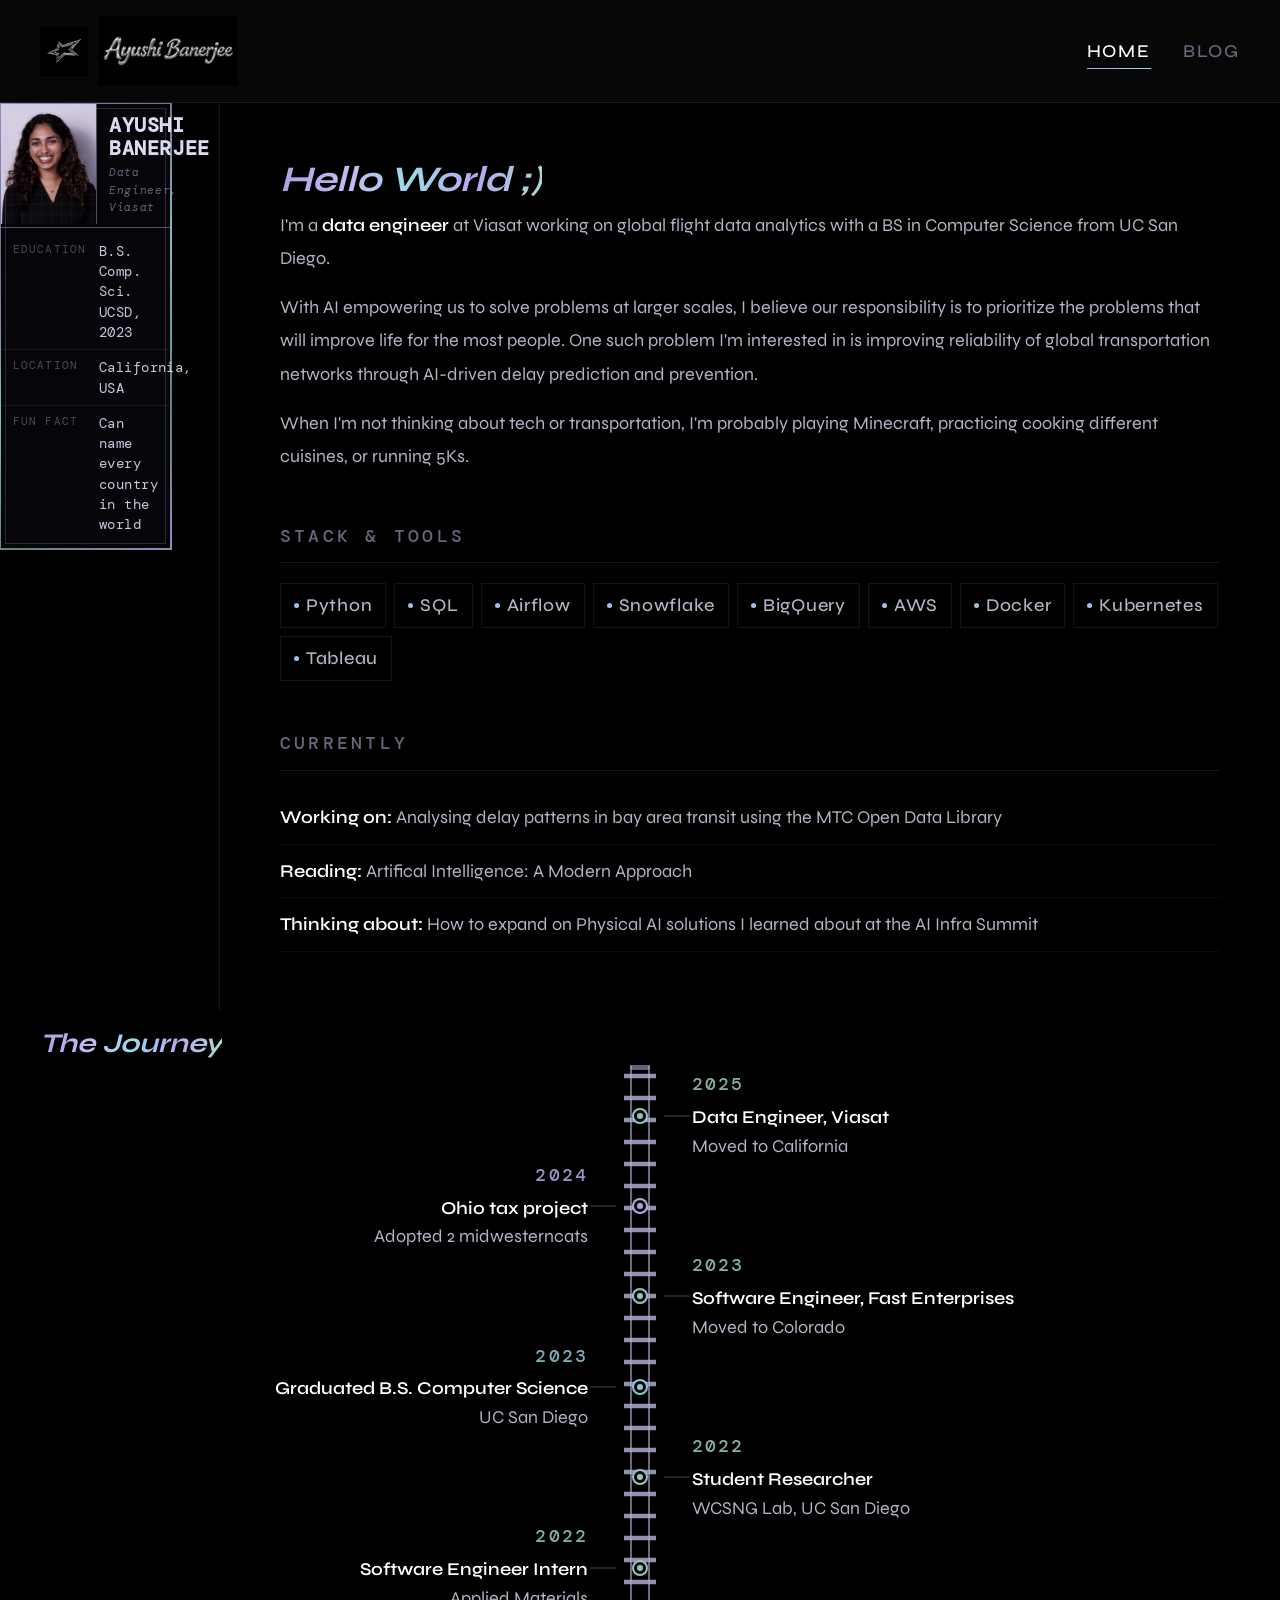
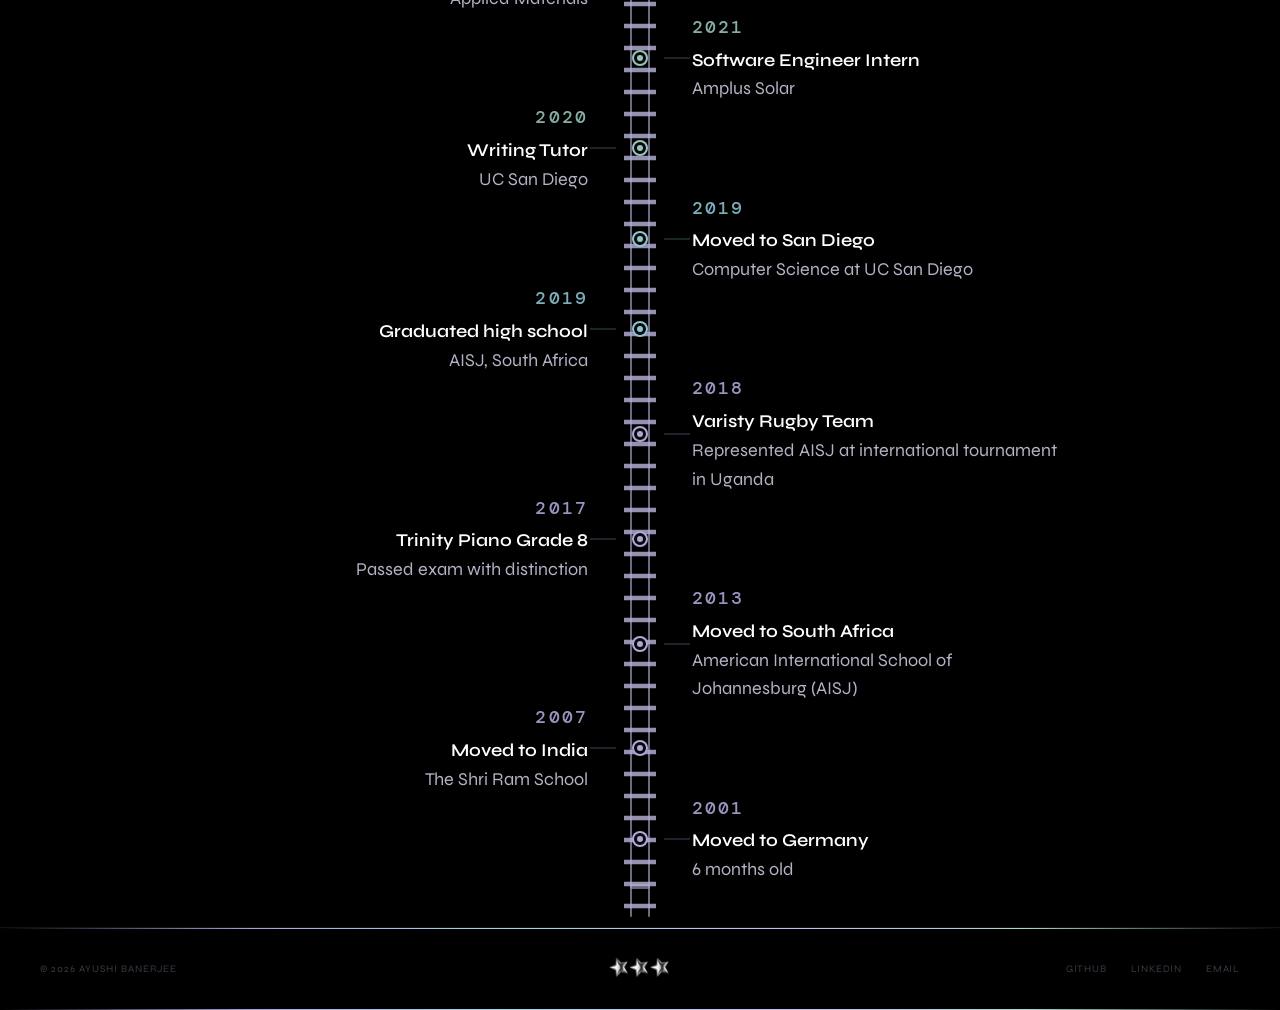
==== index.html @ b89e7479 "id card" ====
<!DOCTYPE html>
<html lang="en">
<head>
  <meta charset="UTF-8">
  <meta name="viewport" content="width=device-width, initial-scale=1.0">
  <title>About — Ayushi Banerjee</title>
  <meta name="description" content="Insights from my journey into real-world data engineering applications.">
  <link rel="stylesheet" href="assets/style.css">
  <style>
    body { display: flex; flex-direction: column; min-height: 100vh; }
    main { flex: 1; }

    .about-layout {
      display: grid;
      grid-template-columns: 220px 1fr;
      min-height: calc(100vh - 57px - 96px);
    }

    /* LEFT SIDEBAR */
    .about-sidebar {
      border-right: 0.5px solid var(--border);
      display: flex;
      flex-direction: column;
      gap: 32px;
      position: relative;
    }

    .avatar-ring {
      width: 150px;
      height: 150px;
      border-radius: 50%;
      background: var(--bg-2);
      border: 0.5px solid rgba(180,176,215,0.2);
      display: flex;
      align-items: center;
      justify-content: center;
      overflow: hidden;
      position: relative;
    }

    /* Replace this with your actual photo:
       <img src="assets/images/avatar.jpg" style="width:100%;height:100%;object-fit:cover;"> */
    .avatar-placeholder {
      font-family: var(--font-display);
      font-size: 32px;
      color: var(--text-muted);
      font-style: italic;
    }

    .sidebar-name {
      font-family: var(--font-display);
      font-size: 20px;
      color: var(--text-primary);
      padding: 10px 20px;
      line-height: 1.2;
    }

    .sidebar-role {
      font-size: 18px;
      color: var(--text-muted);
      padding: 10px 20px;
      margin-top: 4px;
      letter-spacing: 0.04em;
    }

    .sidebar-links {
      display: flex;
      flex-direction: column;
      gap: 0;
    }

    .sidebar-link {
      display: flex;
      justify-content: space-between;
      align-items: center;
      padding: 10px 20px;
      border-bottom: 0.5px solid var(--border-light);
      font-size: 18px;
      letter-spacing: 0.07em;
      color: var(--text-muted);
      text-transform: uppercase;
      font-weight: 500;
      transition: color 0.2s;
    }

    .sidebar-link:hover { color: var(--text-primary); }

    .sidebar-link .arr {
      background: linear-gradient(90deg, var(--iri-start), var(--iri-mid2));
      -webkit-background-clip: text;
      -webkit-text-fill-color: transparent;
      background-clip: text;
      font-size: 18px;
    }

    .sidebar-sigil {
      width: 100%;
      max-width: 120px;
      object-fit: contain;
      margin-top: auto;
      mix-blend-mode: screen;
    }

    /* RIGHT CONTENT */
    .about-content {
      padding: 48px 60px 60px;
      display: flex;
      flex-direction: column;
      gap: 48px;
    }

    .about-section {}

    .about-section-hd {
      font-family: var(--font-mono);
      font-size: 18px;
      font-weight: 500;
      letter-spacing: 0.18em;
      text-transform: uppercase;
      color: var(--text-muted);
      padding-bottom: 12px;
      border-bottom: 0.5px solid var(--border);
      margin-bottom: 20px;
    }

    .about-bio p {
      font-size: 18px;
      color: var(--text-secondary);
      line-height: 1.85;
    }

    .about-bio p + p { margin-top: 16px; }

    .about-bio strong {
      color: var(--text-primary);
      font-weight: 600;
    }

    /* STACK CHIPS */
    .chips {
      display: flex;
      flex-wrap: wrap;
      gap: 8px;
    }

    .chip {
      display: inline-flex;
      align-items: center;
      gap: 7px;
      background: var(--bg-2);
      border: 0.5px solid var(--border);
      padding: 7px 13px;
      font-size: 18px;
      font-weight: 500;
      color: var(--text-secondary);
      letter-spacing: 0.04em;
      transition: border-color 0.2s, color 0.2s;
    }

    .chip:hover {
      border-color: rgba(180,176,215,0.28);
      color: var(--text-primary);
    }

    .chip-dot {
      width: 5px;
      height: 5px;
      border-radius: 50%;
      background: linear-gradient(135deg, var(--iri-start), var(--iri-mid2));
      flex-shrink: 0;
    }

    /* NOW LIST */
    .now-list {
      display: flex;
      flex-direction: column;
    }

    .now-item {
      display: flex;
      gap: 20px;
      padding: 12px 0;
      border-bottom: 0.5px solid var(--border-light);
    }

    .now-num {
      font-family: var(--font-mono);
      font-size: 18px;
      color: var(--text-faint);
      min-width: 20px;
      padding-top: 2px;
    }

    .now-text {
      font-size: 18px;
      color: var(--text-secondary);
      line-height: 1.6;
    }

    .now-text strong { color: var(--text-primary); font-weight: 600; }

    .id-card-wrap {
    position: sticky;
    top: 80px;
    padding-right: 48px;
  }

  .id-card {
    background: #06060a;
    position: relative;
    border: 1.5px solid transparent;
    background-clip: padding-box;
    max-width: 280px;
  }

  .id-card::before {
    content: '';
    position: absolute;
    inset: -2px;
    background: linear-gradient(
      135deg,
      rgba(168,164,224,0.85),
      rgba(196,184,240,0.6),
      rgba(157,216,232,0.85),
      rgba(168,216,208,0.6),
      rgba(168,164,224,0.85)
    );
    z-index: -1;
  }

  .id-card::after {
    content: '';
    position: absolute;
    inset: 4px;
    border: 0.5px solid rgba(180,176,215,0.20);
    pointer-events: none;
    z-index: 1;
  }

  .id-card-top {
    display: grid;
    grid-template-columns: 96px 1fr;
    border-bottom: 1px solid rgba(180,176,215,0.45);
  }

  .id-photo {
    border-right: 1px solid rgba(180,176,215,0.45);
    height: 120px;
    overflow: hidden;
    position: relative;
    flex-shrink: 0;
  }

  .id-photo::after {
    content: '';
    position: absolute;
    inset: 0;
    background-image:
      linear-gradient(rgba(180,176,215,0.04) 1px, transparent 1px),
      linear-gradient(90deg, rgba(180,176,215,0.04) 1px, transparent 1px);
    background-size: 10px 10px;
    pointer-events: none;
  }

  .id-photo img {
    width: 100%;
    height: 100%;
    object-fit: cover;
    object-position: center top;
    display: block;
    filter: grayscale(15%) contrast(1.05);
  }

  .id-name-block {
    padding: 10px 12px;
    display: flex;
    flex-direction: column;
    justify-content: center;
    gap: 4px;
  }

  .id-name {
    font-family: var(--font-mono);
    font-size: 20px;
    font-weight: 700;
    color: rgba(228,226,248,0.97);
    line-height: 1.15;
    letter-spacing: 0.03em;
  }

  .id-name-romanised {
    font-family: var(--font-mono);
    font-size: 11px;
    font-style: italic;
    color: rgba(180,176,215,0.55);
    letter-spacing: 0.06em;
  }

  .id-number {
    font-family: var(--font-mono);
    font-size: 11px;
    color: rgba(168,164,224,0.45);
    letter-spacing: 0.14em;
    margin-top: 2px;
  }

  .id-fields {
    padding: 6px 0;
  }

  .id-field {
    display: grid;
    grid-template-columns: 86px 1fr;
    border-bottom: 0.5px solid rgba(180,176,215,0.10);
    padding: 7px 12px;
  }

  .id-field:last-child { border-bottom: none; }

  .id-field-label {
    font-family: var(--font-mono);
    font-size: 11px;
    letter-spacing: 0.10em;
    text-transform: uppercase;
    color: rgba(180,176,215,0.40);
    padding-top: 1px;
    line-height: 1.45;
  }

  .id-field-val {
    font-family: var(--font-mono);
    font-size: 14px;
    color: rgba(220,218,245,0.90);
    letter-spacing: 0.03em;
    line-height: 1.45;
  }

  .id-field-val.active {
    background: linear-gradient(90deg, #a8a4e0, #9dd8e8, #c4b8f0);
    -webkit-background-clip: text;
    -webkit-text-fill-color: transparent;
    background-clip: text;
    font-weight: 600;
  }
  </style>
</head>
<body>

  <main>
    <div class="about-layout">

      <!-- SIDEBAR -->
      <aside class="about-sidebar">
        <div class="id-card-wrap">
          <div class="id-card">

            <div class="id-card-top">
              <div class="id-photo">
                <img src="assets/images/avatar.png" alt="Ayushi Banerjee">
              </div>
              <div class="id-name-block">
                <div class="id-name">AYUSHI<br>BANERJEE</div>
                <div class="id-name-romanised">Data Engineer, Viasat</div>
              </div>
            </div>

            <div class="id-fields">
              <div class="id-field">
                <div class="id-field-label">Education</div>
                <div class="id-field-val">B.S. Comp. Sci.<br>UCSD, 2023</div>
              </div>
              <div class="id-field">
                <div class="id-field-label">Location</div>
                <div class="id-field-val">California, USA</div>
              </div>
              <div class="id-field">
                <div class="id-field-label">Fun Fact</div>
                <div class="id-field-val">Can name every country in the world</div>
              </div>
            </div>

          </div>
        </div>
      </aside>

      <!-- CONTENT -->
      <div class="about-content">

        <div class="about-section">
          <div class="about-bio">
            <h1><em class="iri">Hello World ;)</em></h1>
            <p>
              I'm a <strong>data engineer</strong> at Viasat working on global flight data analytics with a BS in Computer Science from UC San Diego.
            </p>
            <p>
              With AI empowering us to solve problems at larger scales, I believe our responsibility is to prioritize the problems that will improve life for the most people. One such problem I'm interested in is improving reliability of global transportation networks through AI-driven delay prediction and prevention.
            </p>
            <p>
              When I'm not thinking about tech or transportation, I'm probably playing Minecraft, practicing cooking different cuisines, or running 5Ks.
            </p>
          </div>
        </div>

        <div class="about-section">
          <div class="about-section-hd">Stack &amp; tools</div>
          <div class="chips">
            <div class="chip"><div class="chip-dot"></div>Python</div>
            <div class="chip"><div class="chip-dot"></div>SQL</div>
            <div class="chip"><div class="chip-dot"></div>Airflow</div>
            <div class="chip"><div class="chip-dot"></div>Snowflake</div>
            <div class="chip"><div class="chip-dot"></div>BigQuery</div>
            <div class="chip"><div class="chip-dot"></div>AWS</div>
            <div class="chip"><div class="chip-dot"></div>Docker</div>
            <div class="chip"><div class="chip-dot"></div>Kubernetes</div>
            <div class="chip"><div class="chip-dot"></div>Tableau</div>
          </div>
        </div>

        <div class="about-section">
          <div class="about-section-hd">Currently</div>
          <div class="now-list">
            <div class="now-item">
              <span class="now-text"><strong>Working on:</strong> Analysing delay patterns in bay area transit using the <a href="https://mtc.ca.gov/tools-resources/data-tools/open-data-library" target="_blank">
            MTC Open Data Library</a></span>
            </div>
            <div class="now-item">
              <span class="now-text"><strong>Reading:</strong> Artifical Intelligence: A Modern Approach</span>
            </div>
            <div class="now-item">
              <span class="now-text"><strong>Thinking about:</strong> How to expand on Physical AI solutions I learned about at the AI Infra Summit</span>
            </div>
          </div>
        </div>

      </div>
    </div>
    <!--
  ============================================================
  TIMELINE SECTION
  ============================================================
  ADDING A NEW STATION:
  Copy one .tl-row block, set the correct side class
  (.tl-left or .tl-right), update year / title / sub,
  and set the colour class on the row:
    .tl-personal  — lavender
    .tl-edu       — ice blue
    .tl-work      — mint green
  ============================================================
-->

<section class="tl-section">

  <style>
    /* ── wrapper ── */
    .tl-section {
      padding: 10px 40px;
      position: relative;
    }

    .tl-header {
      font-family: var(--font-mono, monospace);
      font-size: 9px;
      font-weight: 500;
      letter-spacing: 0.20em;
      text-transform: uppercase;
      color: var(--text-muted, rgba(180,176,215,0.4));
      text-align: center;
      margin-bottom: 12px;
    }

    .tl-section-title {
      font-family: var(--font-display, Georgia, serif);
      font-size: clamp(32px, 4vw, 52px);
      font-weight: 400;
      color: var(--text-primary, #e2def8);
      text-align: center;
      line-height: 1.1;
      margin-bottom: 40px;
    }

    .tl-section-title em {
      font-style: italic;
      background: linear-gradient(90deg,#a8a4e0,#c4b8f0,#9dd8e8,#a8d8d0);
      -webkit-background-clip: text;
      -webkit-text-fill-color: transparent;
      background-clip: text;
    }

    /* ── legend ── */
    .tl-legend {
      display: flex;
      gap: 24px;
      justify-content: center;
      margin-bottom: 48px;
      flex-wrap: wrap;
    }

    .tl-leg {
      display: flex;
      align-items: center;
      gap: 8px;
      font-family: var(--font-mono, monospace);
      font-size: 9px;
      letter-spacing: 0.12em;
      text-transform: uppercase;
      color: rgba(180,176,215,0.45);
    }

    .tl-leg-dot {
      width: 8px;
      height: 8px;
      border-radius: 50%;
      flex-shrink: 0;
    }

    /* ── track container ── */
    .tl-track {
      position: relative;
      display: flex;
      flex-direction: column;
      align-items: center;
      max-width: 860px;
      margin: 0 auto;
    }

    /* ── rails (two vertical lines) ── */
    .tl-rails {
      position: absolute;
      top: 0; bottom: 0;
      left: 50%;
      transform: translateX(-50%);
      width: 20px;
      pointer-events: none;
      z-index: 0;
    }

    .tl-rail {
      position: absolute;
      top: 0; bottom: 0;
      width: 2px;
      background: rgba(180,176,215,0.60);
      border-radius: 1px;
    }

    .tl-rail:first-child { left: 0; }
    .tl-rail:last-child  { right: 0; }

    /* ── crossties (SVG pattern overlay) ── */
    .tl-ties {
      position: absolute;
      top: 0; bottom: 0;
      left: 50%;
      transform: translateX(-50%);
      width: 32px;
      pointer-events: none;
      z-index: 0;
      overflow: visible;
    }

    /* ── end caps ── */
    .tl-cap {
      width: 20px;
      height: 5px;
      background: rgba(180,176,215,0.55);
      border-radius: 3px;
      position: relative;
      z-index: 1;
    }

    .tl-ellipsis {
      font-size: 14px;
      color: rgba(180,176,215,0.28);
      letter-spacing: 4px;
      padding: 6px 0 0;
      text-align: center;
      position: relative;
      z-index: 1;
    }

    /* ── rows ── */
    .tl-row {
      display: grid;
      grid-template-columns: 1fr 48px 1fr;
      width: 100%;
      min-height: 88px;
      align-items: center;
      position: relative;
      z-index: 1;
    }

    .tl-left-cell  { text-align: right; padding-right: 28px; }
    .tl-right-cell { text-align: left;  padding-left: 28px; }

    .tl-center-cell {
      display: flex;
      justify-content: center;
      align-items: center;
      position: relative;
    }

    /* ── station dot ── */
    .tl-dot {
      width: 16px;
      height: 16px;
      border-radius: 50%;
      background: #080809;
      border: 2.5px solid;
      display: flex;
      align-items: center;
      justify-content: center;
      flex-shrink: 0;
      position: relative;
      z-index: 2;
      transition: transform 0.2s;
    }

    .tl-row:hover .tl-dot { transform: scale(1.25); }

    .tl-dot-inner {
      width: 6px;
      height: 6px;
      border-radius: 50%;
    }

    /* ── horizontal connector from dot to card ── */
    .tl-conn {
      position: absolute;
      top: 50%;
      height: 1px;
      width: 26px;
      transform: translateY(-50%);
      opacity: 0.35;
    }

    .tl-conn-left  { right: 100%; }
    .tl-conn-right { left: 100%; }

    /* ── card text ── */
    .tl-year {
      font-family: var(--font-mono, monospace);
      font-size: 18px;
      font-weight: 500;
      letter-spacing: 0.12em;
      margin-bottom: 4px;
    }

    .tl-title {
      font-family: var(--font-display, Georgia, serif);
      font-size: 20px;
      font-weight: 400;
      color: rgba(228,226,248,0.94);
      line-height: 1.35;
      margin-bottom: 3px;
    }

    .tl-sub {
      font-size: 20px;
      color: rgba(190,186,220,0.52);
      line-height: 1.45;
    }

    /* ── colour themes ── */
    .tl-personal .tl-dot        { border-color: rgba(196,184,240,0.9); }
    .tl-personal .tl-dot-inner  { background:   rgba(196,184,240,0.9); }
    .tl-personal .tl-year       { color:        rgba(196,184,240,0.8); }
    .tl-personal .tl-conn       { background:   rgba(196,184,240,1);   }

    .tl-edu .tl-dot        { border-color: rgba(157,216,232,0.9); }
    .tl-edu .tl-dot-inner  { background:   rgba(157,216,232,0.9); }
    .tl-edu .tl-year       { color:        rgba(157,216,232,0.8); }
    .tl-edu .tl-conn       { background:   rgba(157,216,232,1);   }

    .tl-work .tl-dot        { border-color: rgba(168,216,208,0.9); }
    .tl-work .tl-dot-inner  { background:   rgba(168,216,208,0.9); }
    .tl-work .tl-year       { color:        rgba(168,216,208,0.8); }
    .tl-work .tl-conn       { background:   rgba(168,216,208,1);   }

    /* ── responsive: collapse to single column on small screens ── */
    @media (max-width: 600px) {
      .tl-row {
        grid-template-columns: 40px 1fr;
        min-height: 72px;
      }

      .tl-left-cell  { display: none; }
      .tl-right-cell { grid-column: 2; padding-left: 20px; text-align: left; }

      /* always show content on right when collapsed */
      .tl-row .tl-center-cell { grid-column: 1; }

      /* move left-side cards to right column */
      .tl-row .tl-left-cell-content {
        display: block;
        grid-column: 2;
        padding-left: 20px;
        text-align: left;
      }

      .tl-rails { left: 20px; transform: none; }
      .tl-ties  { left: 20px; transform: none; }
      .tl-cap   { margin-left: 10px; }
    }
  </style>

  <div class="about-section"><h1><em class="iri">The Journey</em></h1></div>

  <div class="tl-track">

    <!-- SVG crossties -->
    <svg class="tl-ties" height="100%" width="32" style="position:absolute;top:0;left:50%;transform:translateX(-50%);overflow:visible;pointer-events:none;z-index:0;">
      <defs>
        <pattern id="tl-tie-pattern" x="0" y="0" width="32" height="22" patternUnits="userSpaceOnUse">
          <line x1="0" y1="11" x2="32" y2="11"
                stroke="rgba(180,176,215,0.82)"
                stroke-width="4.5"
                stroke-linecap="round"/>
        </pattern>
      </defs>
      <rect width="32" height="100%" fill="url(#tl-tie-pattern)"/>
    </svg>

    <!-- rails -->
    <div class="tl-rails">
      <div class="tl-rail"></div>
      <div class="tl-rail"></div>
    </div>

    <!-- top cap -->
    <div style="position:relative;z-index:1;margin-bottom:0;">
      <div class="tl-cap"></div>
    </div>

    <!-- ══════════════════════════════════
         STATIONS — most recent at top
         To add: copy a row, update class,
         year, title, sub.
    ══════════════════════════════════ -->

    <!-- 2025 · Viasat · RIGHT · work -->
    <div class="tl-row tl-work">
      <div class="tl-left-cell"></div>
      <div class="tl-center-cell">
        <div class="tl-dot"><div class="tl-dot-inner"></div></div>
        <div class="tl-conn tl-conn-right"></div>
      </div>
      <div class="tl-right-cell">
        <div class="tl-year">2025</div>
        <div class="now-text"><strong>Data Engineer, Viasat</strong></div>
        <div class="now-text">Moved to California</div>
      </div>
    </div>

    <!-- 2024 · Ohio + cats · LEFT · personal -->
    <div class="tl-row tl-personal">
      <div class="tl-left-cell">
        <div class="tl-year">2024</div>
        <div class="now-text"><strong>Ohio tax project</strong></div>
        <div class="now-text">Adopted 2 midwesterncats</div>
      </div>
      <div class="tl-center-cell">
        <div class="tl-conn tl-conn-left"></div>
        <div class="tl-dot"><div class="tl-dot-inner"></div></div>
      </div>
      <div class="tl-right-cell"></div>
    </div>

    <!-- 2023 · Fast Enterprises · RIGHT · work -->
    <div class="tl-row tl-work">
      <div class="tl-left-cell"></div>
      <div class="tl-center-cell">
        <div class="tl-dot"><div class="tl-dot-inner"></div></div>
        <div class="tl-conn tl-conn-right"></div>
      </div>
      <div class="tl-right-cell">
        <div class="tl-year">2023</div>
        <div class="now-text"><strong>Software Engineer, Fast Enterprises</strong></div>
        <div class="now-text">Moved to Colorado</div>
      </div>
    </div>

    <!-- 2023 · Graduated UCSD · LEFT · edu -->
    <div class="tl-row tl-edu">
      <div class="tl-left-cell">
        <div class="tl-year">2023</div>
        <div class="now-text"><strong>Graduated B.S. Computer Science</strong></div>
        <div class="now-text">UC San Diego</div>
      </div>
      <div class="tl-center-cell">
        <div class="tl-conn tl-conn-left"></div>
        <div class="tl-dot"><div class="tl-dot-inner"></div></div>
      </div>
      <div class="tl-right-cell"></div>
    </div>

    <!-- 2022 · WCSNG · RIGHT · work -->
    <div class="tl-row tl-work">
      <div class="tl-left-cell"></div>
      <div class="tl-center-cell">
        <div class="tl-dot"><div class="tl-dot-inner"></div></div>
        <div class="tl-conn tl-conn-right"></div>
      </div>
      <div class="tl-right-cell">
        <div class="tl-year">2022</div>
        <div class="now-text"><strong>Student Researcher</strong></div>
        <div class="now-text">WCSNG Lab, UC San Diego</div>
      </div>
    </div>

    <!-- 2022 · Applied Materials · LEFT · work -->
    <div class="tl-row tl-work">
      <div class="tl-left-cell">
        <div class="tl-year">2022</div>
        <div class="now-text"><strong>Software Engineer Intern</strong></div>
        <div class="now-text">Applied Materials</div>
      </div>
      <div class="tl-center-cell">
        <div class="tl-conn tl-conn-left"></div>
        <div class="tl-dot"><div class="tl-dot-inner"></div></div>
      </div>
      <div class="tl-right-cell"></div>
    </div>

    <!-- 2021 · Amplus Solar · RIGHT · work -->
    <div class="tl-row tl-work">
      <div class="tl-left-cell"></div>
      <div class="tl-center-cell">
        <div class="tl-dot"><div class="tl-dot-inner"></div></div>
        <div class="tl-conn tl-conn-right"></div>
      </div>
      <div class="tl-right-cell">
        <div class="tl-year">2021</div>
        <div class="now-text"><strong>Software Engineer Intern</strong></div>
        <div class="now-text">Amplus Solar</div>
      </div>
    </div>

    <!-- 2020 · Writing Tutor · LEFT · work -->
    <div class="tl-row tl-work">
      <div class="tl-left-cell">
        <div class="tl-year">2020</div>
        <div class="now-text"><strong>Writing Tutor</strong></div>
        <div class="now-text">UC San Diego</div>
      </div>
      <div class="tl-center-cell">
        <div class="tl-conn tl-conn-left"></div>
        <div class="tl-dot"><div class="tl-dot-inner"></div></div>
      </div>
      <div class="tl-right-cell"></div>
    </div>

    <!-- 2020 · Changed major · RIGHT · edu -->
    <div class="tl-row tl-edu">
      <div class="tl-left-cell"></div>
      <div class="tl-center-cell">
        <div class="tl-dot"><div class="tl-dot-inner"></div></div>
        <div class="tl-conn tl-conn-right"></div>
      </div>
      <div class="tl-right-cell">
        <div class="tl-year">2019</div>
        <div class="now-text"><strong>Moved to San Diego</strong></div>
        <div class="now-text">Computer Science at UC San Diego</div>
      </div>
    </div>

    <!-- 2019 · Started UCSD · LEFT · edu -->
    <div class="tl-row tl-edu">
      <div class="tl-left-cell">
        <div class="tl-year">2019</div>
        <div class="now-text"><strong>Graduated high school</strong></div>
        <div class="now-text">AISJ, South Africa</div>
      </div>
      <div class="tl-center-cell">
        <div class="tl-conn tl-conn-left"></div>
        <div class="tl-dot"><div class="tl-dot-inner"></div></div>
      </div>
      <div class="tl-right-cell"></div>
    </div>

    <!-- 2019 · Graduated HS · RIGHT · personal -->
    <div class="tl-row tl-personal">
      <div class="tl-left-cell"></div>
      <div class="tl-center-cell">
        <div class="tl-dot"><div class="tl-dot-inner"></div></div>
        <div class="tl-conn tl-conn-right"></div>
      </div>
      <div class="tl-right-cell">
        <div class="tl-year">2018</div>
        <div class="now-text"><strong>Varisty Rugby Team</strong></div>
        <div class="now-text">Represented AISJ at international tournament in Uganda</div>
      </div>
    </div>

    <!-- 2018 · Rugby Uganda · LEFT · personal -->
    <div class="tl-row tl-personal">
      <div class="tl-left-cell">
        <div class="tl-year">2017</div>
        <div class="now-text"><strong>Trinity Piano Grade 8</strong></div>
        <div class="now-text">Passed exam with distinction</div>
      </div>
      <div class="tl-center-cell">
        <div class="tl-conn tl-conn-left"></div>
        <div class="tl-dot"><div class="tl-dot-inner"></div></div>
      </div>
      <div class="tl-right-cell"></div>
    </div>

    <!-- 2017 · Piano Grade 8 · RIGHT · personal -->
    <div class="tl-row tl-personal">
      <div class="tl-left-cell"></div>
      <div class="tl-center-cell">
        <div class="tl-dot"><div class="tl-dot-inner"></div></div>
        <div class="tl-conn tl-conn-right"></div>
      </div>
      <div class="tl-right-cell">
        <div class="tl-year">2013</div>
        <div class="now-text"><strong>Moved to South Africa</strong></div>
        <div class="now-text">American International School of Johannesburg (AISJ)</div>
      </div>
    </div>

    <!-- 2013 · South Africa · LEFT · personal -->
    <div class="tl-row tl-personal">
      <div class="tl-left-cell">
        <div class="tl-year">2007</div>
        <div class="now-text"><strong>Moved to India</strong></div>
        <div class="now-text">The Shri Ram School</div>
      </div>
      <div class="tl-center-cell">
        <div class="tl-conn tl-conn-left"></div>
        <div class="tl-dot"><div class="tl-dot-inner"></div></div>
      </div>
      <div class="tl-right-cell"></div>
    </div>

    <!-- 2007 · India · RIGHT · personal -->
    <div class="tl-row tl-personal">
      <div class="tl-left-cell"></div>
      <div class="tl-center-cell">
        <div class="tl-dot"><div class="tl-dot-inner"></div></div>
        <div class="tl-conn tl-conn-right"></div>
      </div>
      <div class="tl-right-cell">
        <div class="tl-year">2001</div>
        <div class="now-text"><strong>Moved to Germany</strong></div>
        <div class="now-text">6 months old</div>
      </div>
    </div>

    <!-- bottom cap -->
    <div style="position:relative;z-index:1;margin-top:0;">
      <div class="tl-cap"></div>
    </div>
    <div class="tl-ellipsis">· · ·</div>

  </div><!-- .tl-track -->
</section>
  </main>
<script src="assets/components.js"></script>
</body>
</html>
---- assets/style.css ----
/* ============================================
   HANDS-ON DATA ENGINEERING — Ayushi Banerjee
   Global Stylesheet
   ============================================ */

@import url('https://fonts.googleapis.com/css2?family=DM+Serif+Display:ital@0;1&family=DM+Mono:wght@300;400;500&family=Syne:wght@400;500;600;700&display=swap');

/* --- CSS Variables --- */
:root {
  --bg:           #000000;
  --bg-2:         #000000;
  --bg-3:         #111116;
  --border:       rgba(190, 185, 220, 0.10);
  --border-light: rgba(190, 185, 220, 0.06);

  /* READABILITY FIX: lifted from 0.55 → 0.82 and 1.0 stays full white */
  --text-primary:   #ffffff;
  --text-secondary: rgba(220, 217, 240, 0.82);
  --text-muted:     rgba(190, 185, 225, 0.55);
  --text-faint:     rgba(180, 176, 215, 0.32);

  --iri-start: #a8a4e0;
  --iri-mid1:  #c4b8f0;
  --iri-mid2:  #9dd8e8;
  --iri-mid3:  #b8a8f0;
  --iri-end:   #a8d8d0;

  --font-display: 'DM Serif Display', Georgia, serif;
  --font-body:    'Syne', sans-serif;
  --font-mono:    'DM Mono', monospace;
}

/* --- Reset & Base --- */
*, *::before, *::after { box-sizing: border-box; margin: 0; padding: 0; }

html { scroll-behavior: smooth; }

body {
  background: var(--bg);
  color: var(--text-primary);
  font-family: var(--font-body);
  font-size: 18px;
  line-height: 1.6;
  -webkit-font-smoothing: antialiased;
  min-height: 100vh;
}

a { color: inherit; text-decoration: none; }
img { display: block; max-width: 100%; }

/* --- Iridescent Utilities --- */
.iri {
  background: linear-gradient(90deg, var(--iri-start), var(--iri-mid1), var(--iri-mid2), var(--iri-mid3), var(--iri-end));
  -webkit-background-clip: text;
  -webkit-text-fill-color: transparent;
  background-clip: text;
}

.iri-bar {
  height: 1px;
  background: linear-gradient(90deg,
    transparent 0%,
    var(--iri-start) 20%,
    var(--iri-mid2) 40%,
    var(--iri-mid1) 60%,
    var(--iri-end) 80%,
    transparent 100%
  );
}

/* --- Navigation --- */
.nav {
  display: flex;
  align-items: center;
  justify-content: space-between;
  padding: 16px 40px;
  border-bottom: 0.5px solid var(--border);
  position: sticky;
  top: 0;
  z-index: 100;
  background: rgba(8, 8, 9, 0.92);
  backdrop-filter: blur(12px);
  -webkit-backdrop-filter: blur(12px);
}

.nav-logo {
  display: flex;
  align-items: center;
  gap: 10px;
  font-family: var(--font-body);
  font-size: 18px;
  font-weight: 600;
  letter-spacing: 0.12em;
  color: var(--text-primary);
  text-transform: uppercase;
}

.nav-logo-icon {
  width: 48px;
  height: 50px;
  object-fit: fill;
  border-radius: 2px;
}

.nav-header {
  height: 70px;
  width: auto;
}

.nav-links {
  display: flex;
  align-items: center;
  gap: 32px;
}

.nav-links a {
  font-size: 18px;
  font-weight: 500;
  letter-spacing: 0.10em;
  text-transform: uppercase;
  color: var(--text-muted);
  transition: color 0.2s;
  position: relative;
}

.nav-links a:hover,
.nav-links a.active {
  color: var(--text-primary);
}

.nav-links a.active::after {
  content: '';
  position: absolute;
  bottom: -4px;
  left: 0; right: 0;
  height: 1px;
  background: linear-gradient(90deg, var(--iri-start), var(--iri-mid2));
}

/* --- Footer --- */
footer {
  margin-top: auto;
}

.footer-chrome {
  border-top: 0.5px solid var(--border);
  overflow: hidden;
}

/* Iridescent 1px rule — reused at top and bottom of footer band */
.footer-iri-bar {
  height: 1px;
  background: linear-gradient(90deg,
    transparent  0%,
    var(--iri-start) 20%,
    var(--iri-mid2)  40%,
    var(--iri-mid1)  60%,
    var(--iri-end)   80%,
    transparent 100%
  );
}

/*
  Three-column footer band:
  [© copyright]   [chrome image, centred absolutely]   [links]
*/
.footer-inner {
  position: relative;
  display: flex;
  align-items: center;
  justify-content: space-between;
  padding: 0 40px;
  height: 80px;
  overflow: hidden;
}

/* Chrome image — absolutely centred, behind text */
.footer-img {
  position: absolute;
  left: 50%;
  top: 50%;
  transform: translate(-50%, -50%);
  height: 100%;
  width: auto;
  max-width: 50%;
  object-fit: cover;
  object-position: center 35%;
  pointer-events: none;
  user-select: none;
}

.footer-copy {
  font-size: 10px;
  letter-spacing: 0.10em;
  color: var(--text-faint);
  text-transform: uppercase;
  position: relative;
  z-index: 1;
}

.footer-links {
  display: flex;
  gap: 24px;
  position: relative;
  z-index: 1;
}

.footer-links a {
  font-size: 10px;
  letter-spacing: 0.08em;
  color: var(--text-faint);
  text-transform: uppercase;
  transition: color 0.2s;
}

.footer-links a:hover { color: var(--text-muted); }

/* --- Tag Pill --- */
.tag {
  display: inline-block;
  font-size: 18px;
  font-weight: 500;
  letter-spacing: 0.12em;
  text-transform: uppercase;
  color: var(--text-muted);
  border: 0.5px solid rgba(180, 176, 215, 0.18);
  padding: 3px 9px;
  transition: border-color 0.2s, color 0.2s;
}

.tag:hover {
  color: var(--text-secondary);
  border-color: rgba(180, 176, 215, 0.35);
}

/* --- Section Label --- */
.section-label {
  font-size: 18px;
  font-weight: 600;
  letter-spacing: 0.18em;
  text-transform: uppercase;
  color: var(--text-muted);
}

/* --- Animations --- */
@keyframes fadeUp {
  from { opacity: 0; transform: translateY(18px); }
  to   { opacity: 1; transform: translateY(0); }
}

@keyframes shimmer {
  0%   { background-position: -200% center; }
  100% { background-position:  200% center; }
}

.fade-up {
  animation: fadeUp 0.7s ease both;
}
.fade-up-1 { animation-delay: 0.05s; }
.fade-up-2 { animation-delay: 0.15s; }
.fade-up-3 { animation-delay: 0.25s; }
.fade-up-4 { animation-delay: 0.35s; }
.fade-up-5 { animation-delay: 0.45s; }

/* --- Scrollbar --- */
::-webkit-scrollbar { width: 4px; }
::-webkit-scrollbar-track { background: var(--bg); }
::-webkit-scrollbar-thumb { background: rgba(180,176,215,0.2); border-radius: 2px; }
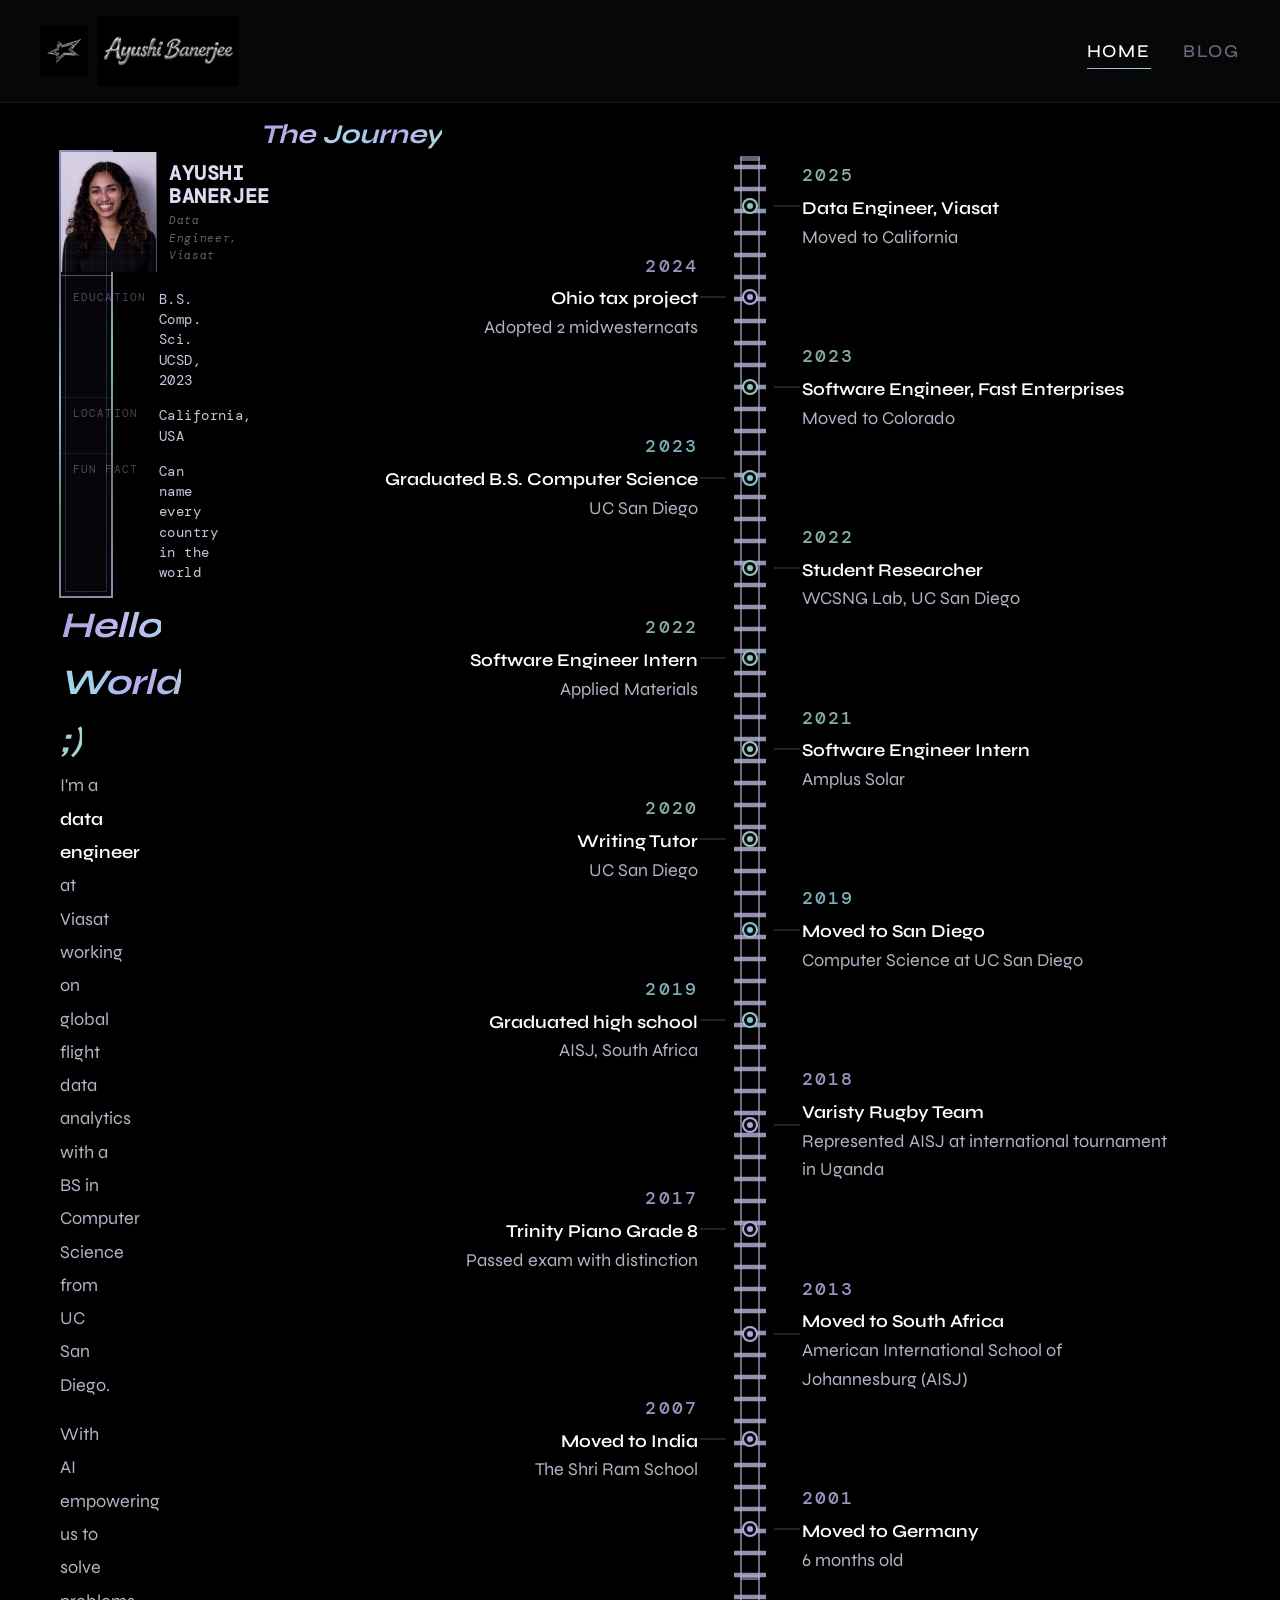
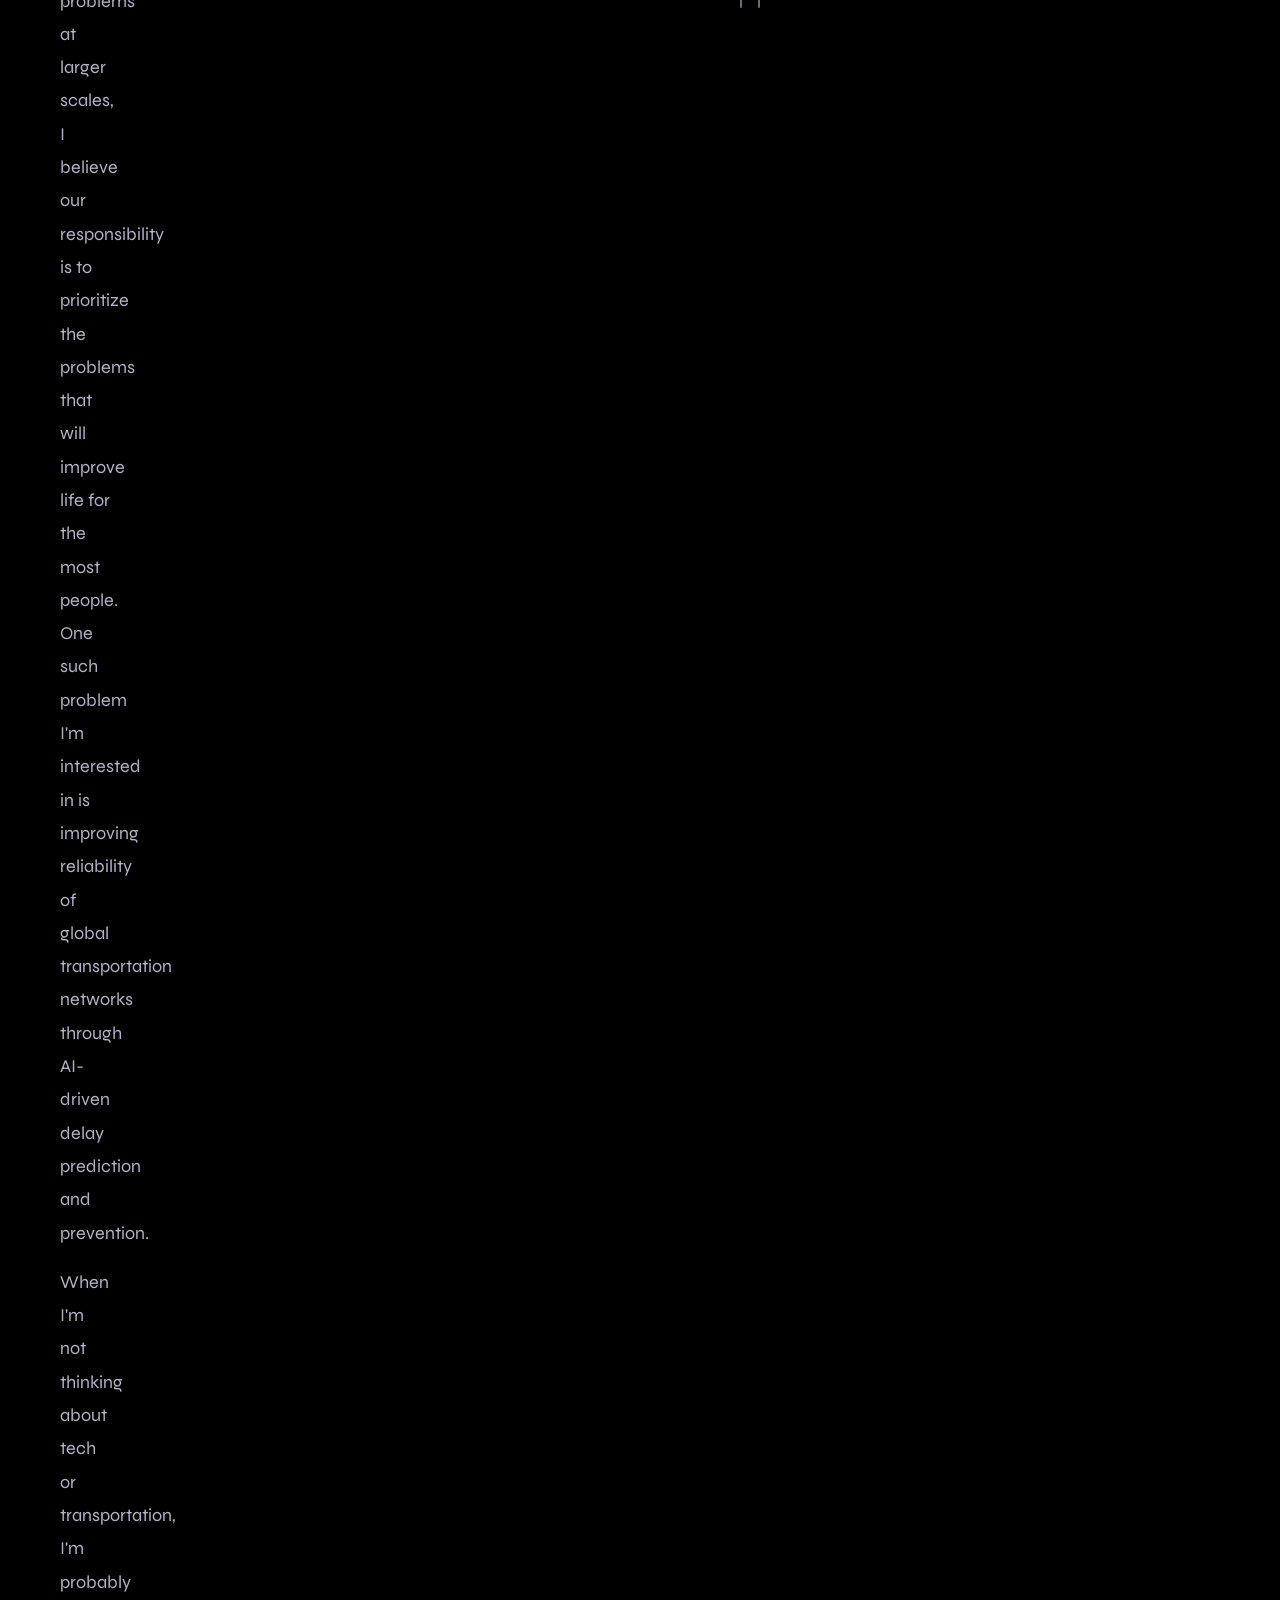
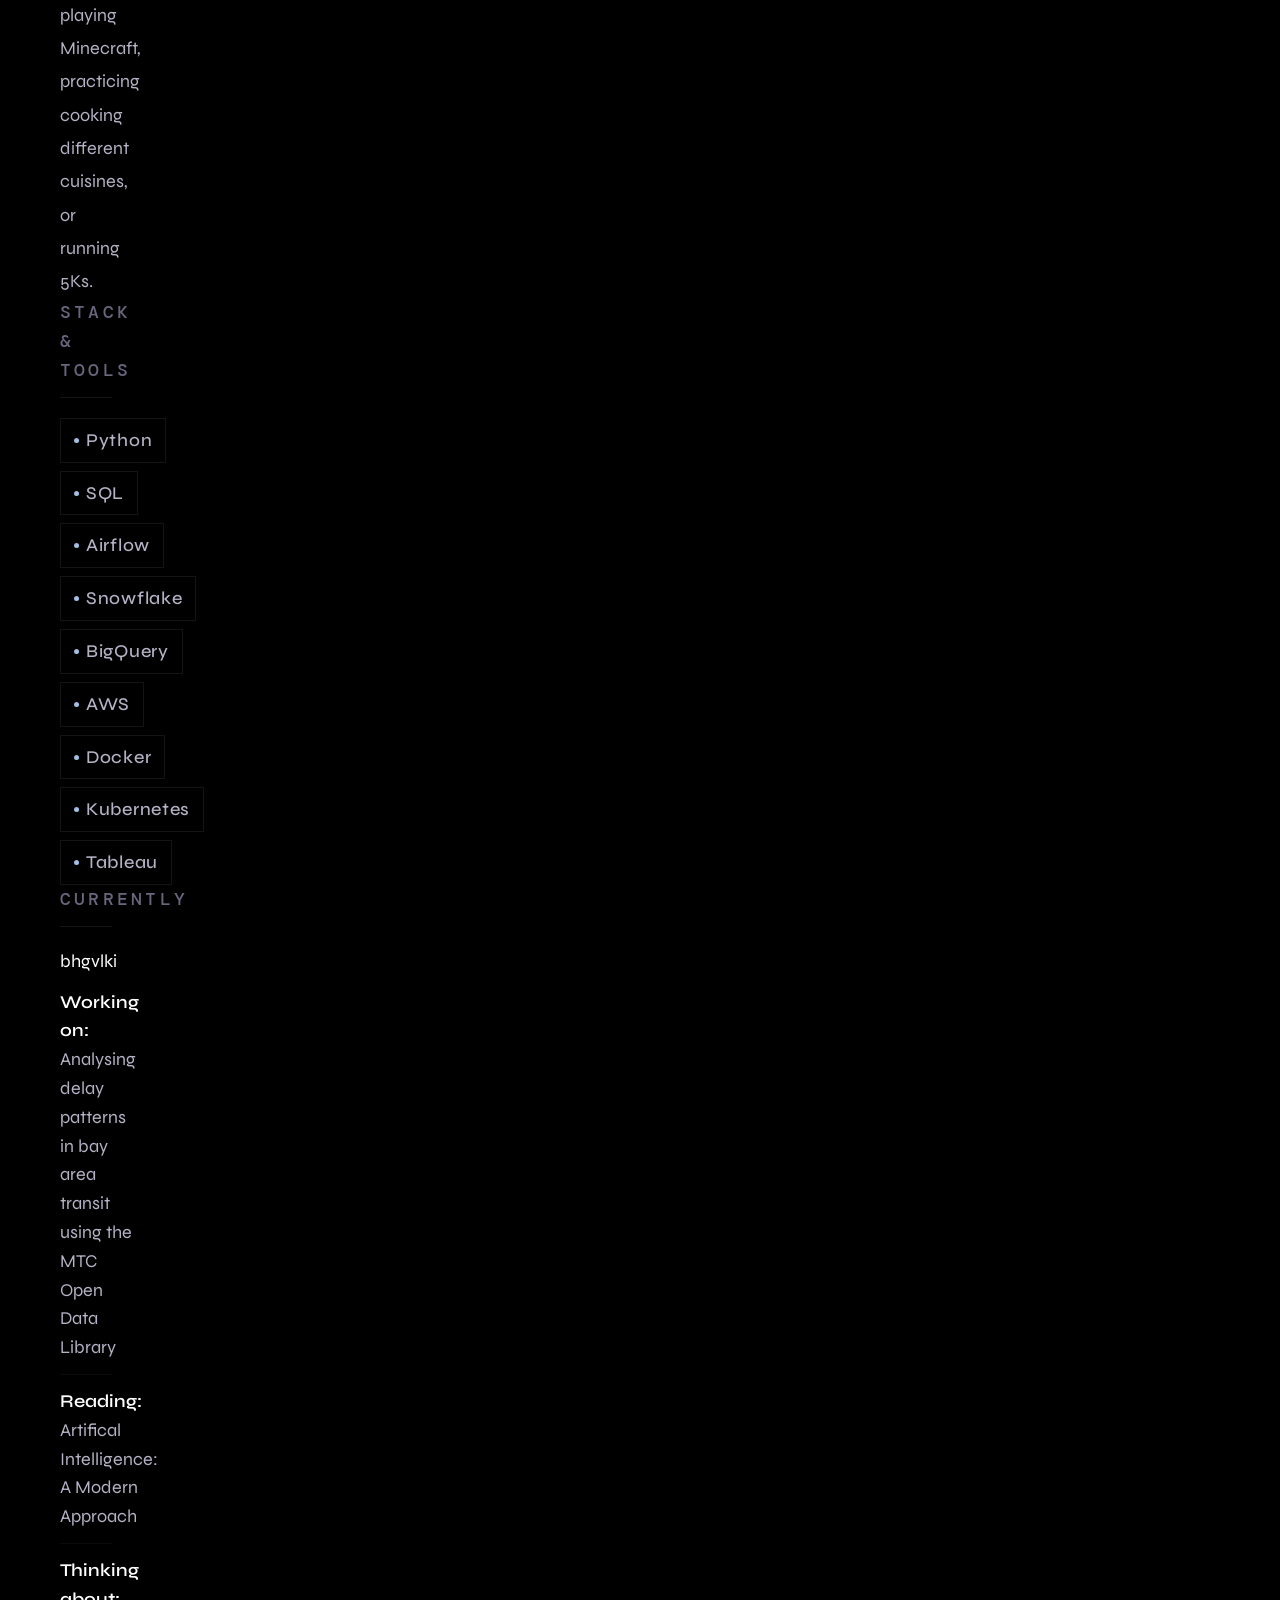
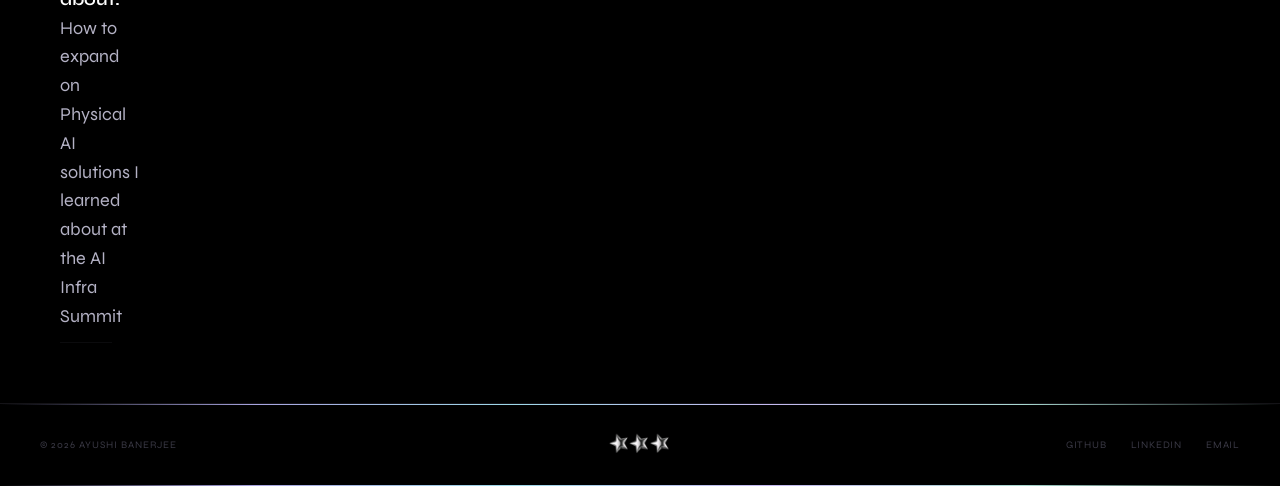
==== commit 47196873: "id card" ====
--- a/index.html
+++ b/index.html
@@ -349,8 +349,8 @@
   <main>
     <div class="about-layout">
 
-      <!-- SIDEBAR -->
-      <aside class="about-sidebar">
+      <!-- CONTENT -->
+      <div class="about-content">
         <div class="id-card-wrap">
           <div class="id-card">
 
@@ -380,11 +380,6 @@
             </div>
 
           </div>
-        </div>
-      </aside>
-
-      <!-- CONTENT -->
-      <div class="about-content">
 
         <div class="about-section">
           <div class="about-bio">
@@ -418,7 +413,7 @@
 
         <div class="about-section">
           <div class="about-section-hd">Currently</div>
-          <div class="now-list">
+          <div class="now-list">bhgvlki
             <div class="now-item">
               <span class="now-text"><strong>Working on:</strong> Analysing delay patterns in bay area transit using the <a href="https://mtc.ca.gov/tools-resources/data-tools/open-data-library" target="_blank">
             MTC Open Data Library</a></span>
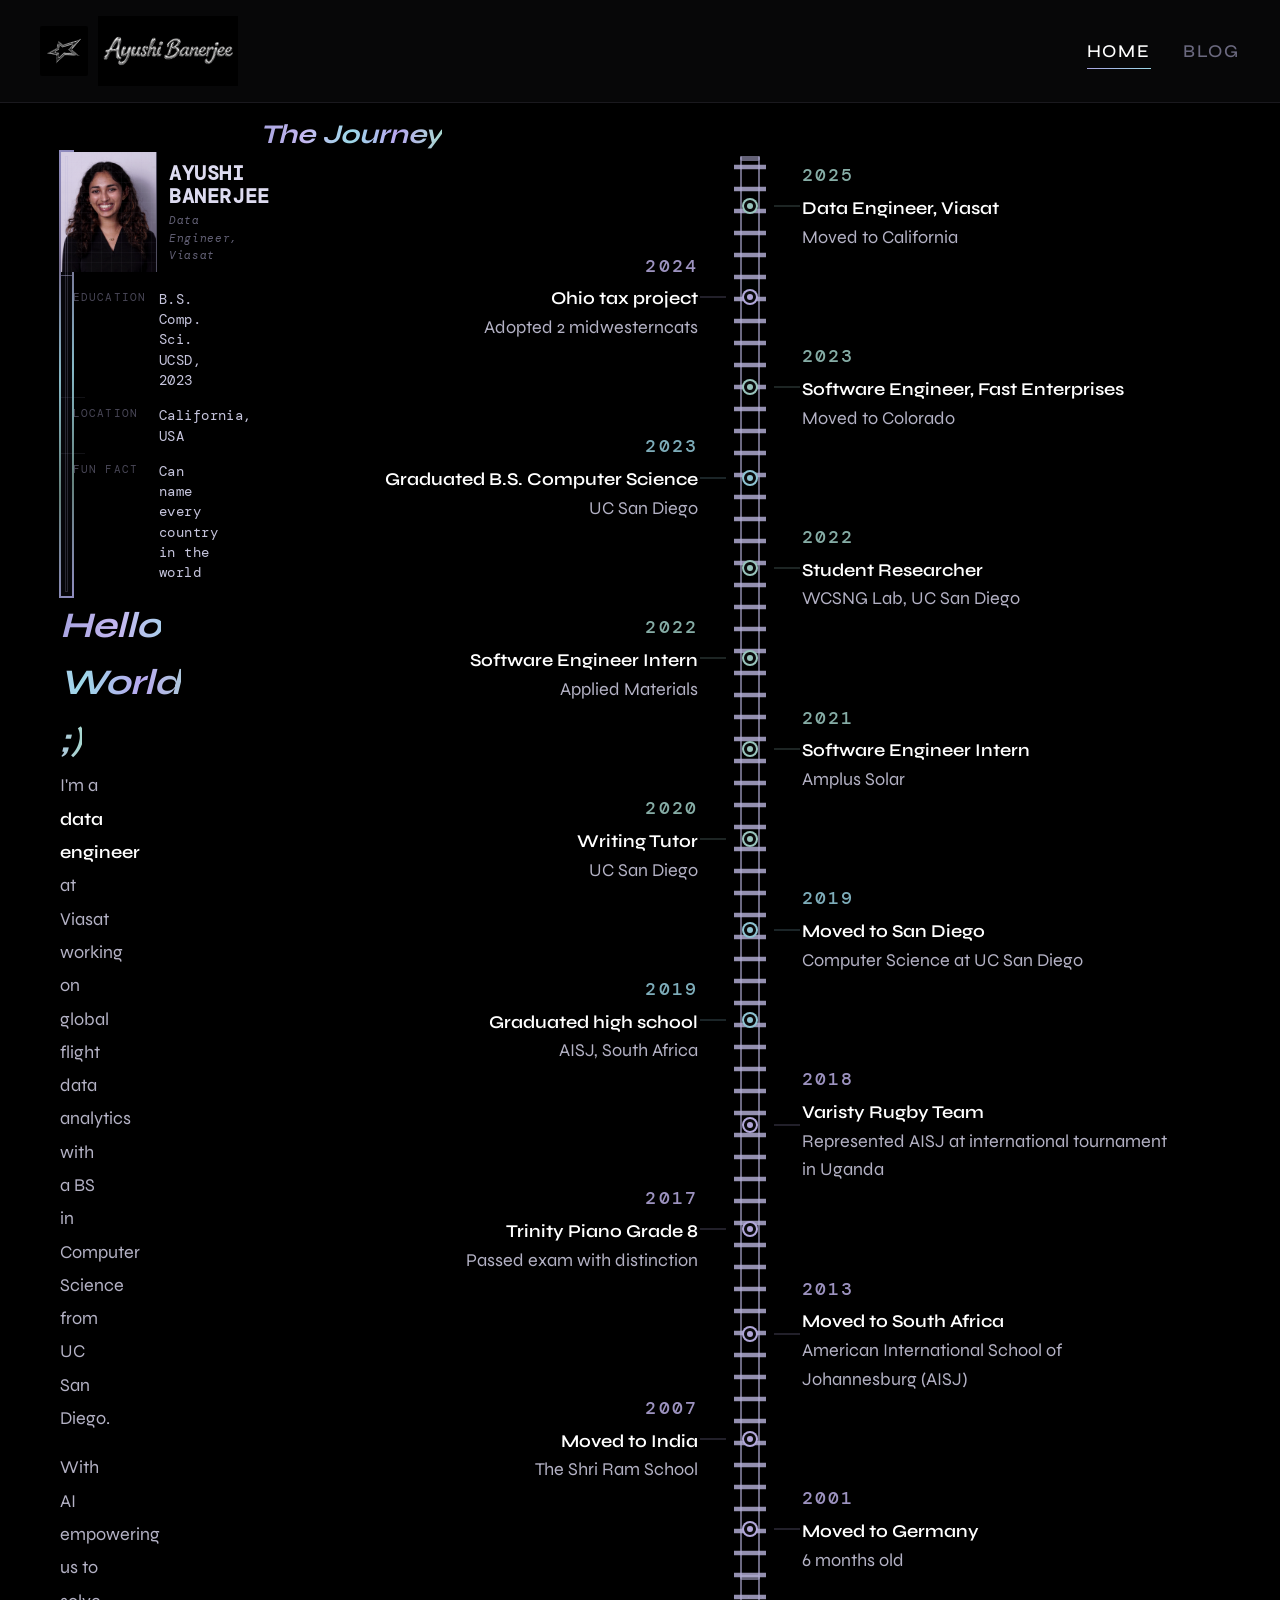
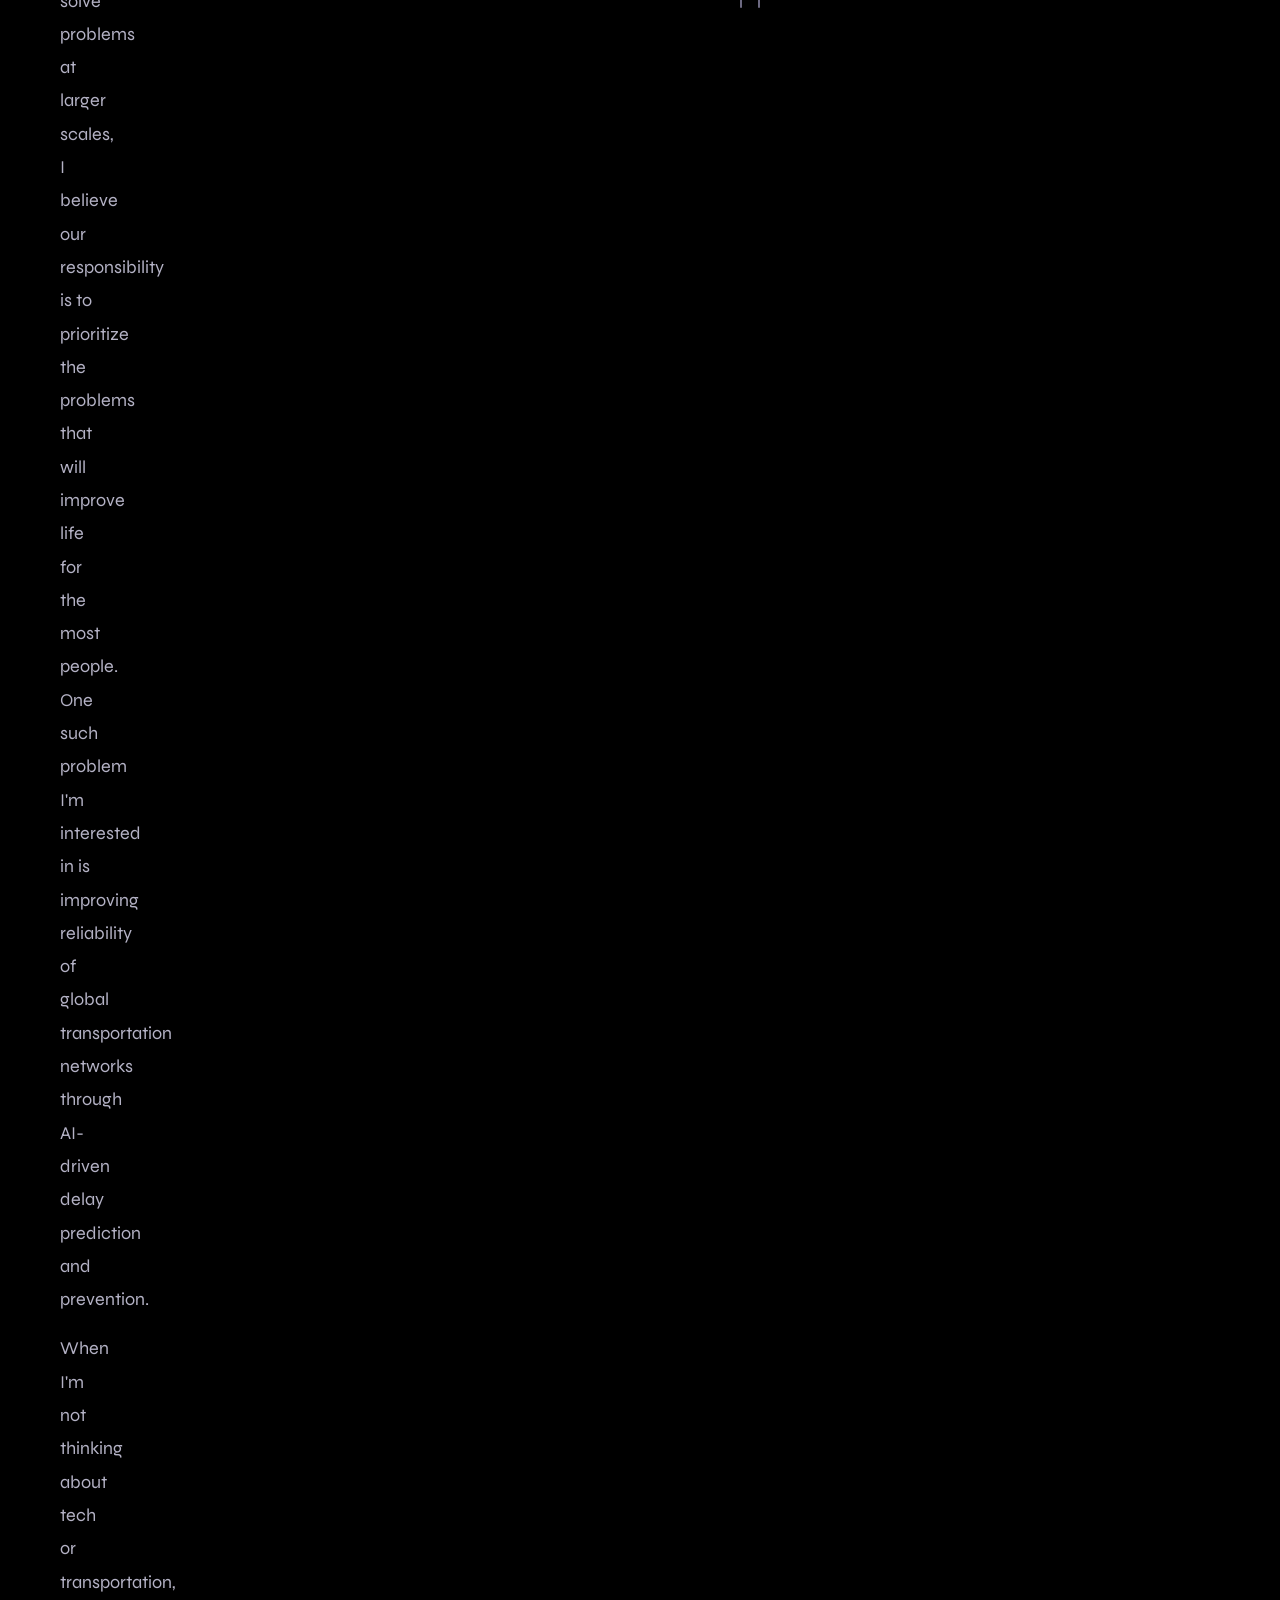
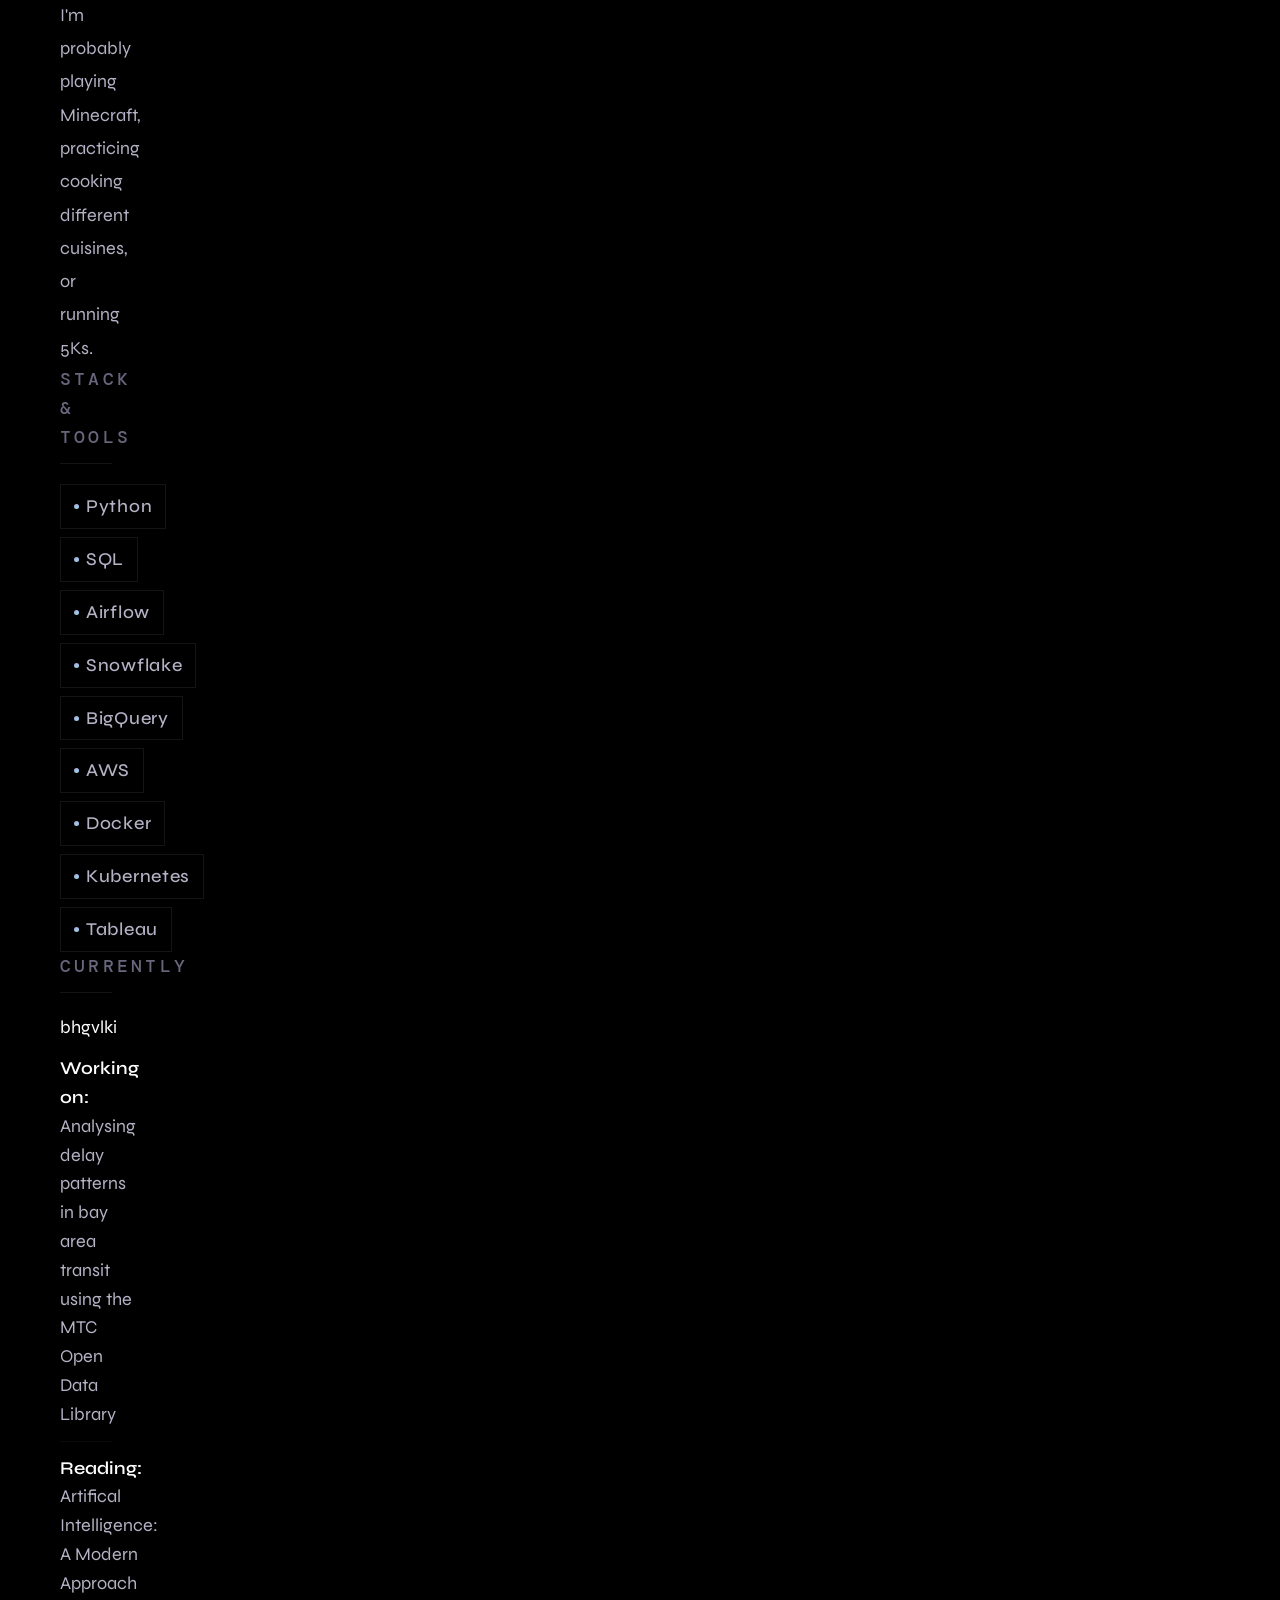
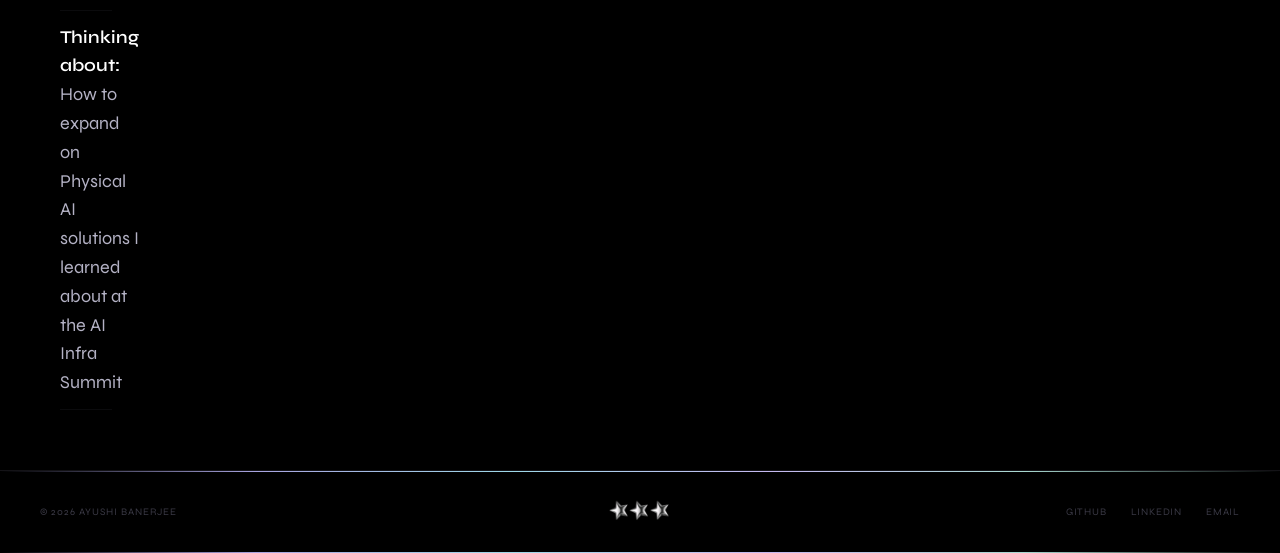
==== commit 8b8d4b3a: "layout updates" ====
--- a/index.html
+++ b/index.html
@@ -124,6 +124,8 @@
     }
 
     .about-bio p {
+      display: inline-block;
+      width: 75%;
       font-size: 18px;
       color: var(--text-secondary);
       line-height: 1.85;
@@ -211,6 +213,8 @@
     border: 1.5px solid transparent;
     background-clip: padding-box;
     max-width: 280px;
+    display: inline-block;
+    width: 25%;
   }
 
   .id-card::before {
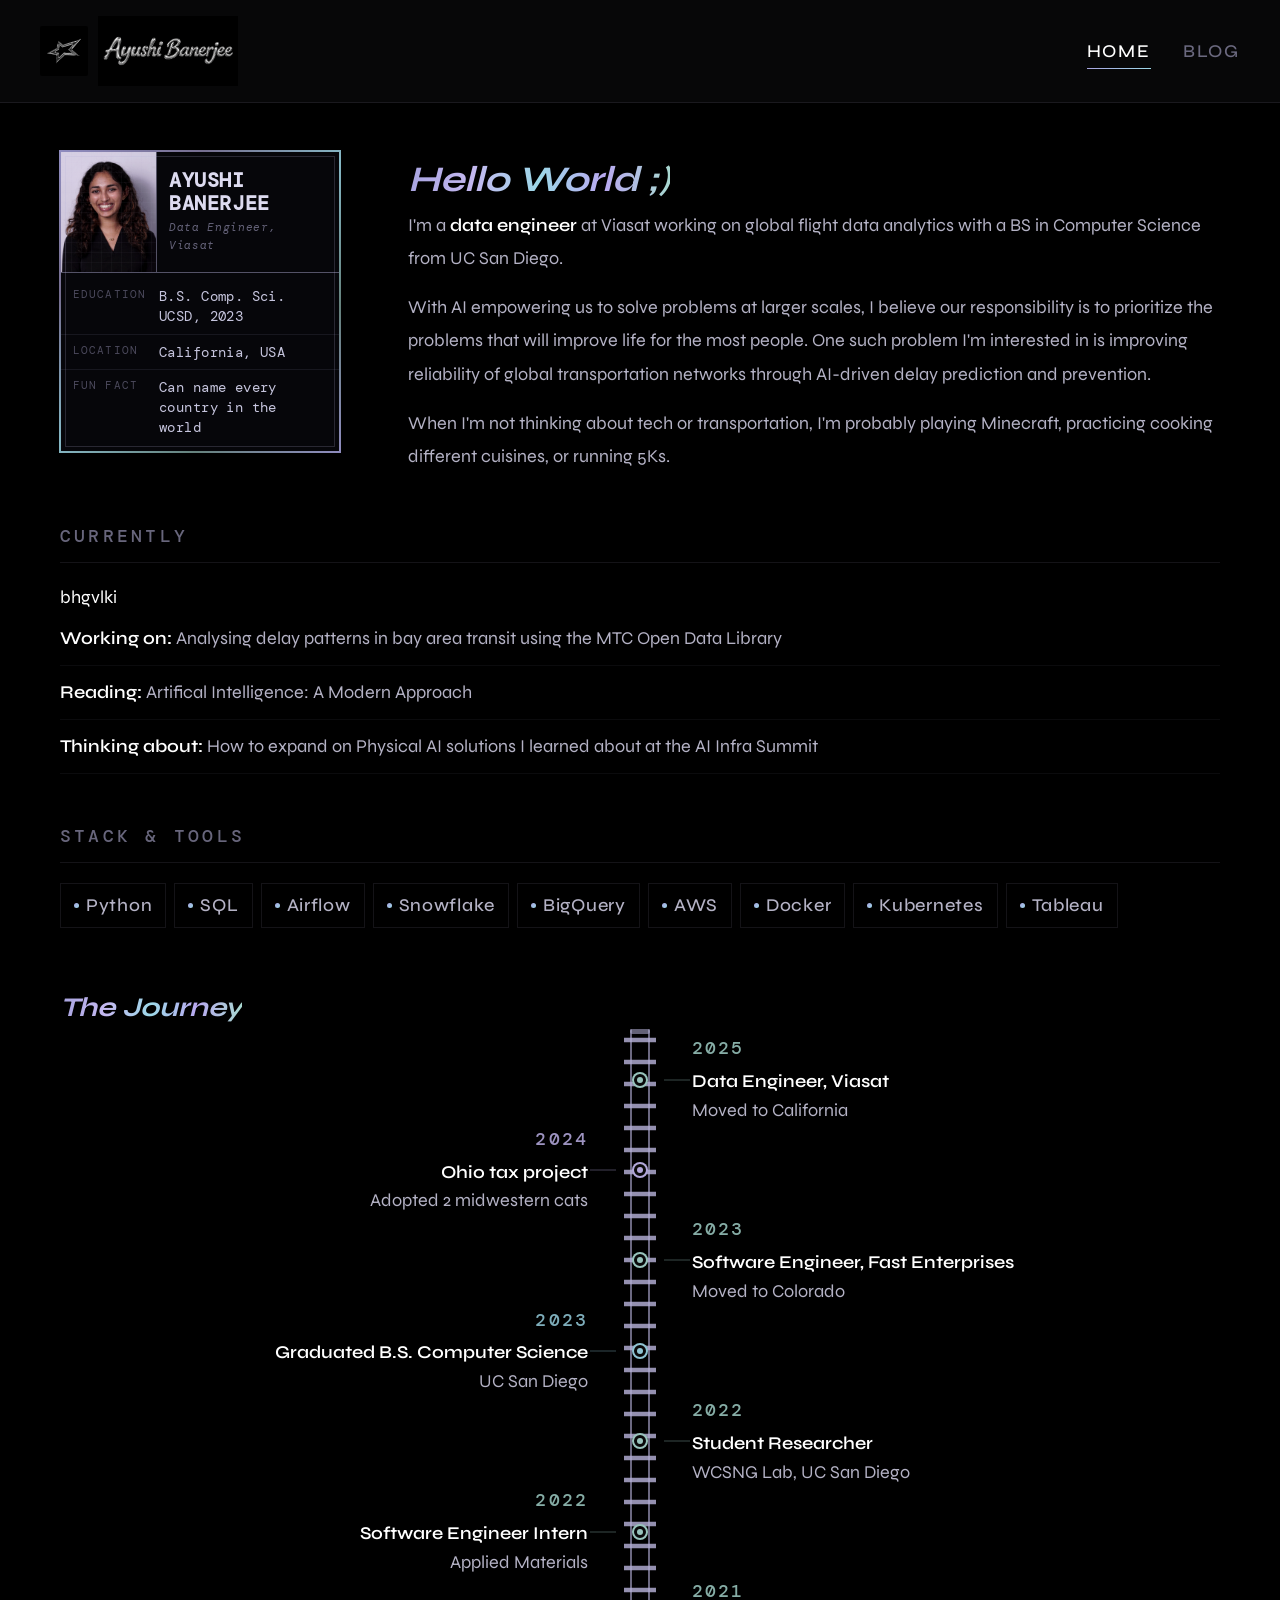
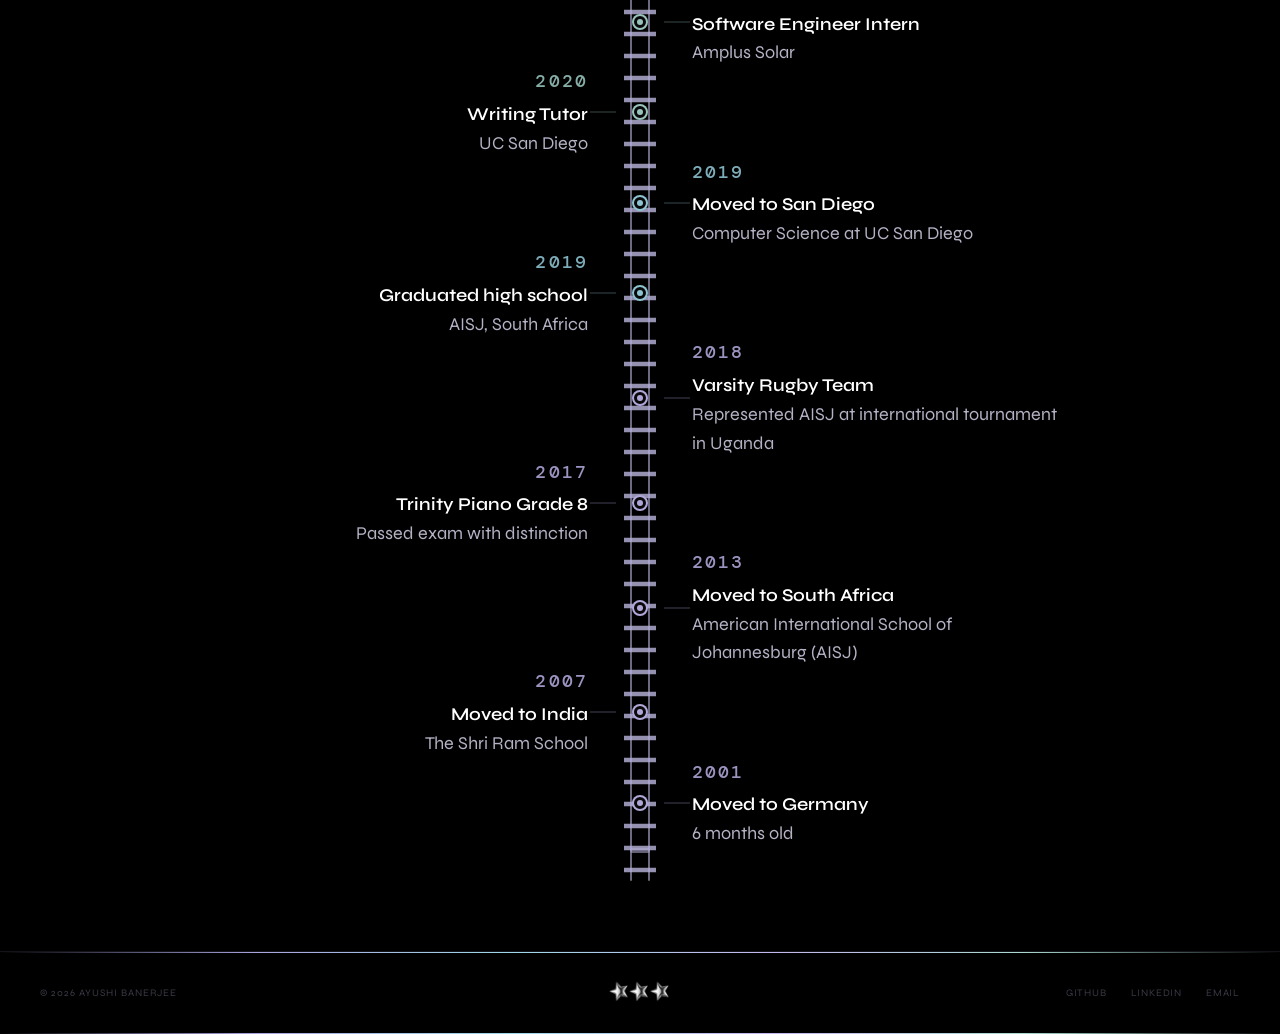
==== commit a0d9a751: "restructuring" ====
--- a/index.html
+++ b/index.html
@@ -10,100 +10,18 @@
     body { display: flex; flex-direction: column; min-height: 100vh; }
     main { flex: 1; }
 
-    .about-layout {
+    /* ── TOP ROW: id card + bio side by side ── */
+    .about-top {
       display: grid;
-      grid-template-columns: 220px 1fr;
-      min-height: calc(100vh - 57px - 96px);
-    }
-
-    /* LEFT SIDEBAR */
-    .about-sidebar {
-      border-right: 0.5px solid var(--border);
-      display: flex;
-      flex-direction: column;
-      gap: 32px;
-      position: relative;
-    }
-
-    .avatar-ring {
-      width: 150px;
-      height: 150px;
-      border-radius: 50%;
-      background: var(--bg-2);
-      border: 0.5px solid rgba(180,176,215,0.2);
-      display: flex;
-      align-items: center;
-      justify-content: center;
-      overflow: hidden;
-      position: relative;
-    }
-
-    /* Replace this with your actual photo:
-       <img src="assets/images/avatar.jpg" style="width:100%;height:100%;object-fit:cover;"> */
-    .avatar-placeholder {
-      font-family: var(--font-display);
-      font-size: 32px;
-      color: var(--text-muted);
-      font-style: italic;
-    }
-
-    .sidebar-name {
-      font-family: var(--font-display);
-      font-size: 20px;
-      color: var(--text-primary);
-      padding: 10px 20px;
-      line-height: 1.2;
-    }
-
-    .sidebar-role {
-      font-size: 18px;
-      color: var(--text-muted);
-      padding: 10px 20px;
-      margin-top: 4px;
-      letter-spacing: 0.04em;
-    }
-
-    .sidebar-links {
-      display: flex;
-      flex-direction: column;
-      gap: 0;
-    }
-
-    .sidebar-link {
-      display: flex;
-      justify-content: space-between;
-      align-items: center;
-      padding: 10px 20px;
-      border-bottom: 0.5px solid var(--border-light);
-      font-size: 18px;
-      letter-spacing: 0.07em;
-      color: var(--text-muted);
-      text-transform: uppercase;
-      font-weight: 500;
-      transition: color 0.2s;
-    }
-
-    .sidebar-link:hover { color: var(--text-primary); }
-
-    .sidebar-link .arr {
-      background: linear-gradient(90deg, var(--iri-start), var(--iri-mid2));
-      -webkit-background-clip: text;
-      -webkit-text-fill-color: transparent;
-      background-clip: text;
-      font-size: 18px;
-    }
-
-    .sidebar-sigil {
-      width: 100%;
-      max-width: 120px;
-      object-fit: contain;
-      margin-top: auto;
-      mix-blend-mode: screen;
-    }
-
-    /* RIGHT CONTENT */
-    .about-content {
-      padding: 48px 60px 60px;
+      grid-template-columns: 300px 1fr;
+      gap: 48px;
+      padding: 48px 60px;
+      align-items: start;
+    }
+
+    /* ── BOTTOM SECTIONS: full width, stacked ── */
+    .about-bottom {
+      padding: 0 60px 60px;
       display: flex;
       flex-direction: column;
       gap: 48px;
@@ -125,7 +43,7 @@
 
     .about-bio p {
       display: inline-block;
-      width: 75%;
+      width: 100%;
       font-size: 18px;
       color: var(--text-secondary);
       line-height: 1.85;
@@ -201,258 +119,154 @@
 
     .now-text strong { color: var(--text-primary); font-weight: 600; }
 
+    /* ID CARD */
     .id-card-wrap {
-    position: sticky;
-    top: 80px;
-    padding-right: 48px;
-  }
-
-  .id-card {
-    background: #06060a;
-    position: relative;
-    border: 1.5px solid transparent;
-    background-clip: padding-box;
-    max-width: 280px;
-    display: inline-block;
-    width: 25%;
-  }
-
-  .id-card::before {
-    content: '';
-    position: absolute;
-    inset: -2px;
-    background: linear-gradient(
-      135deg,
-      rgba(168,164,224,0.85),
-      rgba(196,184,240,0.6),
-      rgba(157,216,232,0.85),
-      rgba(168,216,208,0.6),
-      rgba(168,164,224,0.85)
-    );
-    z-index: -1;
-  }
-
-  .id-card::after {
-    content: '';
-    position: absolute;
-    inset: 4px;
-    border: 0.5px solid rgba(180,176,215,0.20);
-    pointer-events: none;
-    z-index: 1;
-  }
-
-  .id-card-top {
-    display: grid;
-    grid-template-columns: 96px 1fr;
-    border-bottom: 1px solid rgba(180,176,215,0.45);
-  }
-
-  .id-photo {
-    border-right: 1px solid rgba(180,176,215,0.45);
-    height: 120px;
-    overflow: hidden;
-    position: relative;
-    flex-shrink: 0;
-  }
-
-  .id-photo::after {
-    content: '';
-    position: absolute;
-    inset: 0;
-    background-image:
-      linear-gradient(rgba(180,176,215,0.04) 1px, transparent 1px),
-      linear-gradient(90deg, rgba(180,176,215,0.04) 1px, transparent 1px);
-    background-size: 10px 10px;
-    pointer-events: none;
-  }
-
-  .id-photo img {
-    width: 100%;
-    height: 100%;
-    object-fit: cover;
-    object-position: center top;
-    display: block;
-    filter: grayscale(15%) contrast(1.05);
-  }
-
-  .id-name-block {
-    padding: 10px 12px;
-    display: flex;
-    flex-direction: column;
-    justify-content: center;
-    gap: 4px;
-  }
-
-  .id-name {
-    font-family: var(--font-mono);
-    font-size: 20px;
-    font-weight: 700;
-    color: rgba(228,226,248,0.97);
-    line-height: 1.15;
-    letter-spacing: 0.03em;
-  }
-
-  .id-name-romanised {
-    font-family: var(--font-mono);
-    font-size: 11px;
-    font-style: italic;
-    color: rgba(180,176,215,0.55);
-    letter-spacing: 0.06em;
-  }
-
-  .id-number {
-    font-family: var(--font-mono);
-    font-size: 11px;
-    color: rgba(168,164,224,0.45);
-    letter-spacing: 0.14em;
-    margin-top: 2px;
-  }
-
-  .id-fields {
-    padding: 6px 0;
-  }
-
-  .id-field {
-    display: grid;
-    grid-template-columns: 86px 1fr;
-    border-bottom: 0.5px solid rgba(180,176,215,0.10);
-    padding: 7px 12px;
-  }
-
-  .id-field:last-child { border-bottom: none; }
-
-  .id-field-label {
-    font-family: var(--font-mono);
-    font-size: 11px;
-    letter-spacing: 0.10em;
-    text-transform: uppercase;
-    color: rgba(180,176,215,0.40);
-    padding-top: 1px;
-    line-height: 1.45;
-  }
-
-  .id-field-val {
-    font-family: var(--font-mono);
-    font-size: 14px;
-    color: rgba(220,218,245,0.90);
-    letter-spacing: 0.03em;
-    line-height: 1.45;
-  }
-
-  .id-field-val.active {
-    background: linear-gradient(90deg, #a8a4e0, #9dd8e8, #c4b8f0);
-    -webkit-background-clip: text;
-    -webkit-text-fill-color: transparent;
-    background-clip: text;
-    font-weight: 600;
-  }
-  </style>
-</head>
-<body>
-
-  <main>
-    <div class="about-layout">
-
-      <!-- CONTENT -->
-      <div class="about-content">
-        <div class="id-card-wrap">
-          <div class="id-card">
-
-            <div class="id-card-top">
-              <div class="id-photo">
-                <img src="assets/images/avatar.png" alt="Ayushi Banerjee">
-              </div>
-              <div class="id-name-block">
-                <div class="id-name">AYUSHI<br>BANERJEE</div>
-                <div class="id-name-romanised">Data Engineer, Viasat</div>
-              </div>
-            </div>
-
-            <div class="id-fields">
-              <div class="id-field">
-                <div class="id-field-label">Education</div>
-                <div class="id-field-val">B.S. Comp. Sci.<br>UCSD, 2023</div>
-              </div>
-              <div class="id-field">
-                <div class="id-field-label">Location</div>
-                <div class="id-field-val">California, USA</div>
-              </div>
-              <div class="id-field">
-                <div class="id-field-label">Fun Fact</div>
-                <div class="id-field-val">Can name every country in the world</div>
-              </div>
-            </div>
-
-          </div>
-
-        <div class="about-section">
-          <div class="about-bio">
-            <h1><em class="iri">Hello World ;)</em></h1>
-            <p>
-              I'm a <strong>data engineer</strong> at Viasat working on global flight data analytics with a BS in Computer Science from UC San Diego.
-            </p>
-            <p>
-              With AI empowering us to solve problems at larger scales, I believe our responsibility is to prioritize the problems that will improve life for the most people. One such problem I'm interested in is improving reliability of global transportation networks through AI-driven delay prediction and prevention.
-            </p>
-            <p>
-              When I'm not thinking about tech or transportation, I'm probably playing Minecraft, practicing cooking different cuisines, or running 5Ks.
-            </p>
-          </div>
-        </div>
-
-        <div class="about-section">
-          <div class="about-section-hd">Stack &amp; tools</div>
-          <div class="chips">
-            <div class="chip"><div class="chip-dot"></div>Python</div>
-            <div class="chip"><div class="chip-dot"></div>SQL</div>
-            <div class="chip"><div class="chip-dot"></div>Airflow</div>
-            <div class="chip"><div class="chip-dot"></div>Snowflake</div>
-            <div class="chip"><div class="chip-dot"></div>BigQuery</div>
-            <div class="chip"><div class="chip-dot"></div>AWS</div>
-            <div class="chip"><div class="chip-dot"></div>Docker</div>
-            <div class="chip"><div class="chip-dot"></div>Kubernetes</div>
-            <div class="chip"><div class="chip-dot"></div>Tableau</div>
-          </div>
-        </div>
-
-        <div class="about-section">
-          <div class="about-section-hd">Currently</div>
-          <div class="now-list">bhgvlki
-            <div class="now-item">
-              <span class="now-text"><strong>Working on:</strong> Analysing delay patterns in bay area transit using the <a href="https://mtc.ca.gov/tools-resources/data-tools/open-data-library" target="_blank">
-            MTC Open Data Library</a></span>
-            </div>
-            <div class="now-item">
-              <span class="now-text"><strong>Reading:</strong> Artifical Intelligence: A Modern Approach</span>
-            </div>
-            <div class="now-item">
-              <span class="now-text"><strong>Thinking about:</strong> How to expand on Physical AI solutions I learned about at the AI Infra Summit</span>
-            </div>
-          </div>
-        </div>
-
-      </div>
-    </div>
-    <!--
-  ============================================================
-  TIMELINE SECTION
-  ============================================================
-  ADDING A NEW STATION:
-  Copy one .tl-row block, set the correct side class
-  (.tl-left or .tl-right), update year / title / sub,
-  and set the colour class on the row:
-    .tl-personal  — lavender
-    .tl-edu       — ice blue
-    .tl-work      — mint green
-  ============================================================
--->
-
-<section class="tl-section">
-
-  <style>
-    /* ── wrapper ── */
+      position: sticky;
+      top: 80px;
+    }
+
+    .id-card {
+      background: #06060a;
+      position: relative;
+      border: 1.5px solid transparent;
+      background-clip: padding-box;
+      width: 100%;
+      max-width: 280px;
+    }
+
+    .id-card::before {
+      content: '';
+      position: absolute;
+      inset: -2px;
+      background: linear-gradient(
+        135deg,
+        rgba(168,164,224,0.85),
+        rgba(196,184,240,0.6),
+        rgba(157,216,232,0.85),
+        rgba(168,216,208,0.6),
+        rgba(168,164,224,0.85)
+      );
+      z-index: -1;
+    }
+
+    .id-card::after {
+      content: '';
+      position: absolute;
+      inset: 4px;
+      border: 0.5px solid rgba(180,176,215,0.20);
+      pointer-events: none;
+      z-index: 1;
+    }
+
+    .id-card-top {
+      display: grid;
+      grid-template-columns: 96px 1fr;
+      border-bottom: 1px solid rgba(180,176,215,0.45);
+    }
+
+    .id-photo {
+      border-right: 1px solid rgba(180,176,215,0.45);
+      height: 120px;
+      overflow: hidden;
+      position: relative;
+      flex-shrink: 0;
+    }
+
+    .id-photo::after {
+      content: '';
+      position: absolute;
+      inset: 0;
+      background-image:
+        linear-gradient(rgba(180,176,215,0.04) 1px, transparent 1px),
+        linear-gradient(90deg, rgba(180,176,215,0.04) 1px, transparent 1px);
+      background-size: 10px 10px;
+      pointer-events: none;
+    }
+
+    .id-photo img {
+      width: 100%;
+      height: 100%;
+      object-fit: cover;
+      object-position: center top;
+      display: block;
+      filter: grayscale(15%) contrast(1.05);
+    }
+
+    .id-name-block {
+      padding: 10px 12px;
+      display: flex;
+      flex-direction: column;
+      justify-content: center;
+      gap: 4px;
+    }
+
+    .id-name {
+      font-family: var(--font-mono);
+      font-size: 20px;
+      font-weight: 700;
+      color: rgba(228,226,248,0.97);
+      line-height: 1.15;
+      letter-spacing: 0.03em;
+    }
+
+    .id-name-romanised {
+      font-family: var(--font-mono);
+      font-size: 11px;
+      font-style: italic;
+      color: rgba(180,176,215,0.55);
+      letter-spacing: 0.06em;
+    }
+
+    .id-number {
+      font-family: var(--font-mono);
+      font-size: 11px;
+      color: rgba(168,164,224,0.45);
+      letter-spacing: 0.14em;
+      margin-top: 2px;
+    }
+
+    .id-fields {
+      padding: 6px 0;
+    }
+
+    .id-field {
+      display: grid;
+      grid-template-columns: 86px 1fr;
+      border-bottom: 0.5px solid rgba(180,176,215,0.10);
+      padding: 7px 12px;
+    }
+
+    .id-field:last-child { border-bottom: none; }
+
+    .id-field-label {
+      font-family: var(--font-mono);
+      font-size: 11px;
+      letter-spacing: 0.10em;
+      text-transform: uppercase;
+      color: rgba(180,176,215,0.40);
+      padding-top: 1px;
+      line-height: 1.45;
+    }
+
+    .id-field-val {
+      font-family: var(--font-mono);
+      font-size: 14px;
+      color: rgba(220,218,245,0.90);
+      letter-spacing: 0.03em;
+      line-height: 1.45;
+    }
+
+    .id-field-val.active {
+      background: linear-gradient(90deg, #a8a4e0, #9dd8e8, #c4b8f0);
+      -webkit-background-clip: text;
+      -webkit-text-fill-color: transparent;
+      background-clip: text;
+      font-weight: 600;
+    }
+
+    /* TIMELINE */
     .tl-section {
-      padding: 10px 40px;
+      padding: 10px 0;
       position: relative;
     }
 
@@ -485,7 +299,6 @@
       background-clip: text;
     }
 
-    /* ── legend ── */
     .tl-legend {
       display: flex;
       gap: 24px;
@@ -512,7 +325,6 @@
       flex-shrink: 0;
     }
 
-    /* ── track container ── */
     .tl-track {
       position: relative;
       display: flex;
@@ -522,7 +334,6 @@
       margin: 0 auto;
     }
 
-    /* ── rails (two vertical lines) ── */
     .tl-rails {
       position: absolute;
       top: 0; bottom: 0;
@@ -544,7 +355,6 @@
     .tl-rail:first-child { left: 0; }
     .tl-rail:last-child  { right: 0; }
 
-    /* ── crossties (SVG pattern overlay) ── */
     .tl-ties {
       position: absolute;
       top: 0; bottom: 0;
@@ -556,7 +366,6 @@
       overflow: visible;
     }
 
-    /* ── end caps ── */
     .tl-cap {
       width: 20px;
       height: 5px;
@@ -576,7 +385,6 @@
       z-index: 1;
     }
 
-    /* ── rows ── */
     .tl-row {
       display: grid;
       grid-template-columns: 1fr 48px 1fr;
@@ -597,7 +405,6 @@
       position: relative;
     }
 
-    /* ── station dot ── */
     .tl-dot {
       width: 16px;
       height: 16px;
@@ -621,7 +428,6 @@
       border-radius: 50%;
     }
 
-    /* ── horizontal connector from dot to card ── */
     .tl-conn {
       position: absolute;
       top: 50%;
@@ -634,7 +440,6 @@
     .tl-conn-left  { right: 100%; }
     .tl-conn-right { left: 100%; }
 
-    /* ── card text ── */
     .tl-year {
       font-family: var(--font-mono, monospace);
       font-size: 18px;
@@ -658,7 +463,6 @@
       line-height: 1.45;
     }
 
-    /* ── colour themes ── */
     .tl-personal .tl-dot        { border-color: rgba(196,184,240,0.9); }
     .tl-personal .tl-dot-inner  { background:   rgba(196,184,240,0.9); }
     .tl-personal .tl-year       { color:        rgba(196,184,240,0.8); }
@@ -674,286 +478,341 @@
     .tl-work .tl-year       { color:        rgba(168,216,208,0.8); }
     .tl-work .tl-conn       { background:   rgba(168,216,208,1);   }
 
-    /* ── responsive: collapse to single column on small screens ── */
     @media (max-width: 600px) {
+      .about-top {
+        grid-template-columns: 1fr;
+        padding: 32px 20px;
+      }
+      .about-bottom { padding: 0 20px 48px; }
+      .id-card-wrap { position: static; }
       .tl-row {
         grid-template-columns: 40px 1fr;
         min-height: 72px;
       }
-
       .tl-left-cell  { display: none; }
       .tl-right-cell { grid-column: 2; padding-left: 20px; text-align: left; }
-
-      /* always show content on right when collapsed */
       .tl-row .tl-center-cell { grid-column: 1; }
-
-      /* move left-side cards to right column */
-      .tl-row .tl-left-cell-content {
-        display: block;
-        grid-column: 2;
-        padding-left: 20px;
-        text-align: left;
-      }
-
       .tl-rails { left: 20px; transform: none; }
       .tl-ties  { left: 20px; transform: none; }
       .tl-cap   { margin-left: 10px; }
     }
   </style>
-
-  <div class="about-section"><h1><em class="iri">The Journey</em></h1></div>
-
-  <div class="tl-track">
-
-    <!-- SVG crossties -->
-    <svg class="tl-ties" height="100%" width="32" style="position:absolute;top:0;left:50%;transform:translateX(-50%);overflow:visible;pointer-events:none;z-index:0;">
-      <defs>
-        <pattern id="tl-tie-pattern" x="0" y="0" width="32" height="22" patternUnits="userSpaceOnUse">
-          <line x1="0" y1="11" x2="32" y2="11"
-                stroke="rgba(180,176,215,0.82)"
-                stroke-width="4.5"
-                stroke-linecap="round"/>
-        </pattern>
-      </defs>
-      <rect width="32" height="100%" fill="url(#tl-tie-pattern)"/>
-    </svg>
-
-    <!-- rails -->
-    <div class="tl-rails">
-      <div class="tl-rail"></div>
-      <div class="tl-rail"></div>
+</head>
+<body>
+
+  <main>
+
+    <!-- ── ROW 1: [id card] [bio] ── -->
+    <div class="about-top">
+
+      <div class="id-card-wrap">
+        <div class="id-card">
+          <div class="id-card-top">
+            <div class="id-photo">
+              <img src="assets/images/avatar.png" alt="Ayushi Banerjee">
+            </div>
+            <div class="id-name-block">
+              <div class="id-name">AYUSHI<br>BANERJEE</div>
+              <div class="id-name-romanised">Data Engineer, Viasat</div>
+            </div>
+          </div>
+          <div class="id-fields">
+            <div class="id-field">
+              <div class="id-field-label">Education</div>
+              <div class="id-field-val">B.S. Comp. Sci.<br>UCSD, 2023</div>
+            </div>
+            <div class="id-field">
+              <div class="id-field-label">Location</div>
+              <div class="id-field-val">California, USA</div>
+            </div>
+            <div class="id-field">
+              <div class="id-field-label">Fun Fact</div>
+              <div class="id-field-val">Can name every country in the world</div>
+            </div>
+          </div>
+        </div>
+      </div>
+
+      <div class="about-bio">
+        <div class="about-section">
+          <h1><em class="iri">Hello World ;)</em></h1>
+          <p>
+            I'm a <strong>data engineer</strong> at Viasat working on global flight data analytics with a BS in Computer Science from UC San Diego.
+          </p>
+          <p>
+            With AI empowering us to solve problems at larger scales, I believe our responsibility is to prioritize the problems that will improve life for the most people. One such problem I'm interested in is improving reliability of global transportation networks through AI-driven delay prediction and prevention.
+          </p>
+          <p>
+            When I'm not thinking about tech or transportation, I'm probably playing Minecraft, practicing cooking different cuisines, or running 5Ks.
+          </p>
+        </div>
+      </div>
+
     </div>
 
-    <!-- top cap -->
-    <div style="position:relative;z-index:1;margin-bottom:0;">
-      <div class="tl-cap"></div>
+    <!-- ── ROWS 2–4: currently, stack, journey — full width ── -->
+    <div class="about-bottom">
+
+      <div class="about-section">
+        <div class="about-section-hd">Currently</div>
+        <div class="now-list">bhgvlki
+          <div class="now-item">
+            <span class="now-text"><strong>Working on:</strong> Analysing delay patterns in bay area transit using the <a href="https://mtc.ca.gov/tools-resources/data-tools/open-data-library" target="_blank">MTC Open Data Library</a></span>
+          </div>
+          <div class="now-item">
+            <span class="now-text"><strong>Reading:</strong> Artifical Intelligence: A Modern Approach</span>
+          </div>
+          <div class="now-item">
+            <span class="now-text"><strong>Thinking about:</strong> How to expand on Physical AI solutions I learned about at the AI Infra Summit</span>
+          </div>
+        </div>
+      </div>
+
+      <div class="about-section">
+        <div class="about-section-hd">Stack &amp; tools</div>
+        <div class="chips">
+          <div class="chip"><div class="chip-dot"></div>Python</div>
+          <div class="chip"><div class="chip-dot"></div>SQL</div>
+          <div class="chip"><div class="chip-dot"></div>Airflow</div>
+          <div class="chip"><div class="chip-dot"></div>Snowflake</div>
+          <div class="chip"><div class="chip-dot"></div>BigQuery</div>
+          <div class="chip"><div class="chip-dot"></div>AWS</div>
+          <div class="chip"><div class="chip-dot"></div>Docker</div>
+          <div class="chip"><div class="chip-dot"></div>Kubernetes</div>
+          <div class="chip"><div class="chip-dot"></div>Tableau</div>
+        </div>
+      </div>
+
+      <!-- TIMELINE -->
+      <section class="tl-section">
+        <div class="about-section"><h1><em class="iri">The Journey</em></h1></div>
+
+        <div class="tl-track">
+          <svg class="tl-ties" height="100%" width="32" style="position:absolute;top:0;left:50%;transform:translateX(-50%);overflow:visible;pointer-events:none;z-index:0;">
+            <defs>
+              <pattern id="tl-tie-pattern" x="0" y="0" width="32" height="22" patternUnits="userSpaceOnUse">
+                <line x1="0" y1="11" x2="32" y2="11" stroke="rgba(180,176,215,0.82)" stroke-width="4.5" stroke-linecap="round"/>
+              </pattern>
+            </defs>
+            <rect width="32" height="100%" fill="url(#tl-tie-pattern)"/>
+          </svg>
+
+          <div class="tl-rails">
+            <div class="tl-rail"></div>
+            <div class="tl-rail"></div>
+          </div>
+
+          <div style="position:relative;z-index:1;margin-bottom:0;">
+            <div class="tl-cap"></div>
+          </div>
+
+          <div class="tl-row tl-work">
+            <div class="tl-left-cell"></div>
+            <div class="tl-center-cell">
+              <div class="tl-dot"><div class="tl-dot-inner"></div></div>
+              <div class="tl-conn tl-conn-right"></div>
+            </div>
+            <div class="tl-right-cell">
+              <div class="tl-year">2025</div>
+              <div class="now-text"><strong>Data Engineer, Viasat</strong></div>
+              <div class="now-text">Moved to California</div>
+            </div>
+          </div>
+
+          <div class="tl-row tl-personal">
+            <div class="tl-left-cell">
+              <div class="tl-year">2024</div>
+              <div class="now-text"><strong>Ohio tax project</strong></div>
+              <div class="now-text">Adopted 2 midwestern cats</div>
+            </div>
+            <div class="tl-center-cell">
+              <div class="tl-conn tl-conn-left"></div>
+              <div class="tl-dot"><div class="tl-dot-inner"></div></div>
+            </div>
+            <div class="tl-right-cell"></div>
+          </div>
+
+          <div class="tl-row tl-work">
+            <div class="tl-left-cell"></div>
+            <div class="tl-center-cell">
+              <div class="tl-dot"><div class="tl-dot-inner"></div></div>
+              <div class="tl-conn tl-conn-right"></div>
+            </div>
+            <div class="tl-right-cell">
+              <div class="tl-year">2023</div>
+              <div class="now-text"><strong>Software Engineer, Fast Enterprises</strong></div>
+              <div class="now-text">Moved to Colorado</div>
+            </div>
+          </div>
+
+          <div class="tl-row tl-edu">
+            <div class="tl-left-cell">
+              <div class="tl-year">2023</div>
+              <div class="now-text"><strong>Graduated B.S. Computer Science</strong></div>
+              <div class="now-text">UC San Diego</div>
+            </div>
+            <div class="tl-center-cell">
+              <div class="tl-conn tl-conn-left"></div>
+              <div class="tl-dot"><div class="tl-dot-inner"></div></div>
+            </div>
+            <div class="tl-right-cell"></div>
+          </div>
+
+          <div class="tl-row tl-work">
+            <div class="tl-left-cell"></div>
+            <div class="tl-center-cell">
+              <div class="tl-dot"><div class="tl-dot-inner"></div></div>
+              <div class="tl-conn tl-conn-right"></div>
+            </div>
+            <div class="tl-right-cell">
+              <div class="tl-year">2022</div>
+              <div class="now-text"><strong>Student Researcher</strong></div>
+              <div class="now-text">WCSNG Lab, UC San Diego</div>
+            </div>
+          </div>
+
+          <div class="tl-row tl-work">
+            <div class="tl-left-cell">
+              <div class="tl-year">2022</div>
+              <div class="now-text"><strong>Software Engineer Intern</strong></div>
+              <div class="now-text">Applied Materials</div>
+            </div>
+            <div class="tl-center-cell">
+              <div class="tl-conn tl-conn-left"></div>
+              <div class="tl-dot"><div class="tl-dot-inner"></div></div>
+            </div>
+            <div class="tl-right-cell"></div>
+          </div>
+
+          <div class="tl-row tl-work">
+            <div class="tl-left-cell"></div>
+            <div class="tl-center-cell">
+              <div class="tl-dot"><div class="tl-dot-inner"></div></div>
+              <div class="tl-conn tl-conn-right"></div>
+            </div>
+            <div class="tl-right-cell">
+              <div class="tl-year">2021</div>
+              <div class="now-text"><strong>Software Engineer Intern</strong></div>
+              <div class="now-text">Amplus Solar</div>
+            </div>
+          </div>
+
+          <div class="tl-row tl-work">
+            <div class="tl-left-cell">
+              <div class="tl-year">2020</div>
+              <div class="now-text"><strong>Writing Tutor</strong></div>
+              <div class="now-text">UC San Diego</div>
+            </div>
+            <div class="tl-center-cell">
+              <div class="tl-conn tl-conn-left"></div>
+              <div class="tl-dot"><div class="tl-dot-inner"></div></div>
+            </div>
+            <div class="tl-right-cell"></div>
+          </div>
+
+          <div class="tl-row tl-edu">
+            <div class="tl-left-cell"></div>
+            <div class="tl-center-cell">
+              <div class="tl-dot"><div class="tl-dot-inner"></div></div>
+              <div class="tl-conn tl-conn-right"></div>
+            </div>
+            <div class="tl-right-cell">
+              <div class="tl-year">2019</div>
+              <div class="now-text"><strong>Moved to San Diego</strong></div>
+              <div class="now-text">Computer Science at UC San Diego</div>
+            </div>
+          </div>
+
+          <div class="tl-row tl-edu">
+            <div class="tl-left-cell">
+              <div class="tl-year">2019</div>
+              <div class="now-text"><strong>Graduated high school</strong></div>
+              <div class="now-text">AISJ, South Africa</div>
+            </div>
+            <div class="tl-center-cell">
+              <div class="tl-conn tl-conn-left"></div>
+              <div class="tl-dot"><div class="tl-dot-inner"></div></div>
+            </div>
+            <div class="tl-right-cell"></div>
+          </div>
+
+          <div class="tl-row tl-personal">
+            <div class="tl-left-cell"></div>
+            <div class="tl-center-cell">
+              <div class="tl-dot"><div class="tl-dot-inner"></div></div>
+              <div class="tl-conn tl-conn-right"></div>
+            </div>
+            <div class="tl-right-cell">
+              <div class="tl-year">2018</div>
+              <div class="now-text"><strong>Varsity Rugby Team</strong></div>
+              <div class="now-text">Represented AISJ at international tournament in Uganda</div>
+            </div>
+          </div>
+
+          <div class="tl-row tl-personal">
+            <div class="tl-left-cell">
+              <div class="tl-year">2017</div>
+              <div class="now-text"><strong>Trinity Piano Grade 8</strong></div>
+              <div class="now-text">Passed exam with distinction</div>
+            </div>
+            <div class="tl-center-cell">
+              <div class="tl-conn tl-conn-left"></div>
+              <div class="tl-dot"><div class="tl-dot-inner"></div></div>
+            </div>
+            <div class="tl-right-cell"></div>
+          </div>
+
+          <div class="tl-row tl-personal">
+            <div class="tl-left-cell"></div>
+            <div class="tl-center-cell">
+              <div class="tl-dot"><div class="tl-dot-inner"></div></div>
+              <div class="tl-conn tl-conn-right"></div>
+            </div>
+            <div class="tl-right-cell">
+              <div class="tl-year">2013</div>
+              <div class="now-text"><strong>Moved to South Africa</strong></div>
+              <div class="now-text">American International School of Johannesburg (AISJ)</div>
+            </div>
+          </div>
+
+          <div class="tl-row tl-personal">
+            <div class="tl-left-cell">
+              <div class="tl-year">2007</div>
+              <div class="now-text"><strong>Moved to India</strong></div>
+              <div class="now-text">The Shri Ram School</div>
+            </div>
+            <div class="tl-center-cell">
+              <div class="tl-conn tl-conn-left"></div>
+              <div class="tl-dot"><div class="tl-dot-inner"></div></div>
+            </div>
+            <div class="tl-right-cell"></div>
+          </div>
+
+          <div class="tl-row tl-personal">
+            <div class="tl-left-cell"></div>
+            <div class="tl-center-cell">
+              <div class="tl-dot"><div class="tl-dot-inner"></div></div>
+              <div class="tl-conn tl-conn-right"></div>
+            </div>
+            <div class="tl-right-cell">
+              <div class="tl-year">2001</div>
+              <div class="now-text"><strong>Moved to Germany</strong></div>
+              <div class="now-text">6 months old</div>
+            </div>
+          </div>
+
+          <div style="position:relative;z-index:1;margin-top:0;">
+            <div class="tl-cap"></div>
+          </div>
+          <div class="tl-ellipsis">· · ·</div>
+
+        </div>
+      </section>
+
     </div>
 
-    <!-- ══════════════════════════════════
-         STATIONS — most recent at top
-         To add: copy a row, update class,
-         year, title, sub.
-    ══════════════════════════════════ -->
-
-    <!-- 2025 · Viasat · RIGHT · work -->
-    <div class="tl-row tl-work">
-      <div class="tl-left-cell"></div>
-      <div class="tl-center-cell">
-        <div class="tl-dot"><div class="tl-dot-inner"></div></div>
-        <div class="tl-conn tl-conn-right"></div>
-      </div>
-      <div class="tl-right-cell">
-        <div class="tl-year">2025</div>
-        <div class="now-text"><strong>Data Engineer, Viasat</strong></div>
-        <div class="now-text">Moved to California</div>
-      </div>
-    </div>
-
-    <!-- 2024 · Ohio + cats · LEFT · personal -->
-    <div class="tl-row tl-personal">
-      <div class="tl-left-cell">
-        <div class="tl-year">2024</div>
-        <div class="now-text"><strong>Ohio tax project</strong></div>
-        <div class="now-text">Adopted 2 midwesterncats</div>
-      </div>
-      <div class="tl-center-cell">
-        <div class="tl-conn tl-conn-left"></div>
-        <div class="tl-dot"><div class="tl-dot-inner"></div></div>
-      </div>
-      <div class="tl-right-cell"></div>
-    </div>
-
-    <!-- 2023 · Fast Enterprises · RIGHT · work -->
-    <div class="tl-row tl-work">
-      <div class="tl-left-cell"></div>
-      <div class="tl-center-cell">
-        <div class="tl-dot"><div class="tl-dot-inner"></div></div>
-        <div class="tl-conn tl-conn-right"></div>
-      </div>
-      <div class="tl-right-cell">
-        <div class="tl-year">2023</div>
-        <div class="now-text"><strong>Software Engineer, Fast Enterprises</strong></div>
-        <div class="now-text">Moved to Colorado</div>
-      </div>
-    </div>
-
-    <!-- 2023 · Graduated UCSD · LEFT · edu -->
-    <div class="tl-row tl-edu">
-      <div class="tl-left-cell">
-        <div class="tl-year">2023</div>
-        <div class="now-text"><strong>Graduated B.S. Computer Science</strong></div>
-        <div class="now-text">UC San Diego</div>
-      </div>
-      <div class="tl-center-cell">
-        <div class="tl-conn tl-conn-left"></div>
-        <div class="tl-dot"><div class="tl-dot-inner"></div></div>
-      </div>
-      <div class="tl-right-cell"></div>
-    </div>
-
-    <!-- 2022 · WCSNG · RIGHT · work -->
-    <div class="tl-row tl-work">
-      <div class="tl-left-cell"></div>
-      <div class="tl-center-cell">
-        <div class="tl-dot"><div class="tl-dot-inner"></div></div>
-        <div class="tl-conn tl-conn-right"></div>
-      </div>
-      <div class="tl-right-cell">
-        <div class="tl-year">2022</div>
-        <div class="now-text"><strong>Student Researcher</strong></div>
-        <div class="now-text">WCSNG Lab, UC San Diego</div>
-      </div>
-    </div>
-
-    <!-- 2022 · Applied Materials · LEFT · work -->
-    <div class="tl-row tl-work">
-      <div class="tl-left-cell">
-        <div class="tl-year">2022</div>
-        <div class="now-text"><strong>Software Engineer Intern</strong></div>
-        <div class="now-text">Applied Materials</div>
-      </div>
-      <div class="tl-center-cell">
-        <div class="tl-conn tl-conn-left"></div>
-        <div class="tl-dot"><div class="tl-dot-inner"></div></div>
-      </div>
-      <div class="tl-right-cell"></div>
-    </div>
-
-    <!-- 2021 · Amplus Solar · RIGHT · work -->
-    <div class="tl-row tl-work">
-      <div class="tl-left-cell"></div>
-      <div class="tl-center-cell">
-        <div class="tl-dot"><div class="tl-dot-inner"></div></div>
-        <div class="tl-conn tl-conn-right"></div>
-      </div>
-      <div class="tl-right-cell">
-        <div class="tl-year">2021</div>
-        <div class="now-text"><strong>Software Engineer Intern</strong></div>
-        <div class="now-text">Amplus Solar</div>
-      </div>
-    </div>
-
-    <!-- 2020 · Writing Tutor · LEFT · work -->
-    <div class="tl-row tl-work">
-      <div class="tl-left-cell">
-        <div class="tl-year">2020</div>
-        <div class="now-text"><strong>Writing Tutor</strong></div>
-        <div class="now-text">UC San Diego</div>
-      </div>
-      <div class="tl-center-cell">
-        <div class="tl-conn tl-conn-left"></div>
-        <div class="tl-dot"><div class="tl-dot-inner"></div></div>
-      </div>
-      <div class="tl-right-cell"></div>
-    </div>
-
-    <!-- 2020 · Changed major · RIGHT · edu -->
-    <div class="tl-row tl-edu">
-      <div class="tl-left-cell"></div>
-      <div class="tl-center-cell">
-        <div class="tl-dot"><div class="tl-dot-inner"></div></div>
-        <div class="tl-conn tl-conn-right"></div>
-      </div>
-      <div class="tl-right-cell">
-        <div class="tl-year">2019</div>
-        <div class="now-text"><strong>Moved to San Diego</strong></div>
-        <div class="now-text">Computer Science at UC San Diego</div>
-      </div>
-    </div>
-
-    <!-- 2019 · Started UCSD · LEFT · edu -->
-    <div class="tl-row tl-edu">
-      <div class="tl-left-cell">
-        <div class="tl-year">2019</div>
-        <div class="now-text"><strong>Graduated high school</strong></div>
-        <div class="now-text">AISJ, South Africa</div>
-      </div>
-      <div class="tl-center-cell">
-        <div class="tl-conn tl-conn-left"></div>
-        <div class="tl-dot"><div class="tl-dot-inner"></div></div>
-      </div>
-      <div class="tl-right-cell"></div>
-    </div>
-
-    <!-- 2019 · Graduated HS · RIGHT · personal -->
-    <div class="tl-row tl-personal">
-      <div class="tl-left-cell"></div>
-      <div class="tl-center-cell">
-        <div class="tl-dot"><div class="tl-dot-inner"></div></div>
-        <div class="tl-conn tl-conn-right"></div>
-      </div>
-      <div class="tl-right-cell">
-        <div class="tl-year">2018</div>
-        <div class="now-text"><strong>Varisty Rugby Team</strong></div>
-        <div class="now-text">Represented AISJ at international tournament in Uganda</div>
-      </div>
-    </div>
-
-    <!-- 2018 · Rugby Uganda · LEFT · personal -->
-    <div class="tl-row tl-personal">
-      <div class="tl-left-cell">
-        <div class="tl-year">2017</div>
-        <div class="now-text"><strong>Trinity Piano Grade 8</strong></div>
-        <div class="now-text">Passed exam with distinction</div>
-      </div>
-      <div class="tl-center-cell">
-        <div class="tl-conn tl-conn-left"></div>
-        <div class="tl-dot"><div class="tl-dot-inner"></div></div>
-      </div>
-      <div class="tl-right-cell"></div>
-    </div>
-
-    <!-- 2017 · Piano Grade 8 · RIGHT · personal -->
-    <div class="tl-row tl-personal">
-      <div class="tl-left-cell"></div>
-      <div class="tl-center-cell">
-        <div class="tl-dot"><div class="tl-dot-inner"></div></div>
-        <div class="tl-conn tl-conn-right"></div>
-      </div>
-      <div class="tl-right-cell">
-        <div class="tl-year">2013</div>
-        <div class="now-text"><strong>Moved to South Africa</strong></div>
-        <div class="now-text">American International School of Johannesburg (AISJ)</div>
-      </div>
-    </div>
-
-    <!-- 2013 · South Africa · LEFT · personal -->
-    <div class="tl-row tl-personal">
-      <div class="tl-left-cell">
-        <div class="tl-year">2007</div>
-        <div class="now-text"><strong>Moved to India</strong></div>
-        <div class="now-text">The Shri Ram School</div>
-      </div>
-      <div class="tl-center-cell">
-        <div class="tl-conn tl-conn-left"></div>
-        <div class="tl-dot"><div class="tl-dot-inner"></div></div>
-      </div>
-      <div class="tl-right-cell"></div>
-    </div>
-
-    <!-- 2007 · India · RIGHT · personal -->
-    <div class="tl-row tl-personal">
-      <div class="tl-left-cell"></div>
-      <div class="tl-center-cell">
-        <div class="tl-dot"><div class="tl-dot-inner"></div></div>
-        <div class="tl-conn tl-conn-right"></div>
-      </div>
-      <div class="tl-right-cell">
-        <div class="tl-year">2001</div>
-        <div class="now-text"><strong>Moved to Germany</strong></div>
-        <div class="now-text">6 months old</div>
-      </div>
-    </div>
-
-    <!-- bottom cap -->
-    <div style="position:relative;z-index:1;margin-top:0;">
-      <div class="tl-cap"></div>
-    </div>
-    <div class="tl-ellipsis">· · ·</div>
-
-  </div><!-- .tl-track -->
-</section>
   </main>
-<script src="assets/components.js"></script>
+
+  <script src="assets/components.js"></script>
 </body>
 </html>
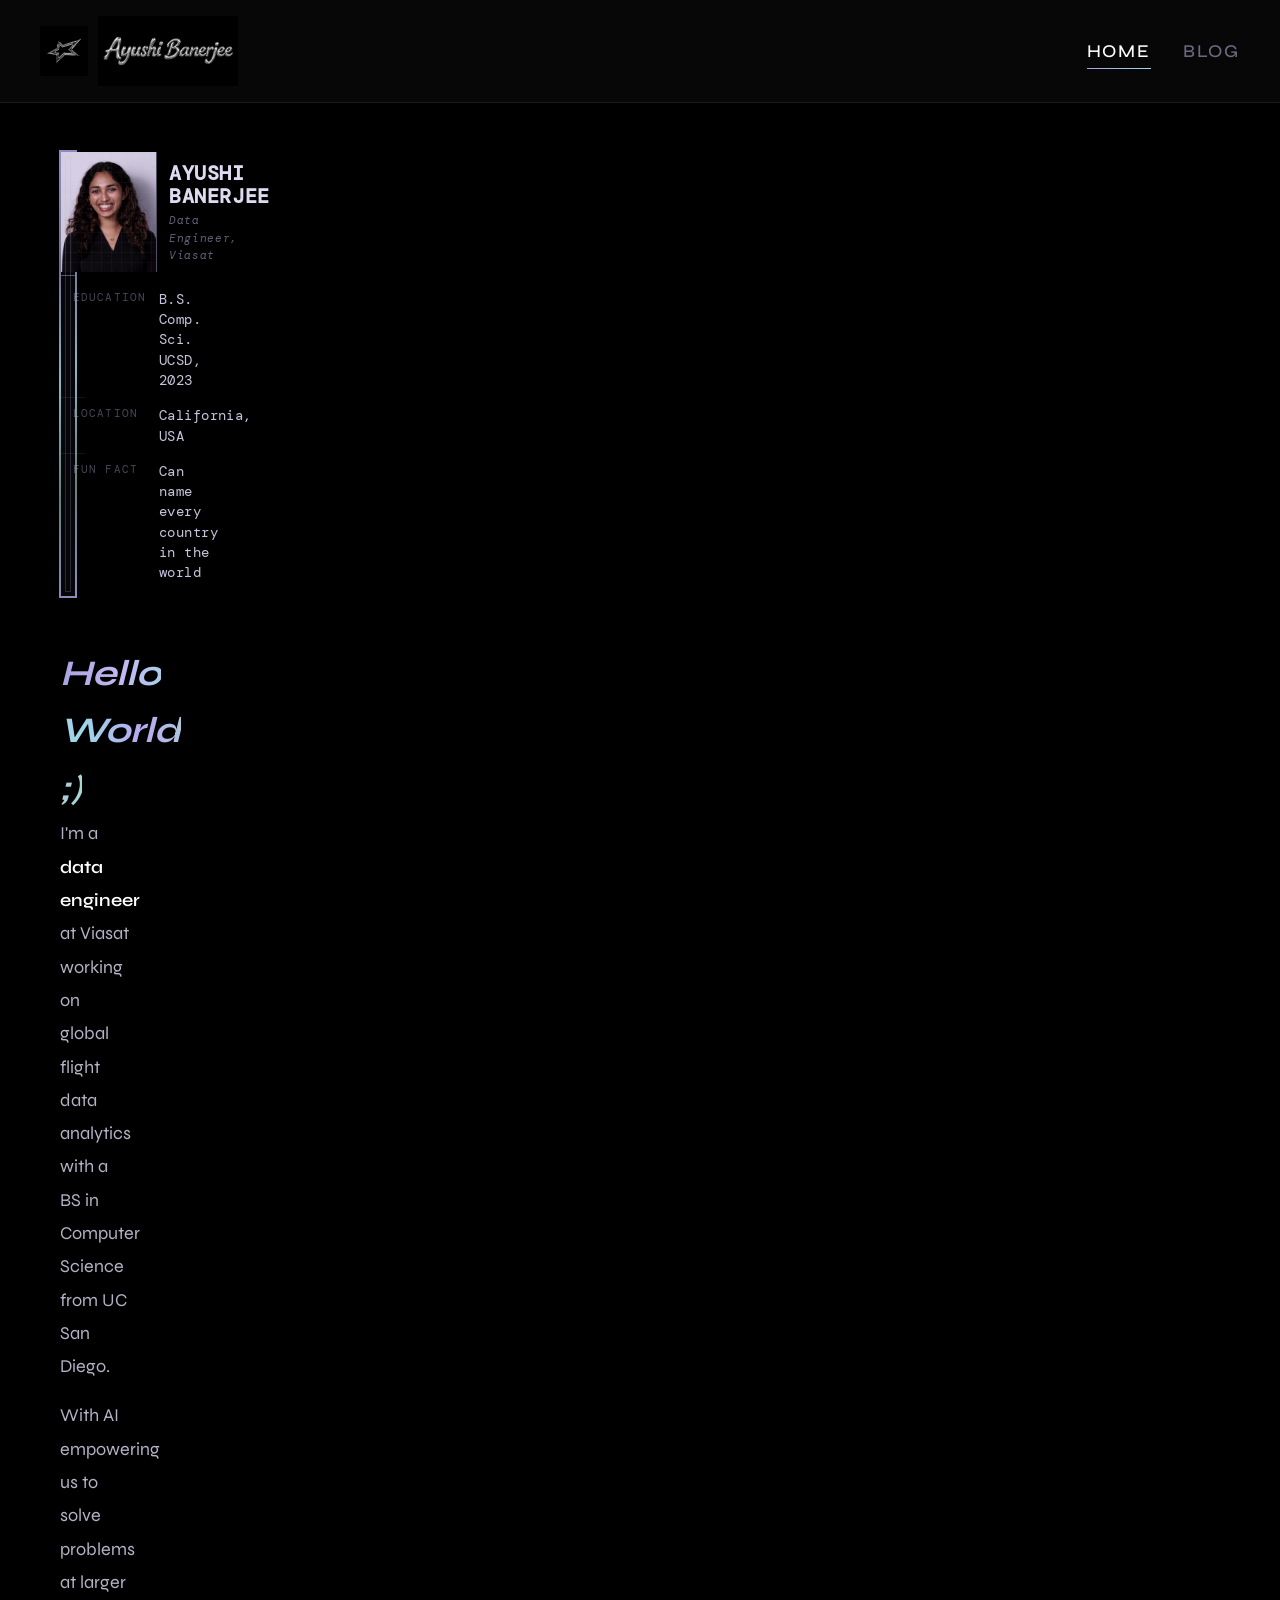
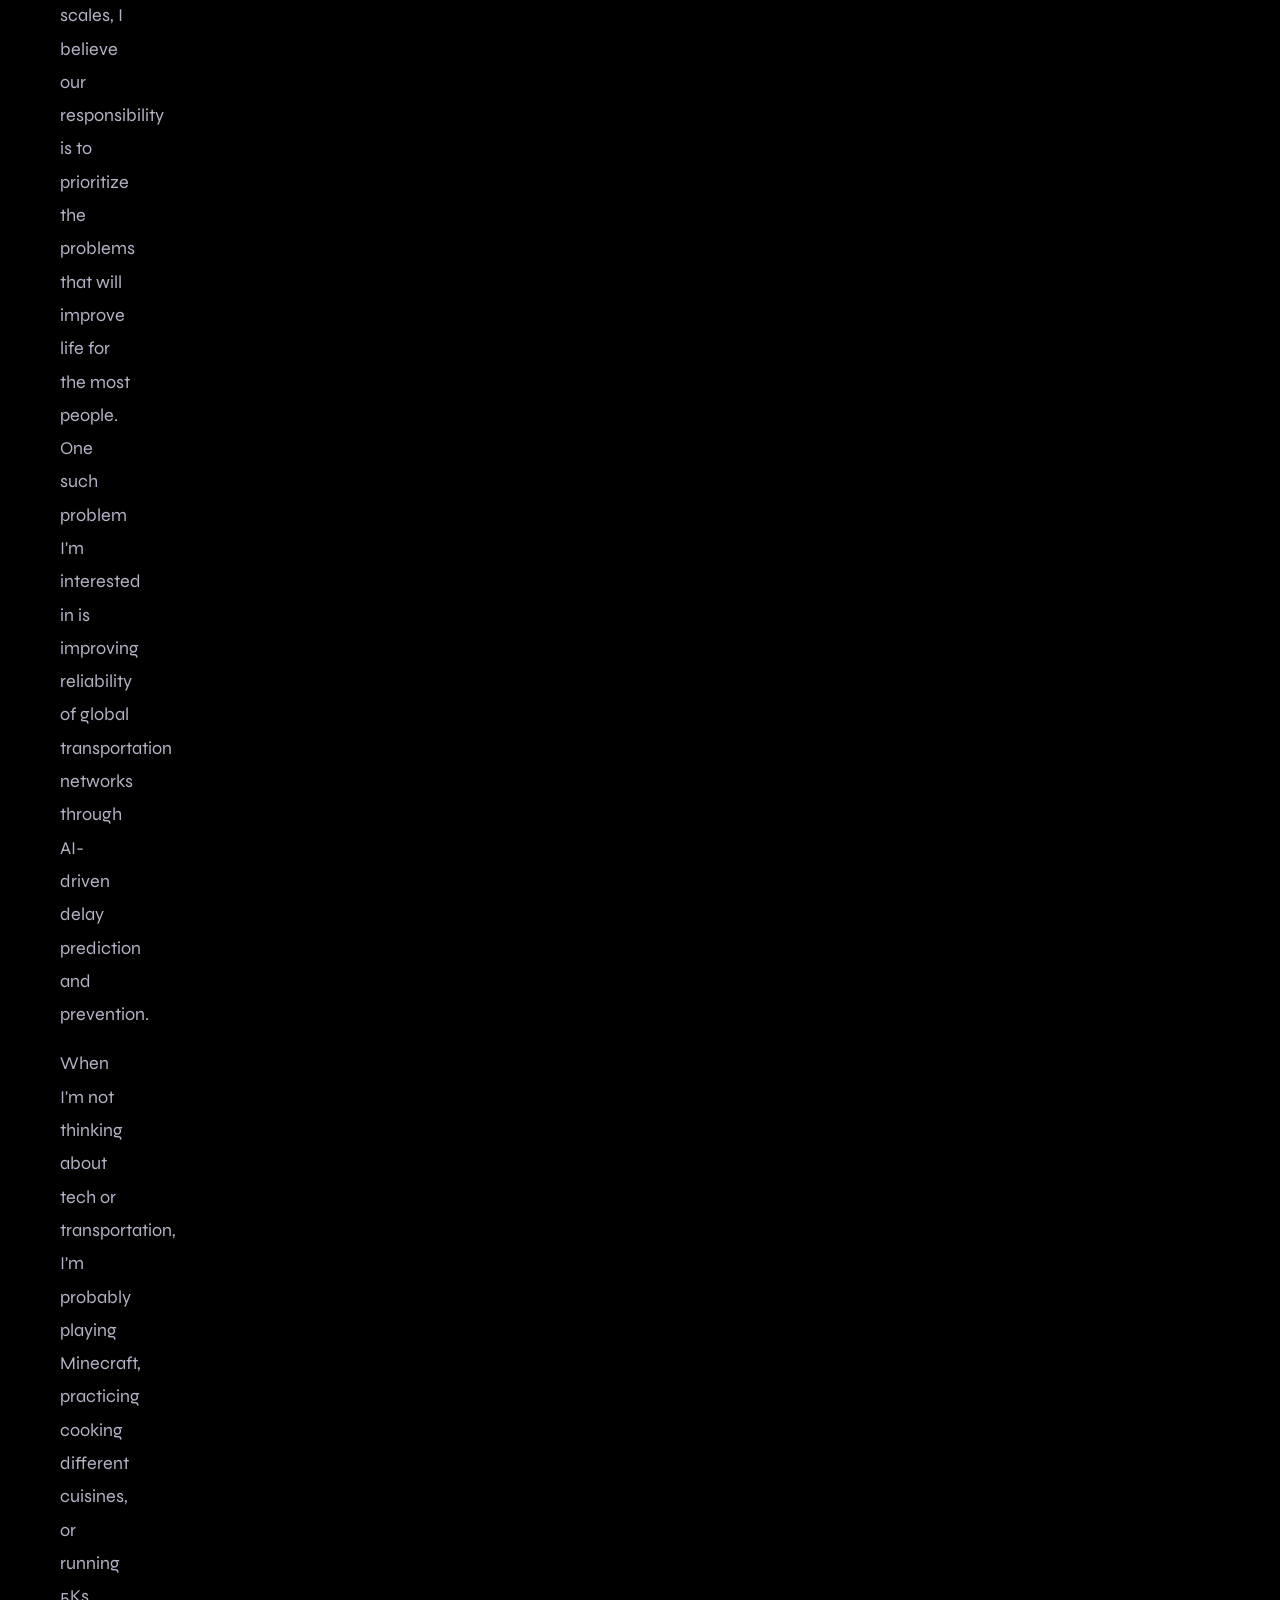
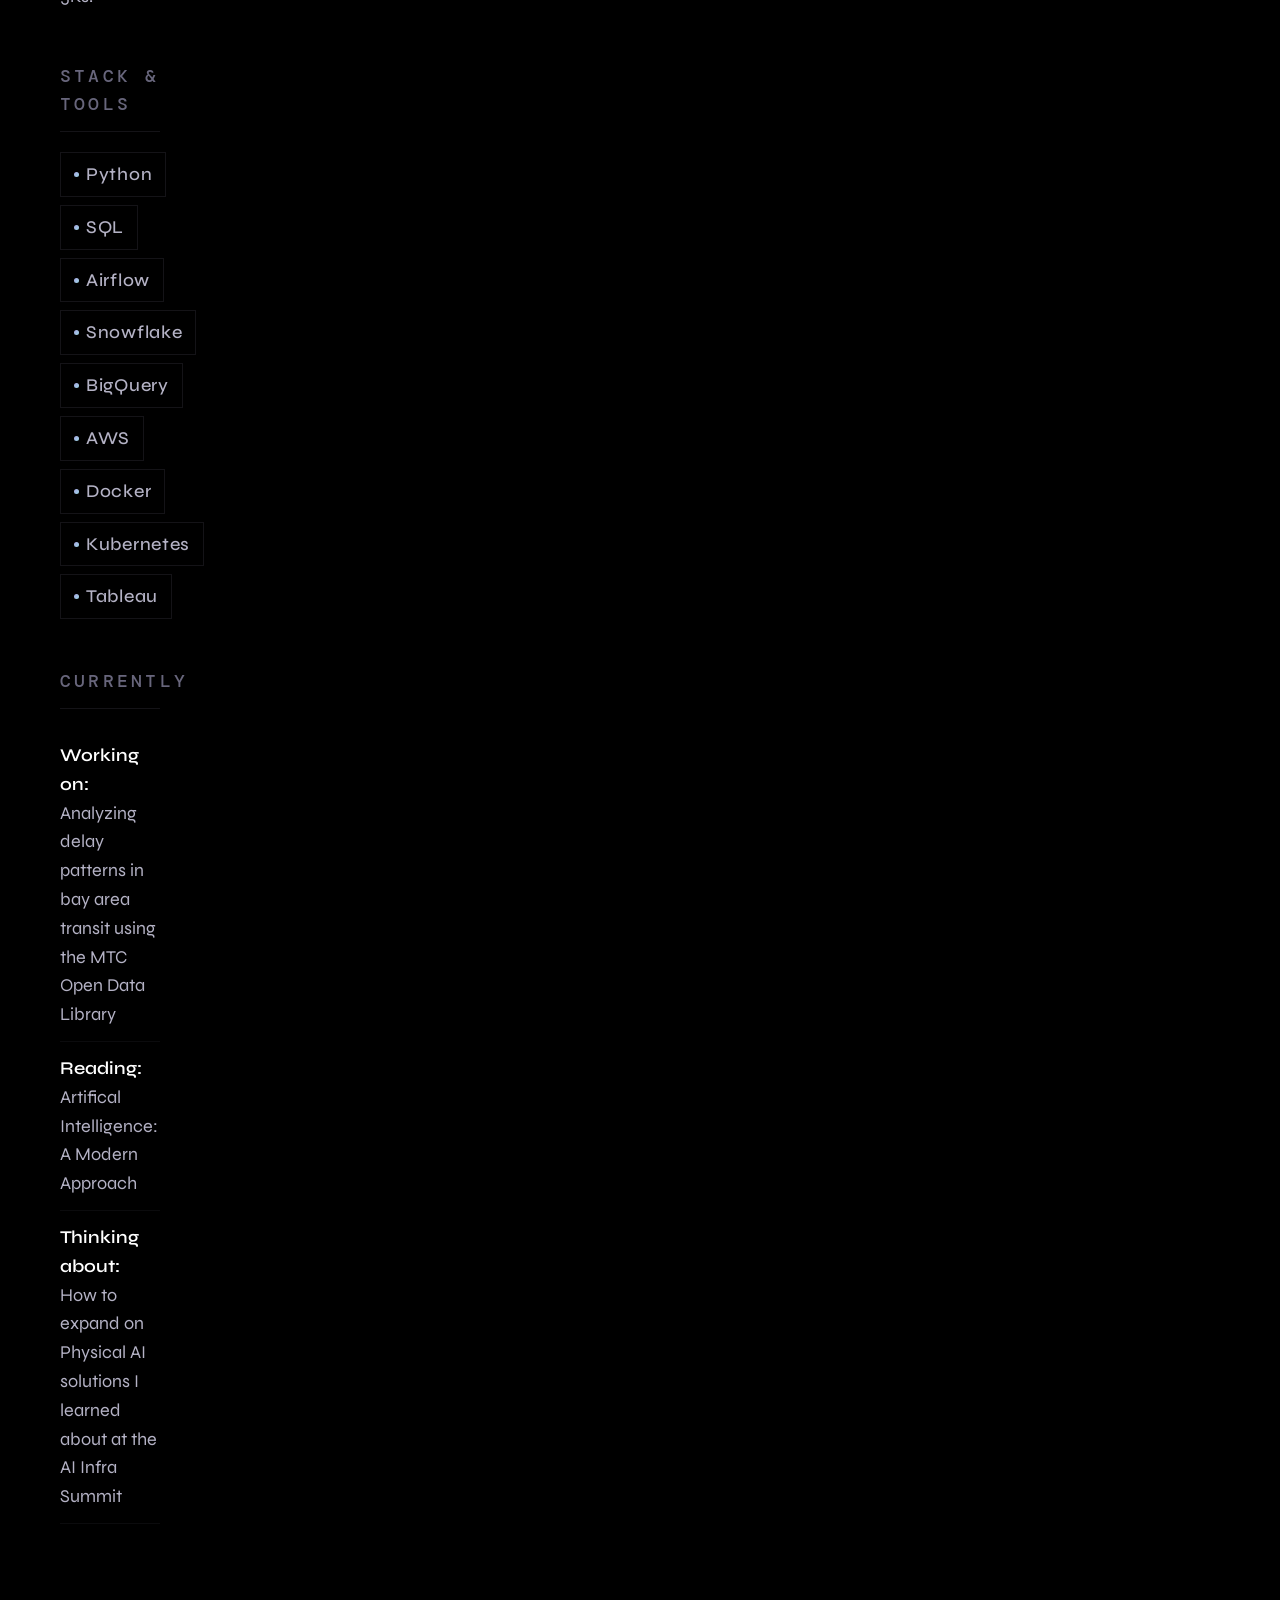
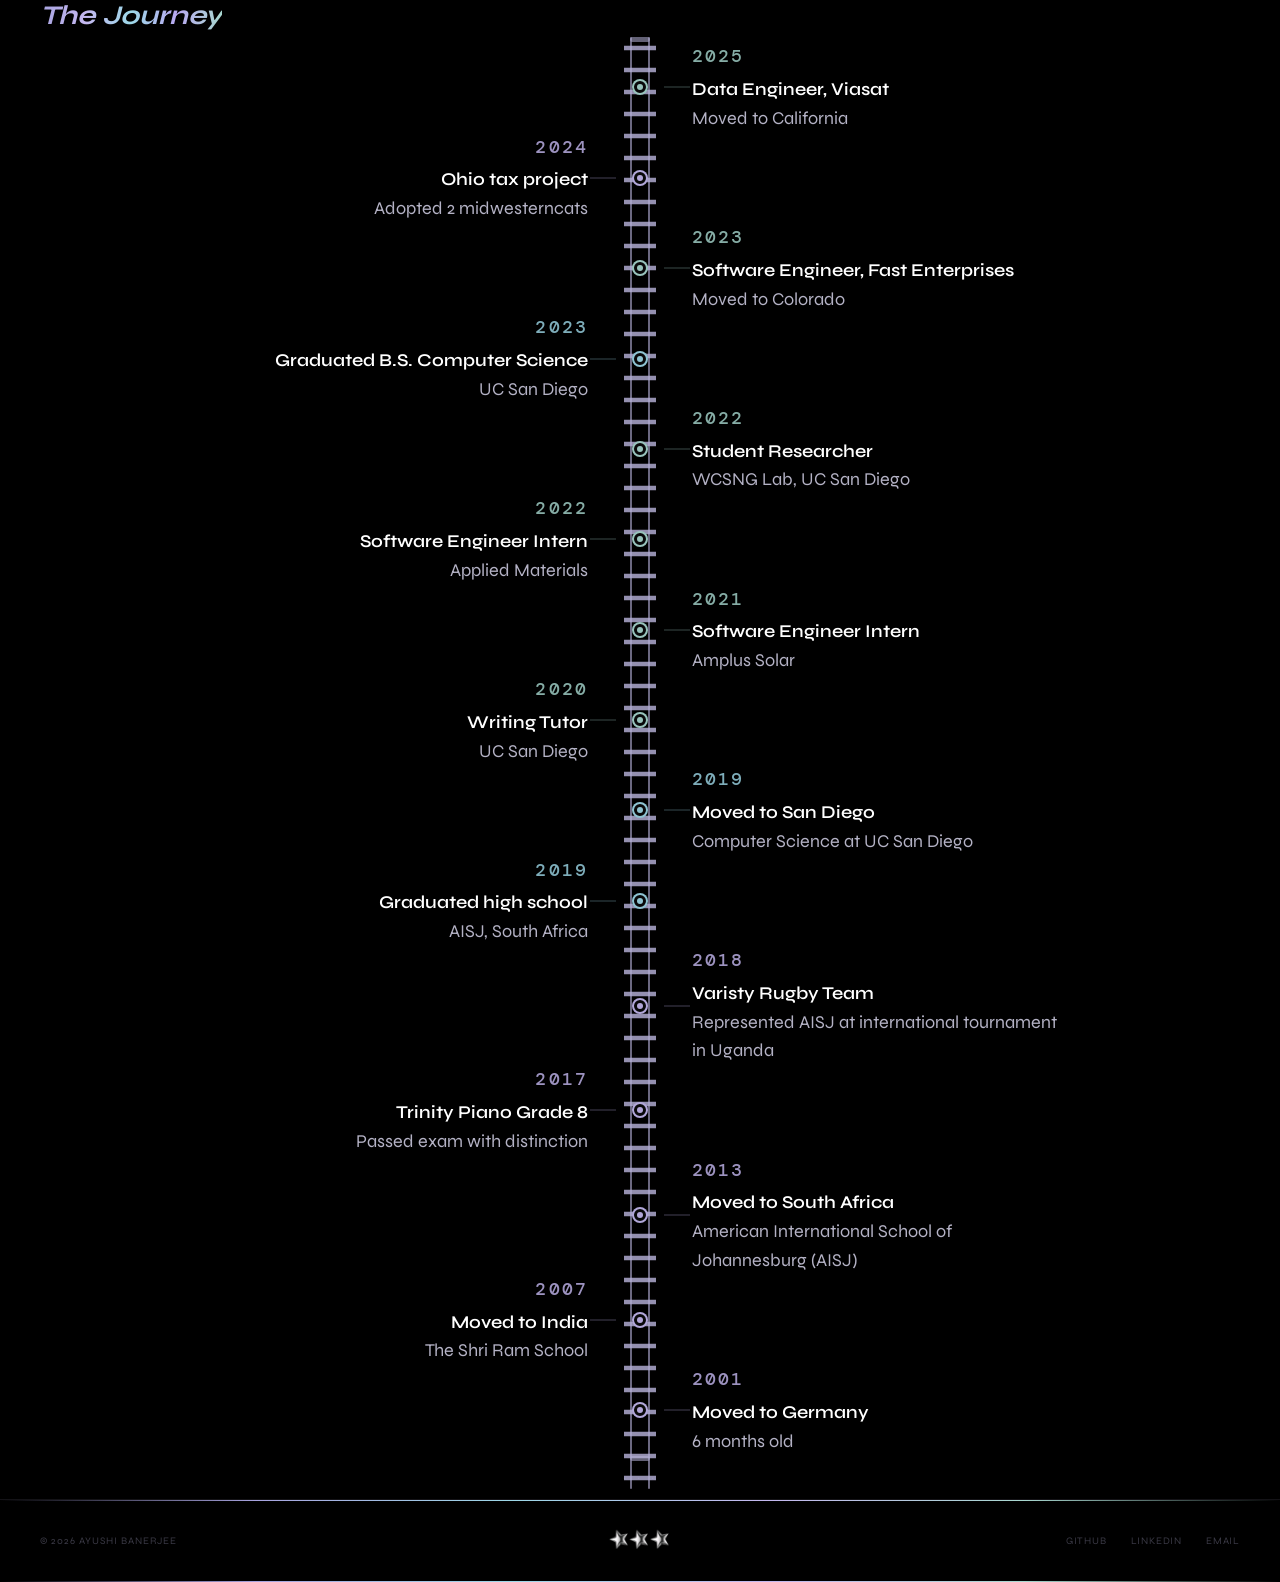
==== commit 78a25294: "UI adjustments" ====
--- a/index.html
+++ b/index.html
@@ -10,18 +10,100 @@
     body { display: flex; flex-direction: column; min-height: 100vh; }
     main { flex: 1; }
 
-    /* ── TOP ROW: id card + bio side by side ── */
-    .about-top {
+    .about-layout {
       display: grid;
-      grid-template-columns: 300px 1fr;
-      gap: 48px;
-      padding: 48px 60px;
-      align-items: start;
-    }
-
-    /* ── BOTTOM SECTIONS: full width, stacked ── */
-    .about-bottom {
-      padding: 0 60px 60px;
+      grid-template-columns: 220px 1fr;
+      min-height: calc(100vh - 57px - 96px);
+    }
+
+    /* LEFT SIDEBAR */
+    .about-sidebar {
+      border-right: 0.5px solid var(--border);
+      display: flex;
+      flex-direction: column;
+      gap: 32px;
+      position: relative;
+    }
+
+    .avatar-ring {
+      width: 150px;
+      height: 150px;
+      border-radius: 50%;
+      background: var(--bg-2);
+      border: 0.5px solid rgba(180,176,215,0.2);
+      display: flex;
+      align-items: center;
+      justify-content: center;
+      overflow: hidden;
+      position: relative;
+    }
+
+    /* Replace this with your actual photo:
+       <img src="assets/images/avatar.jpg" style="width:100%;height:100%;object-fit:cover;"> */
+    .avatar-placeholder {
+      font-family: var(--font-display);
+      font-size: 32px;
+      color: var(--text-muted);
+      font-style: italic;
+    }
+
+    .sidebar-name {
+      font-family: var(--font-display);
+      font-size: 20px;
+      color: var(--text-primary);
+      padding: 10px 20px;
+      line-height: 1.2;
+    }
+
+    .sidebar-role {
+      font-size: 18px;
+      color: var(--text-muted);
+      padding: 10px 20px;
+      margin-top: 4px;
+      letter-spacing: 0.04em;
+    }
+
+    .sidebar-links {
+      display: flex;
+      flex-direction: column;
+      gap: 0;
+    }
+
+    .sidebar-link {
+      display: flex;
+      justify-content: space-between;
+      align-items: center;
+      padding: 10px 20px;
+      border-bottom: 0.5px solid var(--border-light);
+      font-size: 18px;
+      letter-spacing: 0.07em;
+      color: var(--text-muted);
+      text-transform: uppercase;
+      font-weight: 500;
+      transition: color 0.2s;
+    }
+
+    .sidebar-link:hover { color: var(--text-primary); }
+
+    .sidebar-link .arr {
+      background: linear-gradient(90deg, var(--iri-start), var(--iri-mid2));
+      -webkit-background-clip: text;
+      -webkit-text-fill-color: transparent;
+      background-clip: text;
+      font-size: 18px;
+    }
+
+    .sidebar-sigil {
+      width: 100%;
+      max-width: 120px;
+      object-fit: contain;
+      margin-top: auto;
+      mix-blend-mode: screen;
+    }
+
+    /* RIGHT CONTENT */
+    .about-content {
+      padding: 48px 60px 60px;
       display: flex;
       flex-direction: column;
       gap: 48px;
@@ -43,7 +125,7 @@
 
     .about-bio p {
       display: inline-block;
-      width: 100%;
+      width: 70%;
       font-size: 18px;
       color: var(--text-secondary);
       line-height: 1.85;
@@ -119,154 +201,258 @@
 
     .now-text strong { color: var(--text-primary); font-weight: 600; }
 
-    /* ID CARD */
     .id-card-wrap {
-      position: sticky;
-      top: 80px;
-    }
-
-    .id-card {
-      background: #06060a;
-      position: relative;
-      border: 1.5px solid transparent;
-      background-clip: padding-box;
-      width: 100%;
-      max-width: 280px;
-    }
-
-    .id-card::before {
-      content: '';
-      position: absolute;
-      inset: -2px;
-      background: linear-gradient(
-        135deg,
-        rgba(168,164,224,0.85),
-        rgba(196,184,240,0.6),
-        rgba(157,216,232,0.85),
-        rgba(168,216,208,0.6),
-        rgba(168,164,224,0.85)
-      );
-      z-index: -1;
-    }
-
-    .id-card::after {
-      content: '';
-      position: absolute;
-      inset: 4px;
-      border: 0.5px solid rgba(180,176,215,0.20);
-      pointer-events: none;
-      z-index: 1;
-    }
-
-    .id-card-top {
-      display: grid;
-      grid-template-columns: 96px 1fr;
-      border-bottom: 1px solid rgba(180,176,215,0.45);
-    }
-
-    .id-photo {
-      border-right: 1px solid rgba(180,176,215,0.45);
-      height: 120px;
-      overflow: hidden;
-      position: relative;
-      flex-shrink: 0;
-    }
-
-    .id-photo::after {
-      content: '';
-      position: absolute;
-      inset: 0;
-      background-image:
-        linear-gradient(rgba(180,176,215,0.04) 1px, transparent 1px),
-        linear-gradient(90deg, rgba(180,176,215,0.04) 1px, transparent 1px);
-      background-size: 10px 10px;
-      pointer-events: none;
-    }
-
-    .id-photo img {
-      width: 100%;
-      height: 100%;
-      object-fit: cover;
-      object-position: center top;
-      display: block;
-      filter: grayscale(15%) contrast(1.05);
-    }
-
-    .id-name-block {
-      padding: 10px 12px;
-      display: flex;
-      flex-direction: column;
-      justify-content: center;
-      gap: 4px;
-    }
-
-    .id-name {
-      font-family: var(--font-mono);
-      font-size: 20px;
-      font-weight: 700;
-      color: rgba(228,226,248,0.97);
-      line-height: 1.15;
-      letter-spacing: 0.03em;
-    }
-
-    .id-name-romanised {
-      font-family: var(--font-mono);
-      font-size: 11px;
-      font-style: italic;
-      color: rgba(180,176,215,0.55);
-      letter-spacing: 0.06em;
-    }
-
-    .id-number {
-      font-family: var(--font-mono);
-      font-size: 11px;
-      color: rgba(168,164,224,0.45);
-      letter-spacing: 0.14em;
-      margin-top: 2px;
-    }
-
-    .id-fields {
-      padding: 6px 0;
-    }
-
-    .id-field {
-      display: grid;
-      grid-template-columns: 86px 1fr;
-      border-bottom: 0.5px solid rgba(180,176,215,0.10);
-      padding: 7px 12px;
-    }
-
-    .id-field:last-child { border-bottom: none; }
-
-    .id-field-label {
-      font-family: var(--font-mono);
-      font-size: 11px;
-      letter-spacing: 0.10em;
-      text-transform: uppercase;
-      color: rgba(180,176,215,0.40);
-      padding-top: 1px;
-      line-height: 1.45;
-    }
-
-    .id-field-val {
-      font-family: var(--font-mono);
-      font-size: 14px;
-      color: rgba(220,218,245,0.90);
-      letter-spacing: 0.03em;
-      line-height: 1.45;
-    }
-
-    .id-field-val.active {
-      background: linear-gradient(90deg, #a8a4e0, #9dd8e8, #c4b8f0);
-      -webkit-background-clip: text;
-      -webkit-text-fill-color: transparent;
-      background-clip: text;
-      font-weight: 600;
-    }
-
-    /* TIMELINE */
+    position: sticky;
+    top: 80px;
+    padding-right: 48px;
+  }
+
+  .id-card {
+    background: #06060a;
+    position: relative;
+    border: 1.5px solid transparent;
+    background-clip: padding-box;
+    max-width: 280px;
+    display: inline-block;
+    width: 30%;
+  }
+
+  .id-card::before {
+    content: '';
+    position: absolute;
+    inset: -2px;
+    background: linear-gradient(
+      135deg,
+      rgba(168,164,224,0.85),
+      rgba(196,184,240,0.6),
+      rgba(157,216,232,0.85),
+      rgba(168,216,208,0.6),
+      rgba(168,164,224,0.85)
+    );
+    z-index: -1;
+  }
+
+  .id-card::after {
+    content: '';
+    position: absolute;
+    inset: 4px;
+    border: 0.5px solid rgba(180,176,215,0.20);
+    pointer-events: none;
+    z-index: 1;
+  }
+
+  .id-card-top {
+    display: grid;
+    grid-template-columns: 96px 1fr;
+    border-bottom: 1px solid rgba(180,176,215,0.45);
+  }
+
+  .id-photo {
+    border-right: 1px solid rgba(180,176,215,0.45);
+    height: 120px;
+    overflow: hidden;
+    position: relative;
+    flex-shrink: 0;
+  }
+
+  .id-photo::after {
+    content: '';
+    position: absolute;
+    inset: 0;
+    background-image:
+      linear-gradient(rgba(180,176,215,0.04) 1px, transparent 1px),
+      linear-gradient(90deg, rgba(180,176,215,0.04) 1px, transparent 1px);
+    background-size: 10px 10px;
+    pointer-events: none;
+  }
+
+  .id-photo img {
+    width: 100%;
+    height: 100%;
+    object-fit: cover;
+    object-position: center top;
+    display: block;
+    filter: grayscale(15%) contrast(1.05);
+  }
+
+  .id-name-block {
+    padding: 10px 12px;
+    display: flex;
+    flex-direction: column;
+    justify-content: center;
+    gap: 4px;
+  }
+
+  .id-name {
+    font-family: var(--font-mono);
+    font-size: 20px;
+    font-weight: 700;
+    color: rgba(228,226,248,0.97);
+    line-height: 1.15;
+    letter-spacing: 0.03em;
+  }
+
+  .id-name-romanised {
+    font-family: var(--font-mono);
+    font-size: 11px;
+    font-style: italic;
+    color: rgba(180,176,215,0.55);
+    letter-spacing: 0.06em;
+  }
+
+  .id-number {
+    font-family: var(--font-mono);
+    font-size: 11px;
+    color: rgba(168,164,224,0.45);
+    letter-spacing: 0.14em;
+    margin-top: 2px;
+  }
+
+  .id-fields {
+    padding: 6px 0;
+  }
+
+  .id-field {
+    display: grid;
+    grid-template-columns: 86px 1fr;
+    border-bottom: 0.5px solid rgba(180,176,215,0.10);
+    padding: 7px 12px;
+  }
+
+  .id-field:last-child { border-bottom: none; }
+
+  .id-field-label {
+    font-family: var(--font-mono);
+    font-size: 11px;
+    letter-spacing: 0.10em;
+    text-transform: uppercase;
+    color: rgba(180,176,215,0.40);
+    padding-top: 1px;
+    line-height: 1.45;
+  }
+
+  .id-field-val {
+    font-family: var(--font-mono);
+    font-size: 14px;
+    color: rgba(220,218,245,0.90);
+    letter-spacing: 0.03em;
+    line-height: 1.45;
+  }
+
+  .id-field-val.active {
+    background: linear-gradient(90deg, #a8a4e0, #9dd8e8, #c4b8f0);
+    -webkit-background-clip: text;
+    -webkit-text-fill-color: transparent;
+    background-clip: text;
+    font-weight: 600;
+  }
+  </style>
+</head>
+<body>
+
+  <main>
+    <div class="about-layout">
+
+      <!-- CONTENT -->
+      <div class="about-content">
+        <div class="id-card-wrap">
+          <div class="id-card">
+
+            <div class="id-card-top">
+              <div class="id-photo">
+                <img src="assets/images/avatar.png" alt="Ayushi Banerjee">
+              </div>
+              <div class="id-name-block">
+                <div class="id-name">AYUSHI<br>BANERJEE</div>
+                <div class="id-name-romanised">Data Engineer, Viasat</div>
+              </div>
+            </div>
+
+            <div class="id-fields">
+              <div class="id-field">
+                <div class="id-field-label">Education</div>
+                <div class="id-field-val">B.S. Comp. Sci.<br>UCSD, 2023</div>
+              </div>
+              <div class="id-field">
+                <div class="id-field-label">Location</div>
+                <div class="id-field-val">California, USA</div>
+              </div>
+              <div class="id-field">
+                <div class="id-field-label">Fun Fact</div>
+                <div class="id-field-val">Can name every country in the world</div>
+              </div>
+            </div>
+          </div>
+        </div>
+
+        <div class="about-bio"> 
+          <div class="about-section">
+            <h1><em class="iri">Hello World ;)</em></h1>
+            <p>
+              I'm a <strong>data engineer</strong> at Viasat working on global flight data analytics with a BS in Computer Science from UC San Diego.
+            </p>
+            <p>
+              With AI empowering us to solve problems at larger scales, I believe our responsibility is to prioritize the problems that will improve life for the most people. One such problem I'm interested in is improving reliability of global transportation networks through AI-driven delay prediction and prevention.
+            </p>
+            <p>
+              When I'm not thinking about tech or transportation, I'm probably playing Minecraft, practicing cooking different cuisines, or running 5Ks.
+            </p>
+          </div>
+        </div>
+
+        <div class="about-section">
+          <div class="about-section-hd">Stack &amp; tools</div>
+          <div class="chips">
+            <div class="chip"><div class="chip-dot"></div>Python</div>
+            <div class="chip"><div class="chip-dot"></div>SQL</div>
+            <div class="chip"><div class="chip-dot"></div>Airflow</div>
+            <div class="chip"><div class="chip-dot"></div>Snowflake</div>
+            <div class="chip"><div class="chip-dot"></div>BigQuery</div>
+            <div class="chip"><div class="chip-dot"></div>AWS</div>
+            <div class="chip"><div class="chip-dot"></div>Docker</div>
+            <div class="chip"><div class="chip-dot"></div>Kubernetes</div>
+            <div class="chip"><div class="chip-dot"></div>Tableau</div>
+          </div>
+        </div>
+
+        <div class="about-section">
+          <div class="about-section-hd">Currently</div>
+          <div class="now-list">
+            <div class="now-item">
+              <span class="now-text"><strong>Working on:</strong> Analyzing delay patterns in bay area transit using the <a href="https://mtc.ca.gov/tools-resources/data-tools/open-data-library" target="_blank">
+            MTC Open Data Library</a></span>
+            </div>
+            <div class="now-item">
+              <span class="now-text"><strong>Reading:</strong> Artifical Intelligence: A Modern Approach</span>
+            </div>
+            <div class="now-item">
+              <span class="now-text"><strong>Thinking about:</strong> How to expand on Physical AI solutions I learned about at the AI Infra Summit</span>
+            </div>
+          </div>
+        </div>
+
+      </div>
+    </div>
+    <!--
+  ============================================================
+  TIMELINE SECTION
+  ============================================================
+  ADDING A NEW STATION:
+  Copy one .tl-row block, set the correct side class
+  (.tl-left or .tl-right), update year / title / sub,
+  and set the colour class on the row:
+    .tl-personal  — lavender
+    .tl-edu       — ice blue
+    .tl-work      — mint green
+  ============================================================
+-->
+
+<section class="tl-section">
+
+  <style>
+    /* ── wrapper ── */
     .tl-section {
-      padding: 10px 0;
+      padding: 10px 40px;
       position: relative;
     }
 
@@ -299,6 +485,7 @@
       background-clip: text;
     }
 
+    /* ── legend ── */
     .tl-legend {
       display: flex;
       gap: 24px;
@@ -325,6 +512,7 @@
       flex-shrink: 0;
     }
 
+    /* ── track container ── */
     .tl-track {
       position: relative;
       display: flex;
@@ -334,6 +522,7 @@
       margin: 0 auto;
     }
 
+    /* ── rails (two vertical lines) ── */
     .tl-rails {
       position: absolute;
       top: 0; bottom: 0;
@@ -355,6 +544,7 @@
     .tl-rail:first-child { left: 0; }
     .tl-rail:last-child  { right: 0; }
 
+    /* ── crossties (SVG pattern overlay) ── */
     .tl-ties {
       position: absolute;
       top: 0; bottom: 0;
@@ -366,6 +556,7 @@
       overflow: visible;
     }
 
+    /* ── end caps ── */
     .tl-cap {
       width: 20px;
       height: 5px;
@@ -385,6 +576,7 @@
       z-index: 1;
     }
 
+    /* ── rows ── */
     .tl-row {
       display: grid;
       grid-template-columns: 1fr 48px 1fr;
@@ -405,6 +597,7 @@
       position: relative;
     }
 
+    /* ── station dot ── */
     .tl-dot {
       width: 16px;
       height: 16px;
@@ -428,6 +621,7 @@
       border-radius: 50%;
     }
 
+    /* ── horizontal connector from dot to card ── */
     .tl-conn {
       position: absolute;
       top: 50%;
@@ -440,6 +634,7 @@
     .tl-conn-left  { right: 100%; }
     .tl-conn-right { left: 100%; }
 
+    /* ── card text ── */
     .tl-year {
       font-family: var(--font-mono, monospace);
       font-size: 18px;
@@ -463,6 +658,7 @@
       line-height: 1.45;
     }
 
+    /* ── colour themes ── */
     .tl-personal .tl-dot        { border-color: rgba(196,184,240,0.9); }
     .tl-personal .tl-dot-inner  { background:   rgba(196,184,240,0.9); }
     .tl-personal .tl-year       { color:        rgba(196,184,240,0.8); }
@@ -478,341 +674,286 @@
     .tl-work .tl-year       { color:        rgba(168,216,208,0.8); }
     .tl-work .tl-conn       { background:   rgba(168,216,208,1);   }
 
+    /* ── responsive: collapse to single column on small screens ── */
     @media (max-width: 600px) {
-      .about-top {
-        grid-template-columns: 1fr;
-        padding: 32px 20px;
-      }
-      .about-bottom { padding: 0 20px 48px; }
-      .id-card-wrap { position: static; }
       .tl-row {
         grid-template-columns: 40px 1fr;
         min-height: 72px;
       }
+
       .tl-left-cell  { display: none; }
       .tl-right-cell { grid-column: 2; padding-left: 20px; text-align: left; }
+
+      /* always show content on right when collapsed */
       .tl-row .tl-center-cell { grid-column: 1; }
+
+      /* move left-side cards to right column */
+      .tl-row .tl-left-cell-content {
+        display: block;
+        grid-column: 2;
+        padding-left: 20px;
+        text-align: left;
+      }
+
       .tl-rails { left: 20px; transform: none; }
       .tl-ties  { left: 20px; transform: none; }
       .tl-cap   { margin-left: 10px; }
     }
   </style>
-</head>
-<body>
-
-  <main>
-
-    <!-- ── ROW 1: [id card] [bio] ── -->
-    <div class="about-top">
-
-      <div class="id-card-wrap">
-        <div class="id-card">
-          <div class="id-card-top">
-            <div class="id-photo">
-              <img src="assets/images/avatar.png" alt="Ayushi Banerjee">
-            </div>
-            <div class="id-name-block">
-              <div class="id-name">AYUSHI<br>BANERJEE</div>
-              <div class="id-name-romanised">Data Engineer, Viasat</div>
-            </div>
-          </div>
-          <div class="id-fields">
-            <div class="id-field">
-              <div class="id-field-label">Education</div>
-              <div class="id-field-val">B.S. Comp. Sci.<br>UCSD, 2023</div>
-            </div>
-            <div class="id-field">
-              <div class="id-field-label">Location</div>
-              <div class="id-field-val">California, USA</div>
-            </div>
-            <div class="id-field">
-              <div class="id-field-label">Fun Fact</div>
-              <div class="id-field-val">Can name every country in the world</div>
-            </div>
-          </div>
-        </div>
-      </div>
-
-      <div class="about-bio">
-        <div class="about-section">
-          <h1><em class="iri">Hello World ;)</em></h1>
-          <p>
-            I'm a <strong>data engineer</strong> at Viasat working on global flight data analytics with a BS in Computer Science from UC San Diego.
-          </p>
-          <p>
-            With AI empowering us to solve problems at larger scales, I believe our responsibility is to prioritize the problems that will improve life for the most people. One such problem I'm interested in is improving reliability of global transportation networks through AI-driven delay prediction and prevention.
-          </p>
-          <p>
-            When I'm not thinking about tech or transportation, I'm probably playing Minecraft, practicing cooking different cuisines, or running 5Ks.
-          </p>
-        </div>
-      </div>
-
-    </div>
-
-    <!-- ── ROWS 2–4: currently, stack, journey — full width ── -->
-    <div class="about-bottom">
-
-      <div class="about-section">
-        <div class="about-section-hd">Currently</div>
-        <div class="now-list">bhgvlki
-          <div class="now-item">
-            <span class="now-text"><strong>Working on:</strong> Analysing delay patterns in bay area transit using the <a href="https://mtc.ca.gov/tools-resources/data-tools/open-data-library" target="_blank">MTC Open Data Library</a></span>
-          </div>
-          <div class="now-item">
-            <span class="now-text"><strong>Reading:</strong> Artifical Intelligence: A Modern Approach</span>
-          </div>
-          <div class="now-item">
-            <span class="now-text"><strong>Thinking about:</strong> How to expand on Physical AI solutions I learned about at the AI Infra Summit</span>
-          </div>
-        </div>
-      </div>
-
-      <div class="about-section">
-        <div class="about-section-hd">Stack &amp; tools</div>
-        <div class="chips">
-          <div class="chip"><div class="chip-dot"></div>Python</div>
-          <div class="chip"><div class="chip-dot"></div>SQL</div>
-          <div class="chip"><div class="chip-dot"></div>Airflow</div>
-          <div class="chip"><div class="chip-dot"></div>Snowflake</div>
-          <div class="chip"><div class="chip-dot"></div>BigQuery</div>
-          <div class="chip"><div class="chip-dot"></div>AWS</div>
-          <div class="chip"><div class="chip-dot"></div>Docker</div>
-          <div class="chip"><div class="chip-dot"></div>Kubernetes</div>
-          <div class="chip"><div class="chip-dot"></div>Tableau</div>
-        </div>
-      </div>
-
-      <!-- TIMELINE -->
-      <section class="tl-section">
-        <div class="about-section"><h1><em class="iri">The Journey</em></h1></div>
-
-        <div class="tl-track">
-          <svg class="tl-ties" height="100%" width="32" style="position:absolute;top:0;left:50%;transform:translateX(-50%);overflow:visible;pointer-events:none;z-index:0;">
-            <defs>
-              <pattern id="tl-tie-pattern" x="0" y="0" width="32" height="22" patternUnits="userSpaceOnUse">
-                <line x1="0" y1="11" x2="32" y2="11" stroke="rgba(180,176,215,0.82)" stroke-width="4.5" stroke-linecap="round"/>
-              </pattern>
-            </defs>
-            <rect width="32" height="100%" fill="url(#tl-tie-pattern)"/>
-          </svg>
-
-          <div class="tl-rails">
-            <div class="tl-rail"></div>
-            <div class="tl-rail"></div>
-          </div>
-
-          <div style="position:relative;z-index:1;margin-bottom:0;">
-            <div class="tl-cap"></div>
-          </div>
-
-          <div class="tl-row tl-work">
-            <div class="tl-left-cell"></div>
-            <div class="tl-center-cell">
-              <div class="tl-dot"><div class="tl-dot-inner"></div></div>
-              <div class="tl-conn tl-conn-right"></div>
-            </div>
-            <div class="tl-right-cell">
-              <div class="tl-year">2025</div>
-              <div class="now-text"><strong>Data Engineer, Viasat</strong></div>
-              <div class="now-text">Moved to California</div>
-            </div>
-          </div>
-
-          <div class="tl-row tl-personal">
-            <div class="tl-left-cell">
-              <div class="tl-year">2024</div>
-              <div class="now-text"><strong>Ohio tax project</strong></div>
-              <div class="now-text">Adopted 2 midwestern cats</div>
-            </div>
-            <div class="tl-center-cell">
-              <div class="tl-conn tl-conn-left"></div>
-              <div class="tl-dot"><div class="tl-dot-inner"></div></div>
-            </div>
-            <div class="tl-right-cell"></div>
-          </div>
-
-          <div class="tl-row tl-work">
-            <div class="tl-left-cell"></div>
-            <div class="tl-center-cell">
-              <div class="tl-dot"><div class="tl-dot-inner"></div></div>
-              <div class="tl-conn tl-conn-right"></div>
-            </div>
-            <div class="tl-right-cell">
-              <div class="tl-year">2023</div>
-              <div class="now-text"><strong>Software Engineer, Fast Enterprises</strong></div>
-              <div class="now-text">Moved to Colorado</div>
-            </div>
-          </div>
-
-          <div class="tl-row tl-edu">
-            <div class="tl-left-cell">
-              <div class="tl-year">2023</div>
-              <div class="now-text"><strong>Graduated B.S. Computer Science</strong></div>
-              <div class="now-text">UC San Diego</div>
-            </div>
-            <div class="tl-center-cell">
-              <div class="tl-conn tl-conn-left"></div>
-              <div class="tl-dot"><div class="tl-dot-inner"></div></div>
-            </div>
-            <div class="tl-right-cell"></div>
-          </div>
-
-          <div class="tl-row tl-work">
-            <div class="tl-left-cell"></div>
-            <div class="tl-center-cell">
-              <div class="tl-dot"><div class="tl-dot-inner"></div></div>
-              <div class="tl-conn tl-conn-right"></div>
-            </div>
-            <div class="tl-right-cell">
-              <div class="tl-year">2022</div>
-              <div class="now-text"><strong>Student Researcher</strong></div>
-              <div class="now-text">WCSNG Lab, UC San Diego</div>
-            </div>
-          </div>
-
-          <div class="tl-row tl-work">
-            <div class="tl-left-cell">
-              <div class="tl-year">2022</div>
-              <div class="now-text"><strong>Software Engineer Intern</strong></div>
-              <div class="now-text">Applied Materials</div>
-            </div>
-            <div class="tl-center-cell">
-              <div class="tl-conn tl-conn-left"></div>
-              <div class="tl-dot"><div class="tl-dot-inner"></div></div>
-            </div>
-            <div class="tl-right-cell"></div>
-          </div>
-
-          <div class="tl-row tl-work">
-            <div class="tl-left-cell"></div>
-            <div class="tl-center-cell">
-              <div class="tl-dot"><div class="tl-dot-inner"></div></div>
-              <div class="tl-conn tl-conn-right"></div>
-            </div>
-            <div class="tl-right-cell">
-              <div class="tl-year">2021</div>
-              <div class="now-text"><strong>Software Engineer Intern</strong></div>
-              <div class="now-text">Amplus Solar</div>
-            </div>
-          </div>
-
-          <div class="tl-row tl-work">
-            <div class="tl-left-cell">
-              <div class="tl-year">2020</div>
-              <div class="now-text"><strong>Writing Tutor</strong></div>
-              <div class="now-text">UC San Diego</div>
-            </div>
-            <div class="tl-center-cell">
-              <div class="tl-conn tl-conn-left"></div>
-              <div class="tl-dot"><div class="tl-dot-inner"></div></div>
-            </div>
-            <div class="tl-right-cell"></div>
-          </div>
-
-          <div class="tl-row tl-edu">
-            <div class="tl-left-cell"></div>
-            <div class="tl-center-cell">
-              <div class="tl-dot"><div class="tl-dot-inner"></div></div>
-              <div class="tl-conn tl-conn-right"></div>
-            </div>
-            <div class="tl-right-cell">
-              <div class="tl-year">2019</div>
-              <div class="now-text"><strong>Moved to San Diego</strong></div>
-              <div class="now-text">Computer Science at UC San Diego</div>
-            </div>
-          </div>
-
-          <div class="tl-row tl-edu">
-            <div class="tl-left-cell">
-              <div class="tl-year">2019</div>
-              <div class="now-text"><strong>Graduated high school</strong></div>
-              <div class="now-text">AISJ, South Africa</div>
-            </div>
-            <div class="tl-center-cell">
-              <div class="tl-conn tl-conn-left"></div>
-              <div class="tl-dot"><div class="tl-dot-inner"></div></div>
-            </div>
-            <div class="tl-right-cell"></div>
-          </div>
-
-          <div class="tl-row tl-personal">
-            <div class="tl-left-cell"></div>
-            <div class="tl-center-cell">
-              <div class="tl-dot"><div class="tl-dot-inner"></div></div>
-              <div class="tl-conn tl-conn-right"></div>
-            </div>
-            <div class="tl-right-cell">
-              <div class="tl-year">2018</div>
-              <div class="now-text"><strong>Varsity Rugby Team</strong></div>
-              <div class="now-text">Represented AISJ at international tournament in Uganda</div>
-            </div>
-          </div>
-
-          <div class="tl-row tl-personal">
-            <div class="tl-left-cell">
-              <div class="tl-year">2017</div>
-              <div class="now-text"><strong>Trinity Piano Grade 8</strong></div>
-              <div class="now-text">Passed exam with distinction</div>
-            </div>
-            <div class="tl-center-cell">
-              <div class="tl-conn tl-conn-left"></div>
-              <div class="tl-dot"><div class="tl-dot-inner"></div></div>
-            </div>
-            <div class="tl-right-cell"></div>
-          </div>
-
-          <div class="tl-row tl-personal">
-            <div class="tl-left-cell"></div>
-            <div class="tl-center-cell">
-              <div class="tl-dot"><div class="tl-dot-inner"></div></div>
-              <div class="tl-conn tl-conn-right"></div>
-            </div>
-            <div class="tl-right-cell">
-              <div class="tl-year">2013</div>
-              <div class="now-text"><strong>Moved to South Africa</strong></div>
-              <div class="now-text">American International School of Johannesburg (AISJ)</div>
-            </div>
-          </div>
-
-          <div class="tl-row tl-personal">
-            <div class="tl-left-cell">
-              <div class="tl-year">2007</div>
-              <div class="now-text"><strong>Moved to India</strong></div>
-              <div class="now-text">The Shri Ram School</div>
-            </div>
-            <div class="tl-center-cell">
-              <div class="tl-conn tl-conn-left"></div>
-              <div class="tl-dot"><div class="tl-dot-inner"></div></div>
-            </div>
-            <div class="tl-right-cell"></div>
-          </div>
-
-          <div class="tl-row tl-personal">
-            <div class="tl-left-cell"></div>
-            <div class="tl-center-cell">
-              <div class="tl-dot"><div class="tl-dot-inner"></div></div>
-              <div class="tl-conn tl-conn-right"></div>
-            </div>
-            <div class="tl-right-cell">
-              <div class="tl-year">2001</div>
-              <div class="now-text"><strong>Moved to Germany</strong></div>
-              <div class="now-text">6 months old</div>
-            </div>
-          </div>
-
-          <div style="position:relative;z-index:1;margin-top:0;">
-            <div class="tl-cap"></div>
-          </div>
-          <div class="tl-ellipsis">· · ·</div>
-
-        </div>
-      </section>
-
-    </div>
-
+
+  <div class="about-section"><h1><em class="iri">The Journey</em></h1></div>
+
+  <div class="tl-track">
+
+    <!-- SVG crossties -->
+    <svg class="tl-ties" height="100%" width="32" style="position:absolute;top:0;left:50%;transform:translateX(-50%);overflow:visible;pointer-events:none;z-index:0;">
+      <defs>
+        <pattern id="tl-tie-pattern" x="0" y="0" width="32" height="22" patternUnits="userSpaceOnUse">
+          <line x1="0" y1="11" x2="32" y2="11"
+                stroke="rgba(180,176,215,0.82)"
+                stroke-width="4.5"
+                stroke-linecap="round"/>
+        </pattern>
+      </defs>
+      <rect width="32" height="100%" fill="url(#tl-tie-pattern)"/>
+    </svg>
+
+    <!-- rails -->
+    <div class="tl-rails">
+      <div class="tl-rail"></div>
+      <div class="tl-rail"></div>
+    </div>
+
+    <!-- top cap -->
+    <div style="position:relative;z-index:1;margin-bottom:0;">
+      <div class="tl-cap"></div>
+    </div>
+
+    <!-- ══════════════════════════════════
+         STATIONS — most recent at top
+         To add: copy a row, update class,
+         year, title, sub.
+    ══════════════════════════════════ -->
+
+    <!-- 2025 · Viasat · RIGHT · work -->
+    <div class="tl-row tl-work">
+      <div class="tl-left-cell"></div>
+      <div class="tl-center-cell">
+        <div class="tl-dot"><div class="tl-dot-inner"></div></div>
+        <div class="tl-conn tl-conn-right"></div>
+      </div>
+      <div class="tl-right-cell">
+        <div class="tl-year">2025</div>
+        <div class="now-text"><strong>Data Engineer, Viasat</strong></div>
+        <div class="now-text">Moved to California</div>
+      </div>
+    </div>
+
+    <!-- 2024 · Ohio + cats · LEFT · personal -->
+    <div class="tl-row tl-personal">
+      <div class="tl-left-cell">
+        <div class="tl-year">2024</div>
+        <div class="now-text"><strong>Ohio tax project</strong></div>
+        <div class="now-text">Adopted 2 midwesterncats</div>
+      </div>
+      <div class="tl-center-cell">
+        <div class="tl-conn tl-conn-left"></div>
+        <div class="tl-dot"><div class="tl-dot-inner"></div></div>
+      </div>
+      <div class="tl-right-cell"></div>
+    </div>
+
+    <!-- 2023 · Fast Enterprises · RIGHT · work -->
+    <div class="tl-row tl-work">
+      <div class="tl-left-cell"></div>
+      <div class="tl-center-cell">
+        <div class="tl-dot"><div class="tl-dot-inner"></div></div>
+        <div class="tl-conn tl-conn-right"></div>
+      </div>
+      <div class="tl-right-cell">
+        <div class="tl-year">2023</div>
+        <div class="now-text"><strong>Software Engineer, Fast Enterprises</strong></div>
+        <div class="now-text">Moved to Colorado</div>
+      </div>
+    </div>
+
+    <!-- 2023 · Graduated UCSD · LEFT · edu -->
+    <div class="tl-row tl-edu">
+      <div class="tl-left-cell">
+        <div class="tl-year">2023</div>
+        <div class="now-text"><strong>Graduated B.S. Computer Science</strong></div>
+        <div class="now-text">UC San Diego</div>
+      </div>
+      <div class="tl-center-cell">
+        <div class="tl-conn tl-conn-left"></div>
+        <div class="tl-dot"><div class="tl-dot-inner"></div></div>
+      </div>
+      <div class="tl-right-cell"></div>
+    </div>
+
+    <!-- 2022 · WCSNG · RIGHT · work -->
+    <div class="tl-row tl-work">
+      <div class="tl-left-cell"></div>
+      <div class="tl-center-cell">
+        <div class="tl-dot"><div class="tl-dot-inner"></div></div>
+        <div class="tl-conn tl-conn-right"></div>
+      </div>
+      <div class="tl-right-cell">
+        <div class="tl-year">2022</div>
+        <div class="now-text"><strong>Student Researcher</strong></div>
+        <div class="now-text">WCSNG Lab, UC San Diego</div>
+      </div>
+    </div>
+
+    <!-- 2022 · Applied Materials · LEFT · work -->
+    <div class="tl-row tl-work">
+      <div class="tl-left-cell">
+        <div class="tl-year">2022</div>
+        <div class="now-text"><strong>Software Engineer Intern</strong></div>
+        <div class="now-text">Applied Materials</div>
+      </div>
+      <div class="tl-center-cell">
+        <div class="tl-conn tl-conn-left"></div>
+        <div class="tl-dot"><div class="tl-dot-inner"></div></div>
+      </div>
+      <div class="tl-right-cell"></div>
+    </div>
+
+    <!-- 2021 · Amplus Solar · RIGHT · work -->
+    <div class="tl-row tl-work">
+      <div class="tl-left-cell"></div>
+      <div class="tl-center-cell">
+        <div class="tl-dot"><div class="tl-dot-inner"></div></div>
+        <div class="tl-conn tl-conn-right"></div>
+      </div>
+      <div class="tl-right-cell">
+        <div class="tl-year">2021</div>
+        <div class="now-text"><strong>Software Engineer Intern</strong></div>
+        <div class="now-text">Amplus Solar</div>
+      </div>
+    </div>
+
+    <!-- 2020 · Writing Tutor · LEFT · work -->
+    <div class="tl-row tl-work">
+      <div class="tl-left-cell">
+        <div class="tl-year">2020</div>
+        <div class="now-text"><strong>Writing Tutor</strong></div>
+        <div class="now-text">UC San Diego</div>
+      </div>
+      <div class="tl-center-cell">
+        <div class="tl-conn tl-conn-left"></div>
+        <div class="tl-dot"><div class="tl-dot-inner"></div></div>
+      </div>
+      <div class="tl-right-cell"></div>
+    </div>
+
+    <!-- 2020 · Changed major · RIGHT · edu -->
+    <div class="tl-row tl-edu">
+      <div class="tl-left-cell"></div>
+      <div class="tl-center-cell">
+        <div class="tl-dot"><div class="tl-dot-inner"></div></div>
+        <div class="tl-conn tl-conn-right"></div>
+      </div>
+      <div class="tl-right-cell">
+        <div class="tl-year">2019</div>
+        <div class="now-text"><strong>Moved to San Diego</strong></div>
+        <div class="now-text">Computer Science at UC San Diego</div>
+      </div>
+    </div>
+
+    <!-- 2019 · Started UCSD · LEFT · edu -->
+    <div class="tl-row tl-edu">
+      <div class="tl-left-cell">
+        <div class="tl-year">2019</div>
+        <div class="now-text"><strong>Graduated high school</strong></div>
+        <div class="now-text">AISJ, South Africa</div>
+      </div>
+      <div class="tl-center-cell">
+        <div class="tl-conn tl-conn-left"></div>
+        <div class="tl-dot"><div class="tl-dot-inner"></div></div>
+      </div>
+      <div class="tl-right-cell"></div>
+    </div>
+
+    <!-- 2019 · Graduated HS · RIGHT · personal -->
+    <div class="tl-row tl-personal">
+      <div class="tl-left-cell"></div>
+      <div class="tl-center-cell">
+        <div class="tl-dot"><div class="tl-dot-inner"></div></div>
+        <div class="tl-conn tl-conn-right"></div>
+      </div>
+      <div class="tl-right-cell">
+        <div class="tl-year">2018</div>
+        <div class="now-text"><strong>Varisty Rugby Team</strong></div>
+        <div class="now-text">Represented AISJ at international tournament in Uganda</div>
+      </div>
+    </div>
+
+    <!-- 2018 · Rugby Uganda · LEFT · personal -->
+    <div class="tl-row tl-personal">
+      <div class="tl-left-cell">
+        <div class="tl-year">2017</div>
+        <div class="now-text"><strong>Trinity Piano Grade 8</strong></div>
+        <div class="now-text">Passed exam with distinction</div>
+      </div>
+      <div class="tl-center-cell">
+        <div class="tl-conn tl-conn-left"></div>
+        <div class="tl-dot"><div class="tl-dot-inner"></div></div>
+      </div>
+      <div class="tl-right-cell"></div>
+    </div>
+
+    <!-- 2017 · Piano Grade 8 · RIGHT · personal -->
+    <div class="tl-row tl-personal">
+      <div class="tl-left-cell"></div>
+      <div class="tl-center-cell">
+        <div class="tl-dot"><div class="tl-dot-inner"></div></div>
+        <div class="tl-conn tl-conn-right"></div>
+      </div>
+      <div class="tl-right-cell">
+        <div class="tl-year">2013</div>
+        <div class="now-text"><strong>Moved to South Africa</strong></div>
+        <div class="now-text">American International School of Johannesburg (AISJ)</div>
+      </div>
+    </div>
+
+    <!-- 2013 · South Africa · LEFT · personal -->
+    <div class="tl-row tl-personal">
+      <div class="tl-left-cell">
+        <div class="tl-year">2007</div>
+        <div class="now-text"><strong>Moved to India</strong></div>
+        <div class="now-text">The Shri Ram School</div>
+      </div>
+      <div class="tl-center-cell">
+        <div class="tl-conn tl-conn-left"></div>
+        <div class="tl-dot"><div class="tl-dot-inner"></div></div>
+      </div>
+      <div class="tl-right-cell"></div>
+    </div>
+
+    <!-- 2007 · India · RIGHT · personal -->
+    <div class="tl-row tl-personal">
+      <div class="tl-left-cell"></div>
+      <div class="tl-center-cell">
+        <div class="tl-dot"><div class="tl-dot-inner"></div></div>
+        <div class="tl-conn tl-conn-right"></div>
+      </div>
+      <div class="tl-right-cell">
+        <div class="tl-year">2001</div>
+        <div class="now-text"><strong>Moved to Germany</strong></div>
+        <div class="now-text">6 months old</div>
+      </div>
+    </div>
+
+    <!-- bottom cap -->
+    <div style="position:relative;z-index:1;margin-top:0;">
+      <div class="tl-cap"></div>
+    </div>
+    <div class="tl-ellipsis">· · ·</div>
+
+  </div><!-- .tl-track -->
+</section>
   </main>
-
-  <script src="assets/components.js"></script>
+<script src="assets/components.js"></script>
 </body>
 </html>
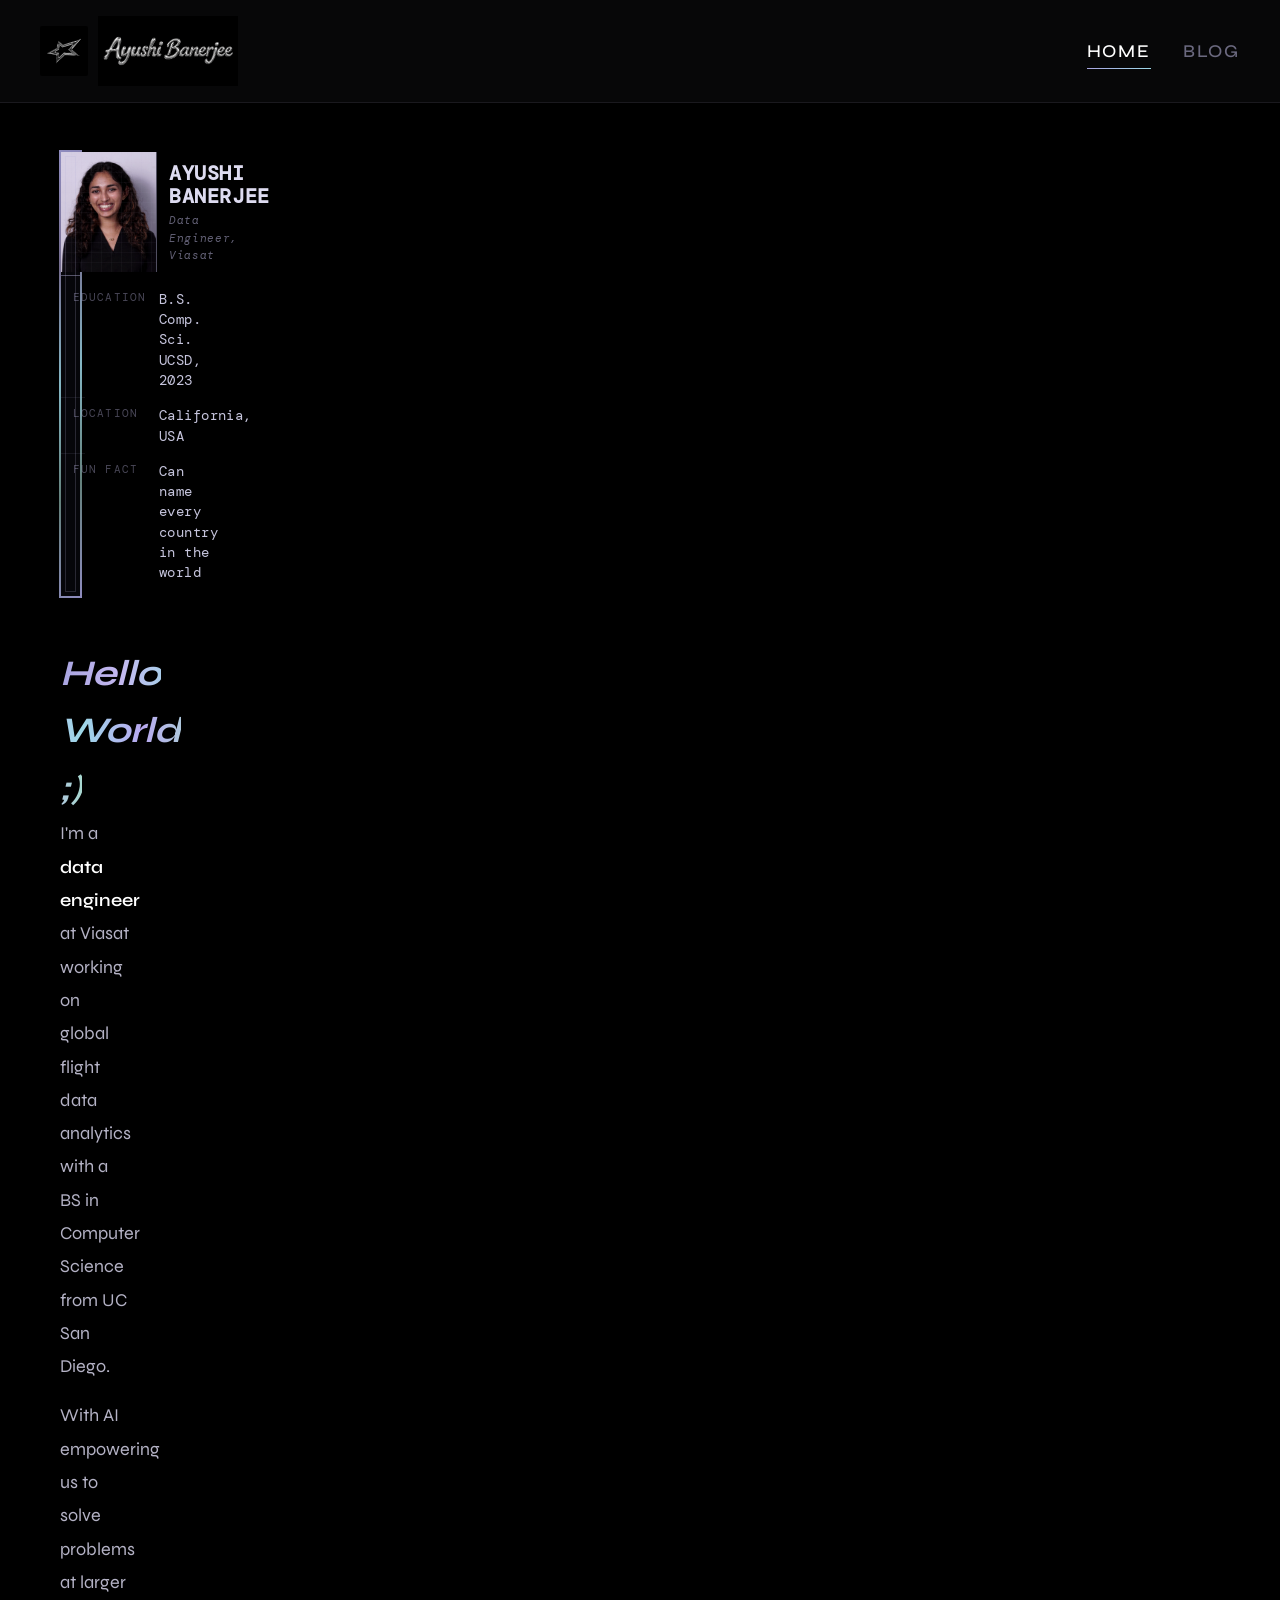
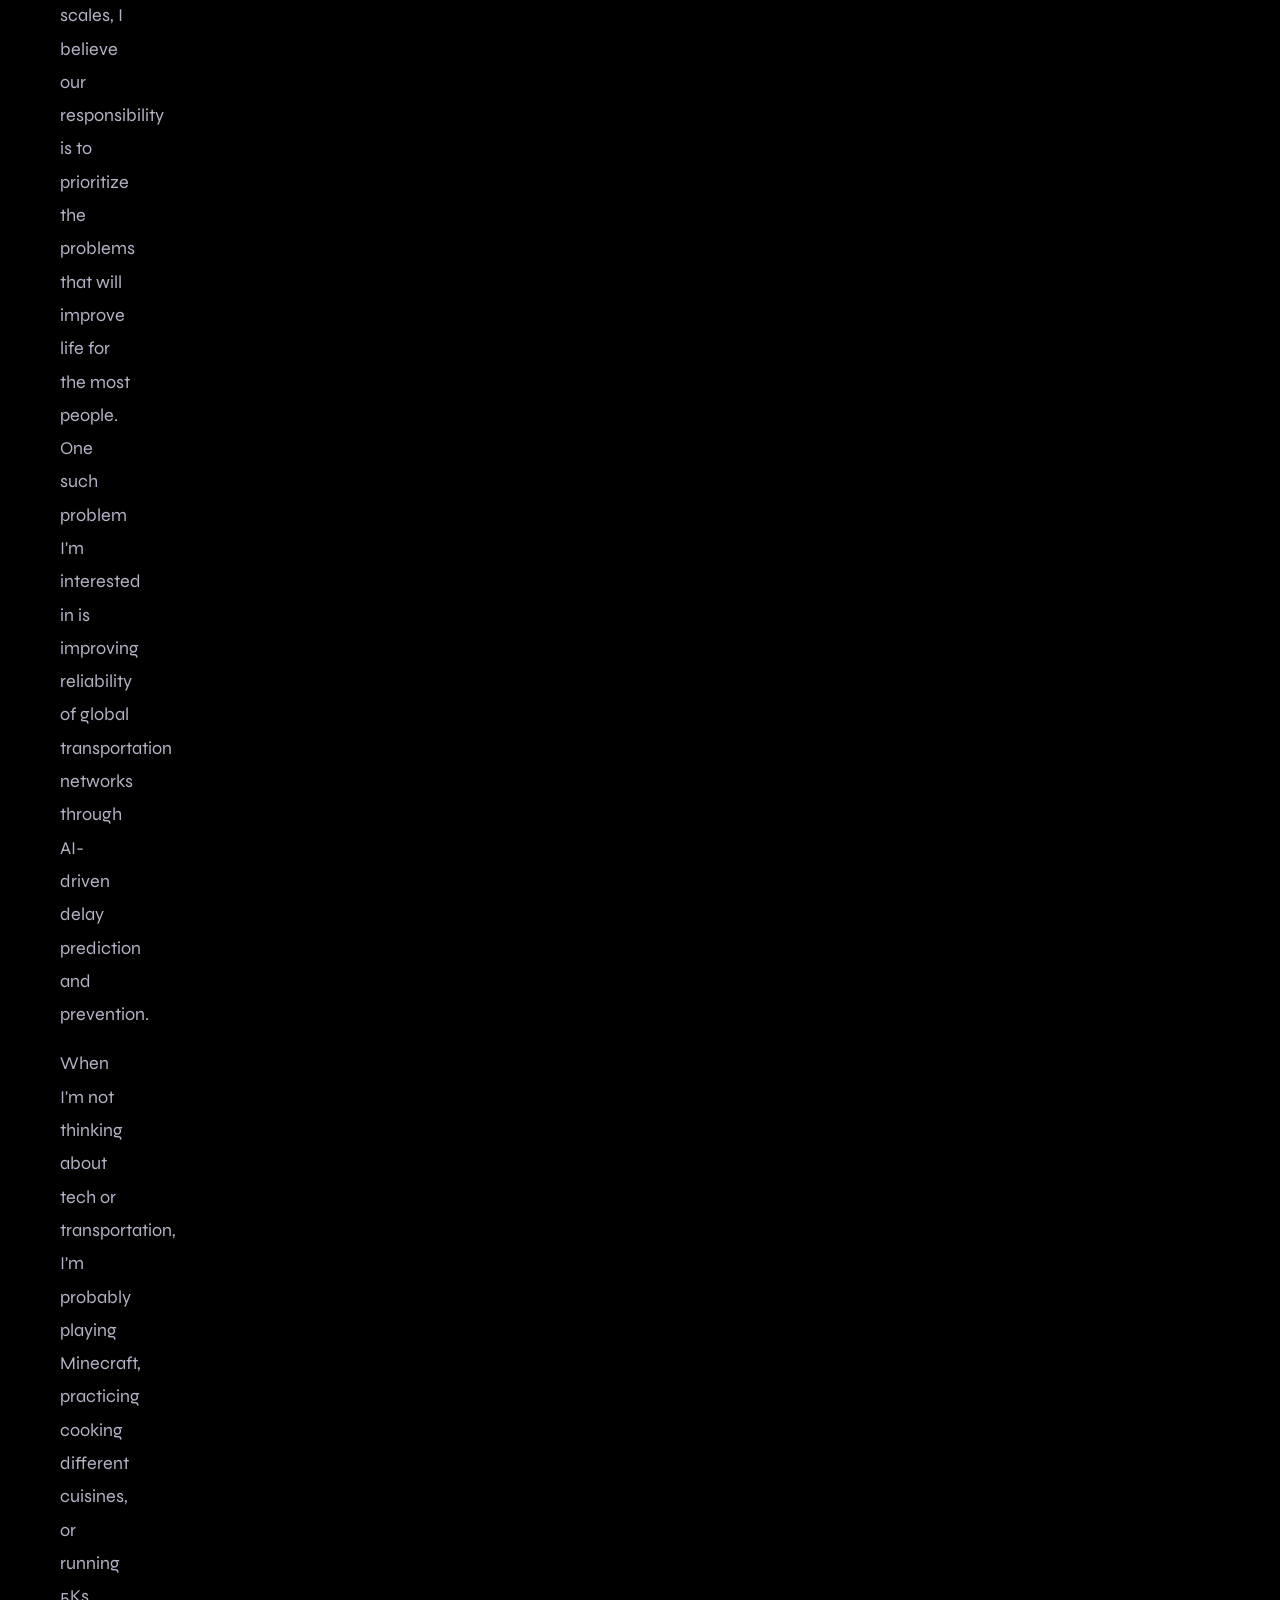
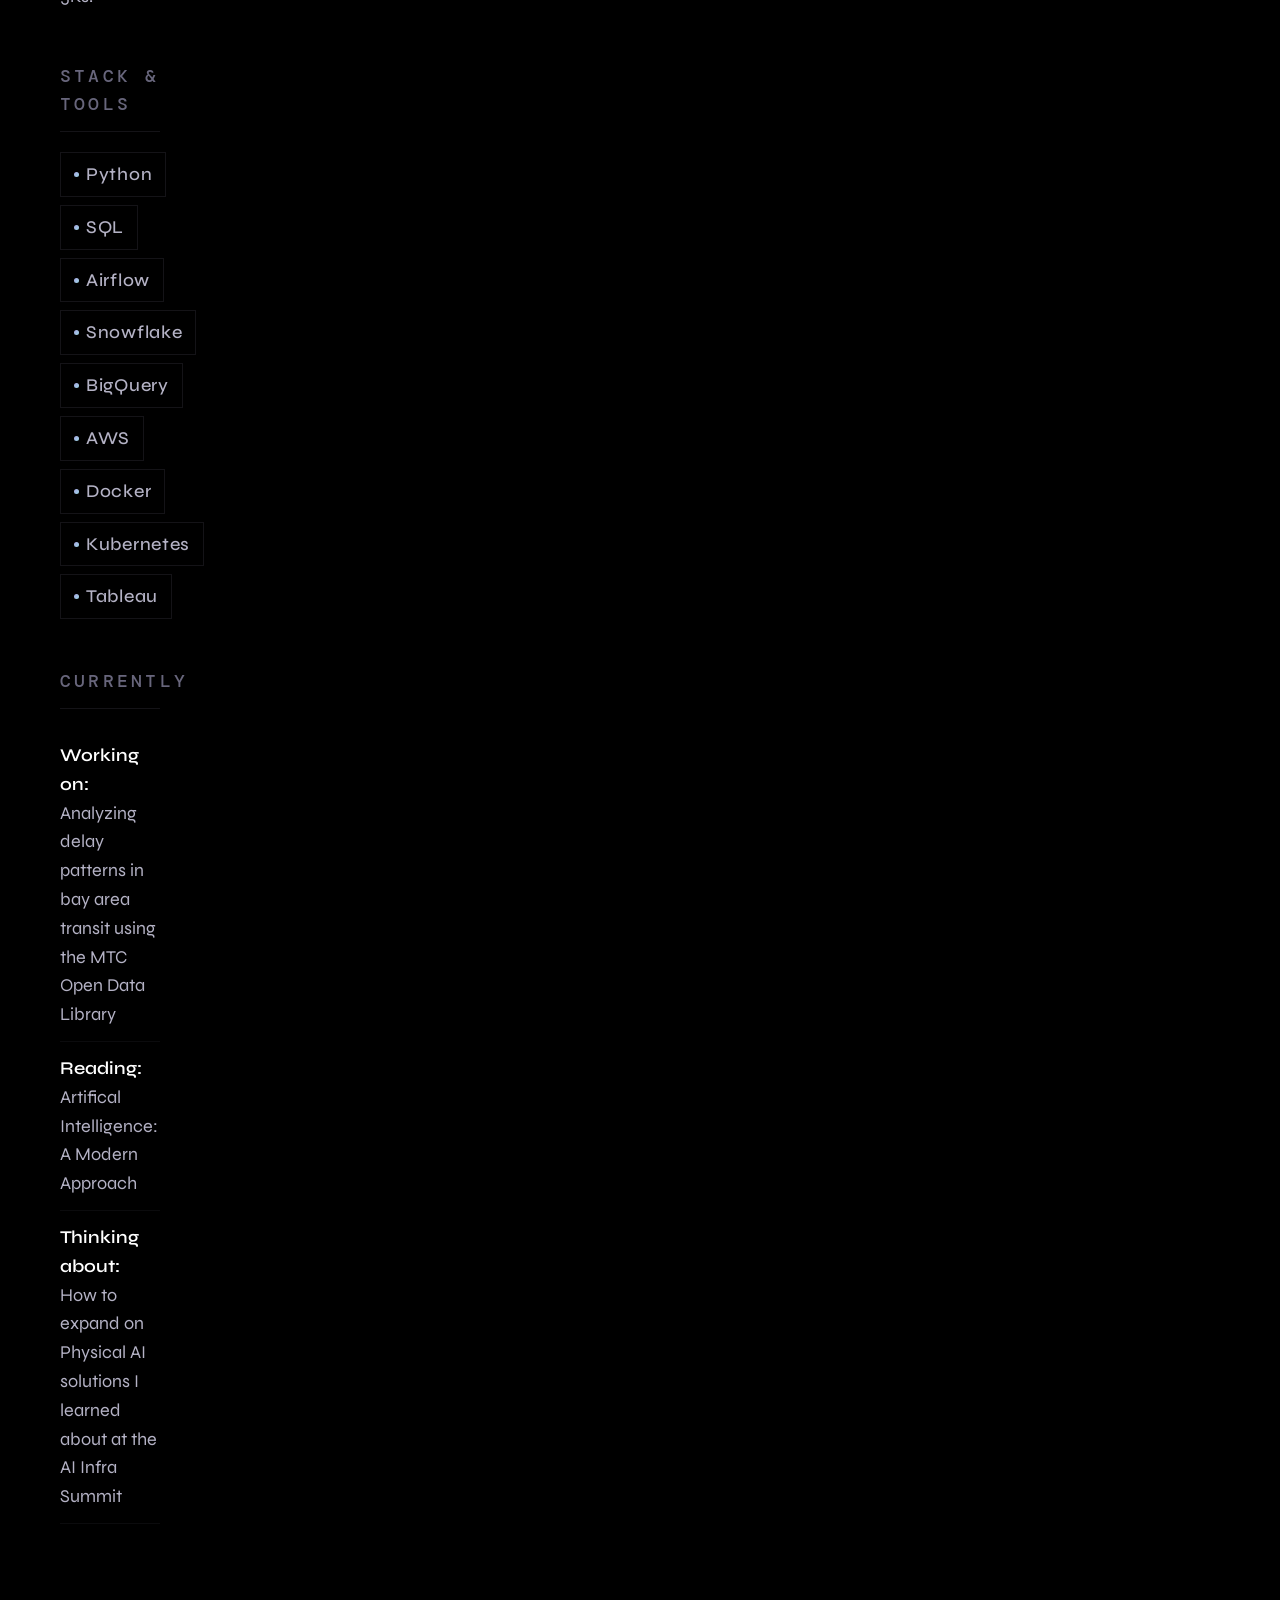
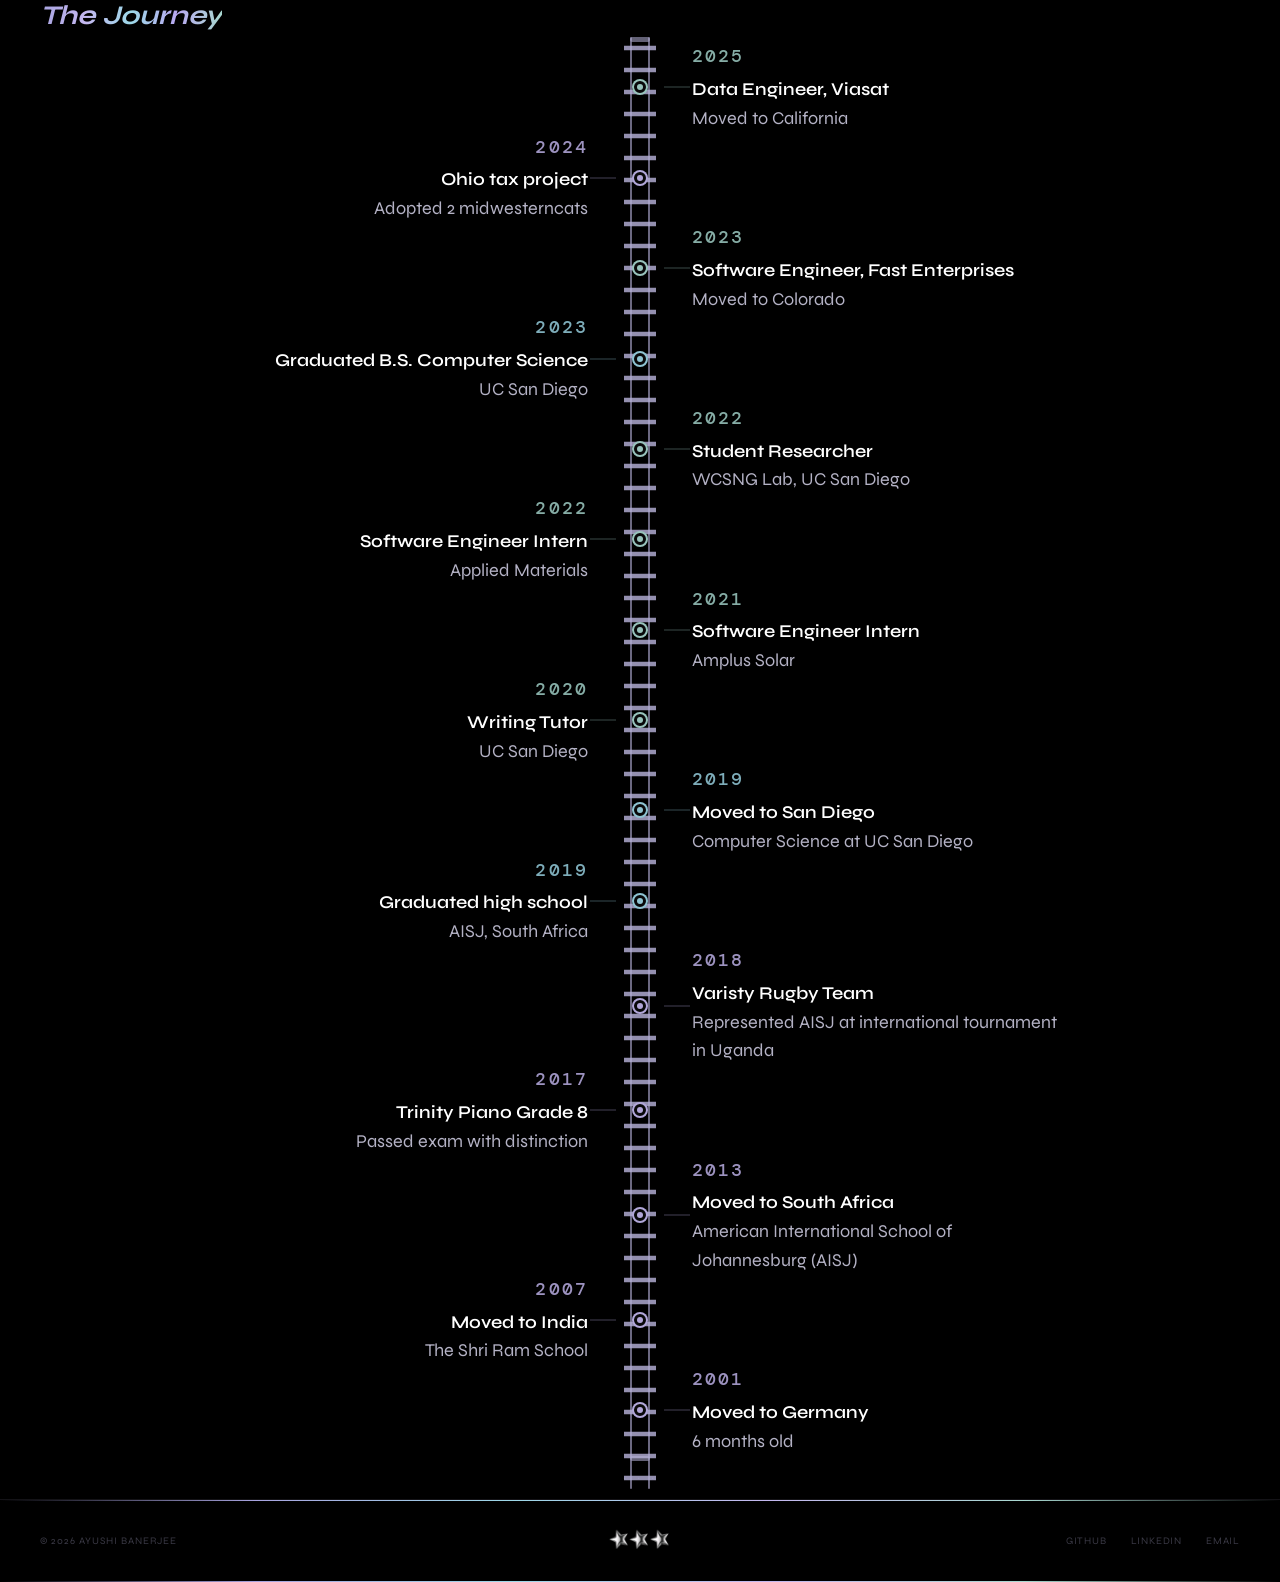
==== commit 5df86d61: "UI adjustments" ====
--- a/index.html
+++ b/index.html
@@ -204,7 +204,7 @@
     .id-card-wrap {
     position: sticky;
     top: 80px;
-    padding-right: 48px;
+    padding-right: 30px;
   }
 
   .id-card {
@@ -212,7 +212,7 @@
     position: relative;
     border: 1.5px solid transparent;
     background-clip: padding-box;
-    max-width: 280px;
+    max-width: 380px;
     display: inline-block;
     width: 30%;
   }
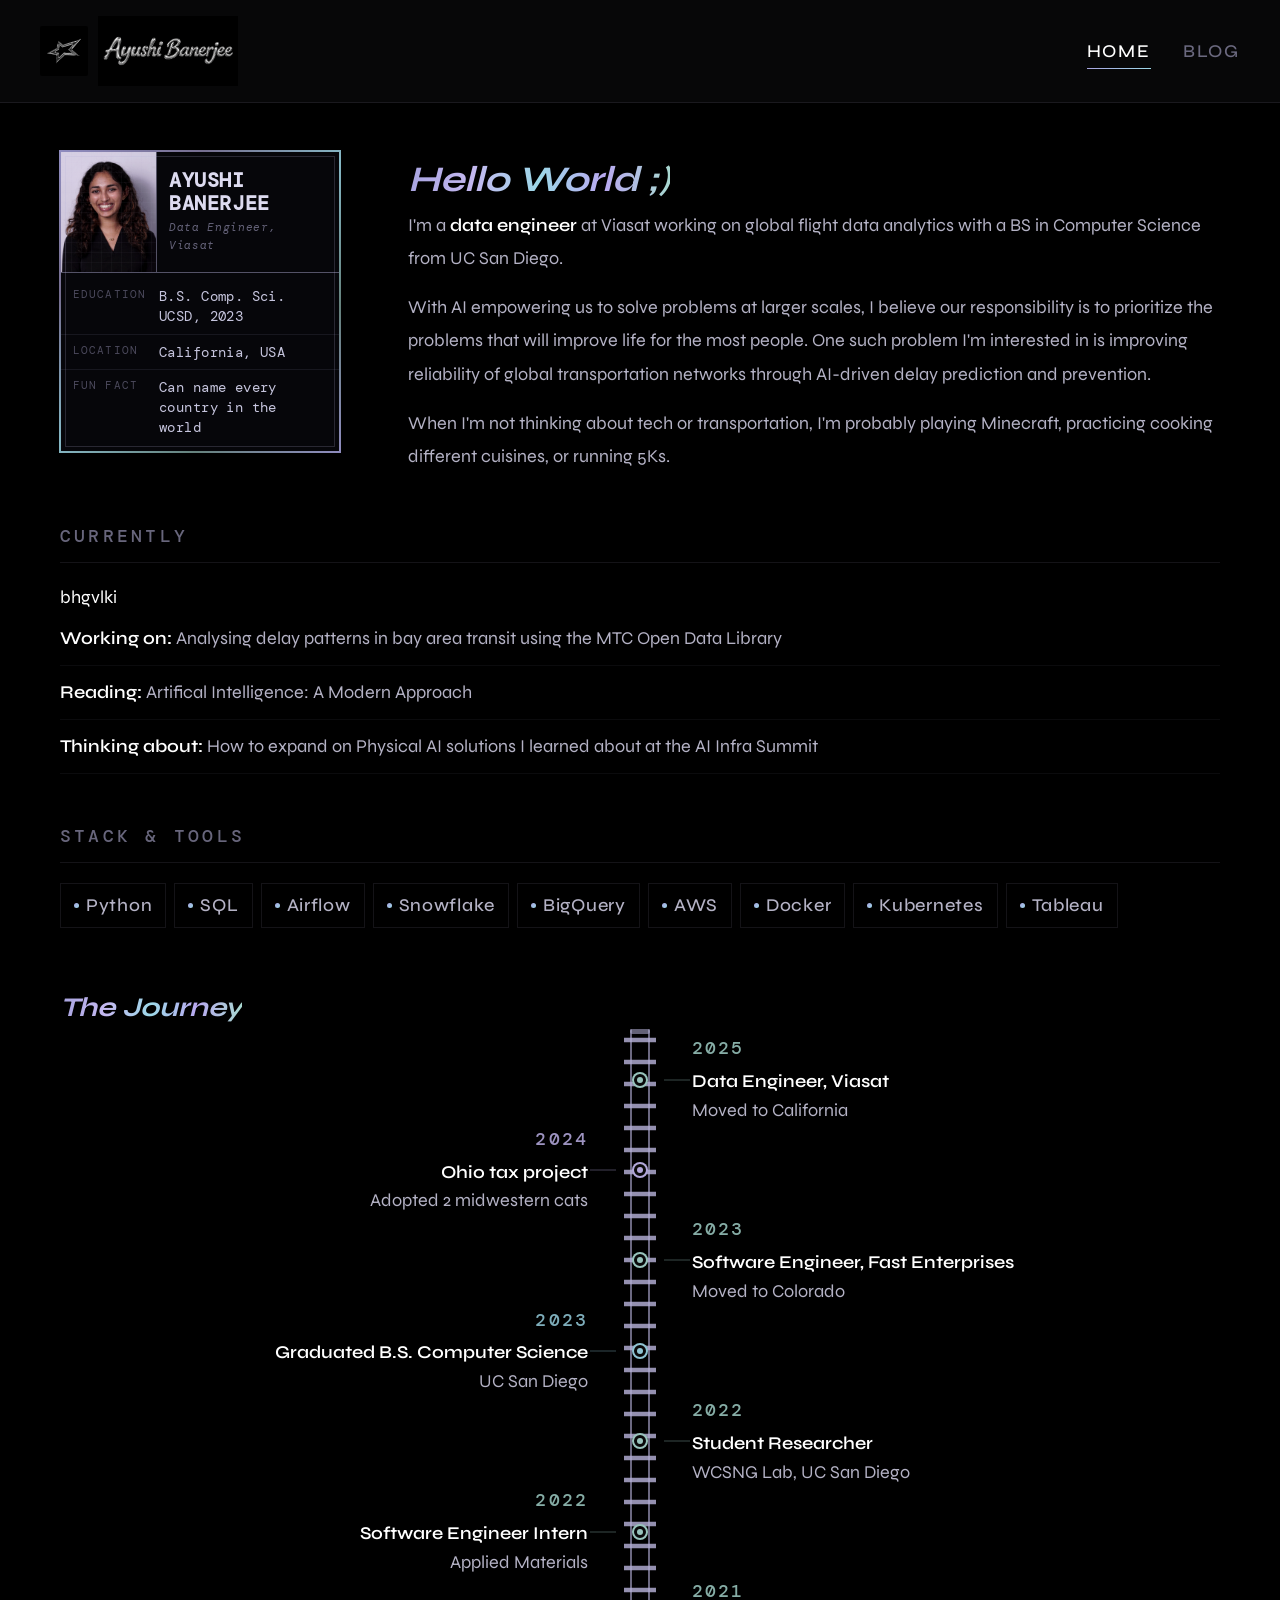
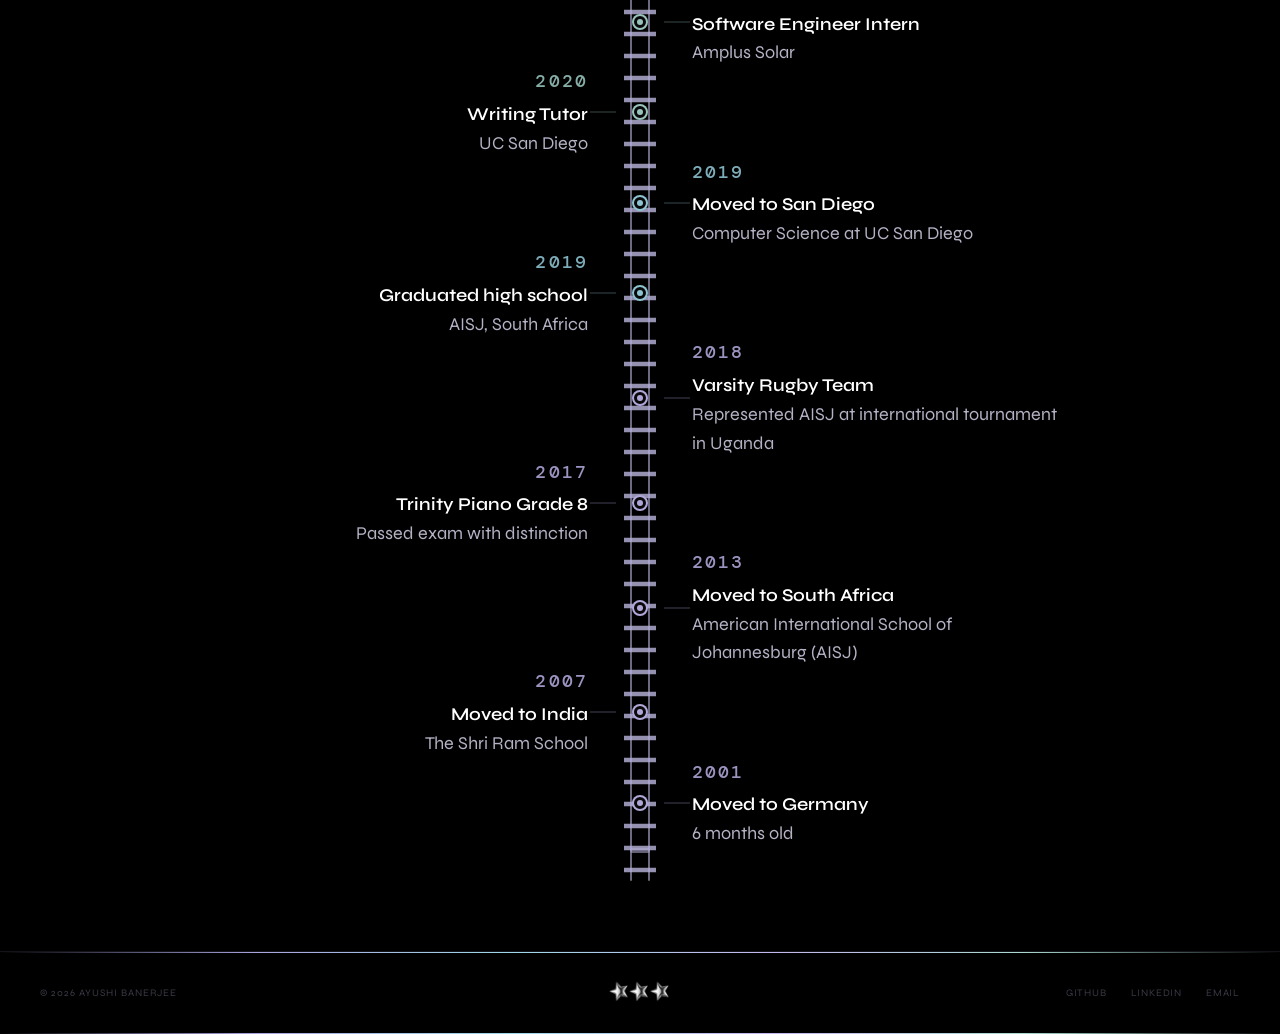
==== commit 4a4a1e2c: "restructuring revert" ====
--- a/index.html
+++ b/index.html
@@ -10,100 +10,18 @@
     body { display: flex; flex-direction: column; min-height: 100vh; }
     main { flex: 1; }
 
-    .about-layout {
+    /* ── TOP ROW: id card + bio side by side ── */
+    .about-top {
       display: grid;
-      grid-template-columns: 220px 1fr;
-      min-height: calc(100vh - 57px - 96px);
-    }
-
-    /* LEFT SIDEBAR */
-    .about-sidebar {
-      border-right: 0.5px solid var(--border);
-      display: flex;
-      flex-direction: column;
-      gap: 32px;
-      position: relative;
-    }
-
-    .avatar-ring {
-      width: 150px;
-      height: 150px;
-      border-radius: 50%;
-      background: var(--bg-2);
-      border: 0.5px solid rgba(180,176,215,0.2);
-      display: flex;
-      align-items: center;
-      justify-content: center;
-      overflow: hidden;
-      position: relative;
-    }
-
-    /* Replace this with your actual photo:
-       <img src="assets/images/avatar.jpg" style="width:100%;height:100%;object-fit:cover;"> */
-    .avatar-placeholder {
-      font-family: var(--font-display);
-      font-size: 32px;
-      color: var(--text-muted);
-      font-style: italic;
-    }
-
-    .sidebar-name {
-      font-family: var(--font-display);
-      font-size: 20px;
-      color: var(--text-primary);
-      padding: 10px 20px;
-      line-height: 1.2;
-    }
-
-    .sidebar-role {
-      font-size: 18px;
-      color: var(--text-muted);
-      padding: 10px 20px;
-      margin-top: 4px;
-      letter-spacing: 0.04em;
-    }
-
-    .sidebar-links {
-      display: flex;
-      flex-direction: column;
-      gap: 0;
-    }
-
-    .sidebar-link {
-      display: flex;
-      justify-content: space-between;
-      align-items: center;
-      padding: 10px 20px;
-      border-bottom: 0.5px solid var(--border-light);
-      font-size: 18px;
-      letter-spacing: 0.07em;
-      color: var(--text-muted);
-      text-transform: uppercase;
-      font-weight: 500;
-      transition: color 0.2s;
-    }
-
-    .sidebar-link:hover { color: var(--text-primary); }
-
-    .sidebar-link .arr {
-      background: linear-gradient(90deg, var(--iri-start), var(--iri-mid2));
-      -webkit-background-clip: text;
-      -webkit-text-fill-color: transparent;
-      background-clip: text;
-      font-size: 18px;
-    }
-
-    .sidebar-sigil {
-      width: 100%;
-      max-width: 120px;
-      object-fit: contain;
-      margin-top: auto;
-      mix-blend-mode: screen;
-    }
-
-    /* RIGHT CONTENT */
-    .about-content {
-      padding: 48px 60px 60px;
+      grid-template-columns: 300px 1fr;
+      gap: 48px;
+      padding: 48px 60px;
+      align-items: start;
+    }
+
+    /* ── BOTTOM SECTIONS: full width, stacked ── */
+    .about-bottom {
+      padding: 0 60px 60px;
       display: flex;
       flex-direction: column;
       gap: 48px;
@@ -125,7 +43,7 @@
 
     .about-bio p {
       display: inline-block;
-      width: 70%;
+      width: 100%;
       font-size: 18px;
       color: var(--text-secondary);
       line-height: 1.85;
@@ -201,258 +119,154 @@
 
     .now-text strong { color: var(--text-primary); font-weight: 600; }
 
+    /* ID CARD */
     .id-card-wrap {
-    position: sticky;
-    top: 80px;
-    padding-right: 30px;
-  }
-
-  .id-card {
-    background: #06060a;
-    position: relative;
-    border: 1.5px solid transparent;
-    background-clip: padding-box;
-    max-width: 380px;
-    display: inline-block;
-    width: 30%;
-  }
-
-  .id-card::before {
-    content: '';
-    position: absolute;
-    inset: -2px;
-    background: linear-gradient(
-      135deg,
-      rgba(168,164,224,0.85),
-      rgba(196,184,240,0.6),
-      rgba(157,216,232,0.85),
-      rgba(168,216,208,0.6),
-      rgba(168,164,224,0.85)
-    );
-    z-index: -1;
-  }
-
-  .id-card::after {
-    content: '';
-    position: absolute;
-    inset: 4px;
-    border: 0.5px solid rgba(180,176,215,0.20);
-    pointer-events: none;
-    z-index: 1;
-  }
-
-  .id-card-top {
-    display: grid;
-    grid-template-columns: 96px 1fr;
-    border-bottom: 1px solid rgba(180,176,215,0.45);
-  }
-
-  .id-photo {
-    border-right: 1px solid rgba(180,176,215,0.45);
-    height: 120px;
-    overflow: hidden;
-    position: relative;
-    flex-shrink: 0;
-  }
-
-  .id-photo::after {
-    content: '';
-    position: absolute;
-    inset: 0;
-    background-image:
-      linear-gradient(rgba(180,176,215,0.04) 1px, transparent 1px),
-      linear-gradient(90deg, rgba(180,176,215,0.04) 1px, transparent 1px);
-    background-size: 10px 10px;
-    pointer-events: none;
-  }
-
-  .id-photo img {
-    width: 100%;
-    height: 100%;
-    object-fit: cover;
-    object-position: center top;
-    display: block;
-    filter: grayscale(15%) contrast(1.05);
-  }
-
-  .id-name-block {
-    padding: 10px 12px;
-    display: flex;
-    flex-direction: column;
-    justify-content: center;
-    gap: 4px;
-  }
-
-  .id-name {
-    font-family: var(--font-mono);
-    font-size: 20px;
-    font-weight: 700;
-    color: rgba(228,226,248,0.97);
-    line-height: 1.15;
-    letter-spacing: 0.03em;
-  }
-
-  .id-name-romanised {
-    font-family: var(--font-mono);
-    font-size: 11px;
-    font-style: italic;
-    color: rgba(180,176,215,0.55);
-    letter-spacing: 0.06em;
-  }
-
-  .id-number {
-    font-family: var(--font-mono);
-    font-size: 11px;
-    color: rgba(168,164,224,0.45);
-    letter-spacing: 0.14em;
-    margin-top: 2px;
-  }
-
-  .id-fields {
-    padding: 6px 0;
-  }
-
-  .id-field {
-    display: grid;
-    grid-template-columns: 86px 1fr;
-    border-bottom: 0.5px solid rgba(180,176,215,0.10);
-    padding: 7px 12px;
-  }
-
-  .id-field:last-child { border-bottom: none; }
-
-  .id-field-label {
-    font-family: var(--font-mono);
-    font-size: 11px;
-    letter-spacing: 0.10em;
-    text-transform: uppercase;
-    color: rgba(180,176,215,0.40);
-    padding-top: 1px;
-    line-height: 1.45;
-  }
-
-  .id-field-val {
-    font-family: var(--font-mono);
-    font-size: 14px;
-    color: rgba(220,218,245,0.90);
-    letter-spacing: 0.03em;
-    line-height: 1.45;
-  }
-
-  .id-field-val.active {
-    background: linear-gradient(90deg, #a8a4e0, #9dd8e8, #c4b8f0);
-    -webkit-background-clip: text;
-    -webkit-text-fill-color: transparent;
-    background-clip: text;
-    font-weight: 600;
-  }
-  </style>
-</head>
-<body>
-
-  <main>
-    <div class="about-layout">
-
-      <!-- CONTENT -->
-      <div class="about-content">
-        <div class="id-card-wrap">
-          <div class="id-card">
-
-            <div class="id-card-top">
-              <div class="id-photo">
-                <img src="assets/images/avatar.png" alt="Ayushi Banerjee">
-              </div>
-              <div class="id-name-block">
-                <div class="id-name">AYUSHI<br>BANERJEE</div>
-                <div class="id-name-romanised">Data Engineer, Viasat</div>
-              </div>
-            </div>
-
-            <div class="id-fields">
-              <div class="id-field">
-                <div class="id-field-label">Education</div>
-                <div class="id-field-val">B.S. Comp. Sci.<br>UCSD, 2023</div>
-              </div>
-              <div class="id-field">
-                <div class="id-field-label">Location</div>
-                <div class="id-field-val">California, USA</div>
-              </div>
-              <div class="id-field">
-                <div class="id-field-label">Fun Fact</div>
-                <div class="id-field-val">Can name every country in the world</div>
-              </div>
-            </div>
-          </div>
-        </div>
-
-        <div class="about-bio"> 
-          <div class="about-section">
-            <h1><em class="iri">Hello World ;)</em></h1>
-            <p>
-              I'm a <strong>data engineer</strong> at Viasat working on global flight data analytics with a BS in Computer Science from UC San Diego.
-            </p>
-            <p>
-              With AI empowering us to solve problems at larger scales, I believe our responsibility is to prioritize the problems that will improve life for the most people. One such problem I'm interested in is improving reliability of global transportation networks through AI-driven delay prediction and prevention.
-            </p>
-            <p>
-              When I'm not thinking about tech or transportation, I'm probably playing Minecraft, practicing cooking different cuisines, or running 5Ks.
-            </p>
-          </div>
-        </div>
-
-        <div class="about-section">
-          <div class="about-section-hd">Stack &amp; tools</div>
-          <div class="chips">
-            <div class="chip"><div class="chip-dot"></div>Python</div>
-            <div class="chip"><div class="chip-dot"></div>SQL</div>
-            <div class="chip"><div class="chip-dot"></div>Airflow</div>
-            <div class="chip"><div class="chip-dot"></div>Snowflake</div>
-            <div class="chip"><div class="chip-dot"></div>BigQuery</div>
-            <div class="chip"><div class="chip-dot"></div>AWS</div>
-            <div class="chip"><div class="chip-dot"></div>Docker</div>
-            <div class="chip"><div class="chip-dot"></div>Kubernetes</div>
-            <div class="chip"><div class="chip-dot"></div>Tableau</div>
-          </div>
-        </div>
-
-        <div class="about-section">
-          <div class="about-section-hd">Currently</div>
-          <div class="now-list">
-            <div class="now-item">
-              <span class="now-text"><strong>Working on:</strong> Analyzing delay patterns in bay area transit using the <a href="https://mtc.ca.gov/tools-resources/data-tools/open-data-library" target="_blank">
-            MTC Open Data Library</a></span>
-            </div>
-            <div class="now-item">
-              <span class="now-text"><strong>Reading:</strong> Artifical Intelligence: A Modern Approach</span>
-            </div>
-            <div class="now-item">
-              <span class="now-text"><strong>Thinking about:</strong> How to expand on Physical AI solutions I learned about at the AI Infra Summit</span>
-            </div>
-          </div>
-        </div>
-
-      </div>
-    </div>
-    <!--
-  ============================================================
-  TIMELINE SECTION
-  ============================================================
-  ADDING A NEW STATION:
-  Copy one .tl-row block, set the correct side class
-  (.tl-left or .tl-right), update year / title / sub,
-  and set the colour class on the row:
-    .tl-personal  — lavender
-    .tl-edu       — ice blue
-    .tl-work      — mint green
-  ============================================================
--->
-
-<section class="tl-section">
-
-  <style>
-    /* ── wrapper ── */
+      position: sticky;
+      top: 80px;
+    }
+
+    .id-card {
+      background: #06060a;
+      position: relative;
+      border: 1.5px solid transparent;
+      background-clip: padding-box;
+      width: 100%;
+      max-width: 280px;
+    }
+
+    .id-card::before {
+      content: '';
+      position: absolute;
+      inset: -2px;
+      background: linear-gradient(
+        135deg,
+        rgba(168,164,224,0.85),
+        rgba(196,184,240,0.6),
+        rgba(157,216,232,0.85),
+        rgba(168,216,208,0.6),
+        rgba(168,164,224,0.85)
+      );
+      z-index: -1;
+    }
+
+    .id-card::after {
+      content: '';
+      position: absolute;
+      inset: 4px;
+      border: 0.5px solid rgba(180,176,215,0.20);
+      pointer-events: none;
+      z-index: 1;
+    }
+
+    .id-card-top {
+      display: grid;
+      grid-template-columns: 96px 1fr;
+      border-bottom: 1px solid rgba(180,176,215,0.45);
+    }
+
+    .id-photo {
+      border-right: 1px solid rgba(180,176,215,0.45);
+      height: 120px;
+      overflow: hidden;
+      position: relative;
+      flex-shrink: 0;
+    }
+
+    .id-photo::after {
+      content: '';
+      position: absolute;
+      inset: 0;
+      background-image:
+        linear-gradient(rgba(180,176,215,0.04) 1px, transparent 1px),
+        linear-gradient(90deg, rgba(180,176,215,0.04) 1px, transparent 1px);
+      background-size: 10px 10px;
+      pointer-events: none;
+    }
+
+    .id-photo img {
+      width: 100%;
+      height: 100%;
+      object-fit: cover;
+      object-position: center top;
+      display: block;
+      filter: grayscale(15%) contrast(1.05);
+    }
+
+    .id-name-block {
+      padding: 10px 12px;
+      display: flex;
+      flex-direction: column;
+      justify-content: center;
+      gap: 4px;
+    }
+
+    .id-name {
+      font-family: var(--font-mono);
+      font-size: 20px;
+      font-weight: 700;
+      color: rgba(228,226,248,0.97);
+      line-height: 1.15;
+      letter-spacing: 0.03em;
+    }
+
+    .id-name-romanised {
+      font-family: var(--font-mono);
+      font-size: 11px;
+      font-style: italic;
+      color: rgba(180,176,215,0.55);
+      letter-spacing: 0.06em;
+    }
+
+    .id-number {
+      font-family: var(--font-mono);
+      font-size: 11px;
+      color: rgba(168,164,224,0.45);
+      letter-spacing: 0.14em;
+      margin-top: 2px;
+    }
+
+    .id-fields {
+      padding: 6px 0;
+    }
+
+    .id-field {
+      display: grid;
+      grid-template-columns: 86px 1fr;
+      border-bottom: 0.5px solid rgba(180,176,215,0.10);
+      padding: 7px 12px;
+    }
+
+    .id-field:last-child { border-bottom: none; }
+
+    .id-field-label {
+      font-family: var(--font-mono);
+      font-size: 11px;
+      letter-spacing: 0.10em;
+      text-transform: uppercase;
+      color: rgba(180,176,215,0.40);
+      padding-top: 1px;
+      line-height: 1.45;
+    }
+
+    .id-field-val {
+      font-family: var(--font-mono);
+      font-size: 14px;
+      color: rgba(220,218,245,0.90);
+      letter-spacing: 0.03em;
+      line-height: 1.45;
+    }
+
+    .id-field-val.active {
+      background: linear-gradient(90deg, #a8a4e0, #9dd8e8, #c4b8f0);
+      -webkit-background-clip: text;
+      -webkit-text-fill-color: transparent;
+      background-clip: text;
+      font-weight: 600;
+    }
+
+    /* TIMELINE */
     .tl-section {
-      padding: 10px 40px;
+      padding: 10px 0;
       position: relative;
     }
 
@@ -485,7 +299,6 @@
       background-clip: text;
     }
 
-    /* ── legend ── */
     .tl-legend {
       display: flex;
       gap: 24px;
@@ -512,7 +325,6 @@
       flex-shrink: 0;
     }
 
-    /* ── track container ── */
     .tl-track {
       position: relative;
       display: flex;
@@ -522,7 +334,6 @@
       margin: 0 auto;
     }
 
-    /* ── rails (two vertical lines) ── */
     .tl-rails {
       position: absolute;
       top: 0; bottom: 0;
@@ -544,7 +355,6 @@
     .tl-rail:first-child { left: 0; }
     .tl-rail:last-child  { right: 0; }
 
-    /* ── crossties (SVG pattern overlay) ── */
     .tl-ties {
       position: absolute;
       top: 0; bottom: 0;
@@ -556,7 +366,6 @@
       overflow: visible;
     }
 
-    /* ── end caps ── */
     .tl-cap {
       width: 20px;
       height: 5px;
@@ -576,7 +385,6 @@
       z-index: 1;
     }
 
-    /* ── rows ── */
     .tl-row {
       display: grid;
       grid-template-columns: 1fr 48px 1fr;
@@ -597,7 +405,6 @@
       position: relative;
     }
 
-    /* ── station dot ── */
     .tl-dot {
       width: 16px;
       height: 16px;
@@ -621,7 +428,6 @@
       border-radius: 50%;
     }
 
-    /* ── horizontal connector from dot to card ── */
     .tl-conn {
       position: absolute;
       top: 50%;
@@ -634,7 +440,6 @@
     .tl-conn-left  { right: 100%; }
     .tl-conn-right { left: 100%; }
 
-    /* ── card text ── */
     .tl-year {
       font-family: var(--font-mono, monospace);
       font-size: 18px;
@@ -658,7 +463,6 @@
       line-height: 1.45;
     }
 
-    /* ── colour themes ── */
     .tl-personal .tl-dot        { border-color: rgba(196,184,240,0.9); }
     .tl-personal .tl-dot-inner  { background:   rgba(196,184,240,0.9); }
     .tl-personal .tl-year       { color:        rgba(196,184,240,0.8); }
@@ -674,286 +478,341 @@
     .tl-work .tl-year       { color:        rgba(168,216,208,0.8); }
     .tl-work .tl-conn       { background:   rgba(168,216,208,1);   }
 
-    /* ── responsive: collapse to single column on small screens ── */
     @media (max-width: 600px) {
+      .about-top {
+        grid-template-columns: 1fr;
+        padding: 32px 20px;
+      }
+      .about-bottom { padding: 0 20px 48px; }
+      .id-card-wrap { position: static; }
       .tl-row {
         grid-template-columns: 40px 1fr;
         min-height: 72px;
       }
-
       .tl-left-cell  { display: none; }
       .tl-right-cell { grid-column: 2; padding-left: 20px; text-align: left; }
-
-      /* always show content on right when collapsed */
       .tl-row .tl-center-cell { grid-column: 1; }
-
-      /* move left-side cards to right column */
-      .tl-row .tl-left-cell-content {
-        display: block;
-        grid-column: 2;
-        padding-left: 20px;
-        text-align: left;
-      }
-
       .tl-rails { left: 20px; transform: none; }
       .tl-ties  { left: 20px; transform: none; }
       .tl-cap   { margin-left: 10px; }
     }
   </style>
-
-  <div class="about-section"><h1><em class="iri">The Journey</em></h1></div>
-
-  <div class="tl-track">
-
-    <!-- SVG crossties -->
-    <svg class="tl-ties" height="100%" width="32" style="position:absolute;top:0;left:50%;transform:translateX(-50%);overflow:visible;pointer-events:none;z-index:0;">
-      <defs>
-        <pattern id="tl-tie-pattern" x="0" y="0" width="32" height="22" patternUnits="userSpaceOnUse">
-          <line x1="0" y1="11" x2="32" y2="11"
-                stroke="rgba(180,176,215,0.82)"
-                stroke-width="4.5"
-                stroke-linecap="round"/>
-        </pattern>
-      </defs>
-      <rect width="32" height="100%" fill="url(#tl-tie-pattern)"/>
-    </svg>
-
-    <!-- rails -->
-    <div class="tl-rails">
-      <div class="tl-rail"></div>
-      <div class="tl-rail"></div>
+</head>
+<body>
+
+  <main>
+
+    <!-- ── ROW 1: [id card] [bio] ── -->
+    <div class="about-top">
+
+      <div class="id-card-wrap">
+        <div class="id-card">
+          <div class="id-card-top">
+            <div class="id-photo">
+              <img src="assets/images/avatar.png" alt="Ayushi Banerjee">
+            </div>
+            <div class="id-name-block">
+              <div class="id-name">AYUSHI<br>BANERJEE</div>
+              <div class="id-name-romanised">Data Engineer, Viasat</div>
+            </div>
+          </div>
+          <div class="id-fields">
+            <div class="id-field">
+              <div class="id-field-label">Education</div>
+              <div class="id-field-val">B.S. Comp. Sci.<br>UCSD, 2023</div>
+            </div>
+            <div class="id-field">
+              <div class="id-field-label">Location</div>
+              <div class="id-field-val">California, USA</div>
+            </div>
+            <div class="id-field">
+              <div class="id-field-label">Fun Fact</div>
+              <div class="id-field-val">Can name every country in the world</div>
+            </div>
+          </div>
+        </div>
+      </div>
+
+      <div class="about-bio">
+        <div class="about-section">
+          <h1><em class="iri">Hello World ;)</em></h1>
+          <p>
+            I'm a <strong>data engineer</strong> at Viasat working on global flight data analytics with a BS in Computer Science from UC San Diego.
+          </p>
+          <p>
+            With AI empowering us to solve problems at larger scales, I believe our responsibility is to prioritize the problems that will improve life for the most people. One such problem I'm interested in is improving reliability of global transportation networks through AI-driven delay prediction and prevention.
+          </p>
+          <p>
+            When I'm not thinking about tech or transportation, I'm probably playing Minecraft, practicing cooking different cuisines, or running 5Ks.
+          </p>
+        </div>
+      </div>
+
     </div>
 
-    <!-- top cap -->
-    <div style="position:relative;z-index:1;margin-bottom:0;">
-      <div class="tl-cap"></div>
+    <!-- ── ROWS 2–4: currently, stack, journey — full width ── -->
+    <div class="about-bottom">
+
+      <div class="about-section">
+        <div class="about-section-hd">Currently</div>
+        <div class="now-list">bhgvlki
+          <div class="now-item">
+            <span class="now-text"><strong>Working on:</strong> Analysing delay patterns in bay area transit using the <a href="https://mtc.ca.gov/tools-resources/data-tools/open-data-library" target="_blank">MTC Open Data Library</a></span>
+          </div>
+          <div class="now-item">
+            <span class="now-text"><strong>Reading:</strong> Artifical Intelligence: A Modern Approach</span>
+          </div>
+          <div class="now-item">
+            <span class="now-text"><strong>Thinking about:</strong> How to expand on Physical AI solutions I learned about at the AI Infra Summit</span>
+          </div>
+        </div>
+      </div>
+
+      <div class="about-section">
+        <div class="about-section-hd">Stack &amp; tools</div>
+        <div class="chips">
+          <div class="chip"><div class="chip-dot"></div>Python</div>
+          <div class="chip"><div class="chip-dot"></div>SQL</div>
+          <div class="chip"><div class="chip-dot"></div>Airflow</div>
+          <div class="chip"><div class="chip-dot"></div>Snowflake</div>
+          <div class="chip"><div class="chip-dot"></div>BigQuery</div>
+          <div class="chip"><div class="chip-dot"></div>AWS</div>
+          <div class="chip"><div class="chip-dot"></div>Docker</div>
+          <div class="chip"><div class="chip-dot"></div>Kubernetes</div>
+          <div class="chip"><div class="chip-dot"></div>Tableau</div>
+        </div>
+      </div>
+
+      <!-- TIMELINE -->
+      <section class="tl-section">
+        <div class="about-section"><h1><em class="iri">The Journey</em></h1></div>
+
+        <div class="tl-track">
+          <svg class="tl-ties" height="100%" width="32" style="position:absolute;top:0;left:50%;transform:translateX(-50%);overflow:visible;pointer-events:none;z-index:0;">
+            <defs>
+              <pattern id="tl-tie-pattern" x="0" y="0" width="32" height="22" patternUnits="userSpaceOnUse">
+                <line x1="0" y1="11" x2="32" y2="11" stroke="rgba(180,176,215,0.82)" stroke-width="4.5" stroke-linecap="round"/>
+              </pattern>
+            </defs>
+            <rect width="32" height="100%" fill="url(#tl-tie-pattern)"/>
+          </svg>
+
+          <div class="tl-rails">
+            <div class="tl-rail"></div>
+            <div class="tl-rail"></div>
+          </div>
+
+          <div style="position:relative;z-index:1;margin-bottom:0;">
+            <div class="tl-cap"></div>
+          </div>
+
+          <div class="tl-row tl-work">
+            <div class="tl-left-cell"></div>
+            <div class="tl-center-cell">
+              <div class="tl-dot"><div class="tl-dot-inner"></div></div>
+              <div class="tl-conn tl-conn-right"></div>
+            </div>
+            <div class="tl-right-cell">
+              <div class="tl-year">2025</div>
+              <div class="now-text"><strong>Data Engineer, Viasat</strong></div>
+              <div class="now-text">Moved to California</div>
+            </div>
+          </div>
+
+          <div class="tl-row tl-personal">
+            <div class="tl-left-cell">
+              <div class="tl-year">2024</div>
+              <div class="now-text"><strong>Ohio tax project</strong></div>
+              <div class="now-text">Adopted 2 midwestern cats</div>
+            </div>
+            <div class="tl-center-cell">
+              <div class="tl-conn tl-conn-left"></div>
+              <div class="tl-dot"><div class="tl-dot-inner"></div></div>
+            </div>
+            <div class="tl-right-cell"></div>
+          </div>
+
+          <div class="tl-row tl-work">
+            <div class="tl-left-cell"></div>
+            <div class="tl-center-cell">
+              <div class="tl-dot"><div class="tl-dot-inner"></div></div>
+              <div class="tl-conn tl-conn-right"></div>
+            </div>
+            <div class="tl-right-cell">
+              <div class="tl-year">2023</div>
+              <div class="now-text"><strong>Software Engineer, Fast Enterprises</strong></div>
+              <div class="now-text">Moved to Colorado</div>
+            </div>
+          </div>
+
+          <div class="tl-row tl-edu">
+            <div class="tl-left-cell">
+              <div class="tl-year">2023</div>
+              <div class="now-text"><strong>Graduated B.S. Computer Science</strong></div>
+              <div class="now-text">UC San Diego</div>
+            </div>
+            <div class="tl-center-cell">
+              <div class="tl-conn tl-conn-left"></div>
+              <div class="tl-dot"><div class="tl-dot-inner"></div></div>
+            </div>
+            <div class="tl-right-cell"></div>
+          </div>
+
+          <div class="tl-row tl-work">
+            <div class="tl-left-cell"></div>
+            <div class="tl-center-cell">
+              <div class="tl-dot"><div class="tl-dot-inner"></div></div>
+              <div class="tl-conn tl-conn-right"></div>
+            </div>
+            <div class="tl-right-cell">
+              <div class="tl-year">2022</div>
+              <div class="now-text"><strong>Student Researcher</strong></div>
+              <div class="now-text">WCSNG Lab, UC San Diego</div>
+            </div>
+          </div>
+
+          <div class="tl-row tl-work">
+            <div class="tl-left-cell">
+              <div class="tl-year">2022</div>
+              <div class="now-text"><strong>Software Engineer Intern</strong></div>
+              <div class="now-text">Applied Materials</div>
+            </div>
+            <div class="tl-center-cell">
+              <div class="tl-conn tl-conn-left"></div>
+              <div class="tl-dot"><div class="tl-dot-inner"></div></div>
+            </div>
+            <div class="tl-right-cell"></div>
+          </div>
+
+          <div class="tl-row tl-work">
+            <div class="tl-left-cell"></div>
+            <div class="tl-center-cell">
+              <div class="tl-dot"><div class="tl-dot-inner"></div></div>
+              <div class="tl-conn tl-conn-right"></div>
+            </div>
+            <div class="tl-right-cell">
+              <div class="tl-year">2021</div>
+              <div class="now-text"><strong>Software Engineer Intern</strong></div>
+              <div class="now-text">Amplus Solar</div>
+            </div>
+          </div>
+
+          <div class="tl-row tl-work">
+            <div class="tl-left-cell">
+              <div class="tl-year">2020</div>
+              <div class="now-text"><strong>Writing Tutor</strong></div>
+              <div class="now-text">UC San Diego</div>
+            </div>
+            <div class="tl-center-cell">
+              <div class="tl-conn tl-conn-left"></div>
+              <div class="tl-dot"><div class="tl-dot-inner"></div></div>
+            </div>
+            <div class="tl-right-cell"></div>
+          </div>
+
+          <div class="tl-row tl-edu">
+            <div class="tl-left-cell"></div>
+            <div class="tl-center-cell">
+              <div class="tl-dot"><div class="tl-dot-inner"></div></div>
+              <div class="tl-conn tl-conn-right"></div>
+            </div>
+            <div class="tl-right-cell">
+              <div class="tl-year">2019</div>
+              <div class="now-text"><strong>Moved to San Diego</strong></div>
+              <div class="now-text">Computer Science at UC San Diego</div>
+            </div>
+          </div>
+
+          <div class="tl-row tl-edu">
+            <div class="tl-left-cell">
+              <div class="tl-year">2019</div>
+              <div class="now-text"><strong>Graduated high school</strong></div>
+              <div class="now-text">AISJ, South Africa</div>
+            </div>
+            <div class="tl-center-cell">
+              <div class="tl-conn tl-conn-left"></div>
+              <div class="tl-dot"><div class="tl-dot-inner"></div></div>
+            </div>
+            <div class="tl-right-cell"></div>
+          </div>
+
+          <div class="tl-row tl-personal">
+            <div class="tl-left-cell"></div>
+            <div class="tl-center-cell">
+              <div class="tl-dot"><div class="tl-dot-inner"></div></div>
+              <div class="tl-conn tl-conn-right"></div>
+            </div>
+            <div class="tl-right-cell">
+              <div class="tl-year">2018</div>
+              <div class="now-text"><strong>Varsity Rugby Team</strong></div>
+              <div class="now-text">Represented AISJ at international tournament in Uganda</div>
+            </div>
+          </div>
+
+          <div class="tl-row tl-personal">
+            <div class="tl-left-cell">
+              <div class="tl-year">2017</div>
+              <div class="now-text"><strong>Trinity Piano Grade 8</strong></div>
+              <div class="now-text">Passed exam with distinction</div>
+            </div>
+            <div class="tl-center-cell">
+              <div class="tl-conn tl-conn-left"></div>
+              <div class="tl-dot"><div class="tl-dot-inner"></div></div>
+            </div>
+            <div class="tl-right-cell"></div>
+          </div>
+
+          <div class="tl-row tl-personal">
+            <div class="tl-left-cell"></div>
+            <div class="tl-center-cell">
+              <div class="tl-dot"><div class="tl-dot-inner"></div></div>
+              <div class="tl-conn tl-conn-right"></div>
+            </div>
+            <div class="tl-right-cell">
+              <div class="tl-year">2013</div>
+              <div class="now-text"><strong>Moved to South Africa</strong></div>
+              <div class="now-text">American International School of Johannesburg (AISJ)</div>
+            </div>
+          </div>
+
+          <div class="tl-row tl-personal">
+            <div class="tl-left-cell">
+              <div class="tl-year">2007</div>
+              <div class="now-text"><strong>Moved to India</strong></div>
+              <div class="now-text">The Shri Ram School</div>
+            </div>
+            <div class="tl-center-cell">
+              <div class="tl-conn tl-conn-left"></div>
+              <div class="tl-dot"><div class="tl-dot-inner"></div></div>
+            </div>
+            <div class="tl-right-cell"></div>
+          </div>
+
+          <div class="tl-row tl-personal">
+            <div class="tl-left-cell"></div>
+            <div class="tl-center-cell">
+              <div class="tl-dot"><div class="tl-dot-inner"></div></div>
+              <div class="tl-conn tl-conn-right"></div>
+            </div>
+            <div class="tl-right-cell">
+              <div class="tl-year">2001</div>
+              <div class="now-text"><strong>Moved to Germany</strong></div>
+              <div class="now-text">6 months old</div>
+            </div>
+          </div>
+
+          <div style="position:relative;z-index:1;margin-top:0;">
+            <div class="tl-cap"></div>
+          </div>
+          <div class="tl-ellipsis">· · ·</div>
+
+        </div>
+      </section>
+
     </div>
 
-    <!-- ══════════════════════════════════
-         STATIONS — most recent at top
-         To add: copy a row, update class,
-         year, title, sub.
-    ══════════════════════════════════ -->
-
-    <!-- 2025 · Viasat · RIGHT · work -->
-    <div class="tl-row tl-work">
-      <div class="tl-left-cell"></div>
-      <div class="tl-center-cell">
-        <div class="tl-dot"><div class="tl-dot-inner"></div></div>
-        <div class="tl-conn tl-conn-right"></div>
-      </div>
-      <div class="tl-right-cell">
-        <div class="tl-year">2025</div>
-        <div class="now-text"><strong>Data Engineer, Viasat</strong></div>
-        <div class="now-text">Moved to California</div>
-      </div>
-    </div>
-
-    <!-- 2024 · Ohio + cats · LEFT · personal -->
-    <div class="tl-row tl-personal">
-      <div class="tl-left-cell">
-        <div class="tl-year">2024</div>
-        <div class="now-text"><strong>Ohio tax project</strong></div>
-        <div class="now-text">Adopted 2 midwesterncats</div>
-      </div>
-      <div class="tl-center-cell">
-        <div class="tl-conn tl-conn-left"></div>
-        <div class="tl-dot"><div class="tl-dot-inner"></div></div>
-      </div>
-      <div class="tl-right-cell"></div>
-    </div>
-
-    <!-- 2023 · Fast Enterprises · RIGHT · work -->
-    <div class="tl-row tl-work">
-      <div class="tl-left-cell"></div>
-      <div class="tl-center-cell">
-        <div class="tl-dot"><div class="tl-dot-inner"></div></div>
-        <div class="tl-conn tl-conn-right"></div>
-      </div>
-      <div class="tl-right-cell">
-        <div class="tl-year">2023</div>
-        <div class="now-text"><strong>Software Engineer, Fast Enterprises</strong></div>
-        <div class="now-text">Moved to Colorado</div>
-      </div>
-    </div>
-
-    <!-- 2023 · Graduated UCSD · LEFT · edu -->
-    <div class="tl-row tl-edu">
-      <div class="tl-left-cell">
-        <div class="tl-year">2023</div>
-        <div class="now-text"><strong>Graduated B.S. Computer Science</strong></div>
-        <div class="now-text">UC San Diego</div>
-      </div>
-      <div class="tl-center-cell">
-        <div class="tl-conn tl-conn-left"></div>
-        <div class="tl-dot"><div class="tl-dot-inner"></div></div>
-      </div>
-      <div class="tl-right-cell"></div>
-    </div>
-
-    <!-- 2022 · WCSNG · RIGHT · work -->
-    <div class="tl-row tl-work">
-      <div class="tl-left-cell"></div>
-      <div class="tl-center-cell">
-        <div class="tl-dot"><div class="tl-dot-inner"></div></div>
-        <div class="tl-conn tl-conn-right"></div>
-      </div>
-      <div class="tl-right-cell">
-        <div class="tl-year">2022</div>
-        <div class="now-text"><strong>Student Researcher</strong></div>
-        <div class="now-text">WCSNG Lab, UC San Diego</div>
-      </div>
-    </div>
-
-    <!-- 2022 · Applied Materials · LEFT · work -->
-    <div class="tl-row tl-work">
-      <div class="tl-left-cell">
-        <div class="tl-year">2022</div>
-        <div class="now-text"><strong>Software Engineer Intern</strong></div>
-        <div class="now-text">Applied Materials</div>
-      </div>
-      <div class="tl-center-cell">
-        <div class="tl-conn tl-conn-left"></div>
-        <div class="tl-dot"><div class="tl-dot-inner"></div></div>
-      </div>
-      <div class="tl-right-cell"></div>
-    </div>
-
-    <!-- 2021 · Amplus Solar · RIGHT · work -->
-    <div class="tl-row tl-work">
-      <div class="tl-left-cell"></div>
-      <div class="tl-center-cell">
-        <div class="tl-dot"><div class="tl-dot-inner"></div></div>
-        <div class="tl-conn tl-conn-right"></div>
-      </div>
-      <div class="tl-right-cell">
-        <div class="tl-year">2021</div>
-        <div class="now-text"><strong>Software Engineer Intern</strong></div>
-        <div class="now-text">Amplus Solar</div>
-      </div>
-    </div>
-
-    <!-- 2020 · Writing Tutor · LEFT · work -->
-    <div class="tl-row tl-work">
-      <div class="tl-left-cell">
-        <div class="tl-year">2020</div>
-        <div class="now-text"><strong>Writing Tutor</strong></div>
-        <div class="now-text">UC San Diego</div>
-      </div>
-      <div class="tl-center-cell">
-        <div class="tl-conn tl-conn-left"></div>
-        <div class="tl-dot"><div class="tl-dot-inner"></div></div>
-      </div>
-      <div class="tl-right-cell"></div>
-    </div>
-
-    <!-- 2020 · Changed major · RIGHT · edu -->
-    <div class="tl-row tl-edu">
-      <div class="tl-left-cell"></div>
-      <div class="tl-center-cell">
-        <div class="tl-dot"><div class="tl-dot-inner"></div></div>
-        <div class="tl-conn tl-conn-right"></div>
-      </div>
-      <div class="tl-right-cell">
-        <div class="tl-year">2019</div>
-        <div class="now-text"><strong>Moved to San Diego</strong></div>
-        <div class="now-text">Computer Science at UC San Diego</div>
-      </div>
-    </div>
-
-    <!-- 2019 · Started UCSD · LEFT · edu -->
-    <div class="tl-row tl-edu">
-      <div class="tl-left-cell">
-        <div class="tl-year">2019</div>
-        <div class="now-text"><strong>Graduated high school</strong></div>
-        <div class="now-text">AISJ, South Africa</div>
-      </div>
-      <div class="tl-center-cell">
-        <div class="tl-conn tl-conn-left"></div>
-        <div class="tl-dot"><div class="tl-dot-inner"></div></div>
-      </div>
-      <div class="tl-right-cell"></div>
-    </div>
-
-    <!-- 2019 · Graduated HS · RIGHT · personal -->
-    <div class="tl-row tl-personal">
-      <div class="tl-left-cell"></div>
-      <div class="tl-center-cell">
-        <div class="tl-dot"><div class="tl-dot-inner"></div></div>
-        <div class="tl-conn tl-conn-right"></div>
-      </div>
-      <div class="tl-right-cell">
-        <div class="tl-year">2018</div>
-        <div class="now-text"><strong>Varisty Rugby Team</strong></div>
-        <div class="now-text">Represented AISJ at international tournament in Uganda</div>
-      </div>
-    </div>
-
-    <!-- 2018 · Rugby Uganda · LEFT · personal -->
-    <div class="tl-row tl-personal">
-      <div class="tl-left-cell">
-        <div class="tl-year">2017</div>
-        <div class="now-text"><strong>Trinity Piano Grade 8</strong></div>
-        <div class="now-text">Passed exam with distinction</div>
-      </div>
-      <div class="tl-center-cell">
-        <div class="tl-conn tl-conn-left"></div>
-        <div class="tl-dot"><div class="tl-dot-inner"></div></div>
-      </div>
-      <div class="tl-right-cell"></div>
-    </div>
-
-    <!-- 2017 · Piano Grade 8 · RIGHT · personal -->
-    <div class="tl-row tl-personal">
-      <div class="tl-left-cell"></div>
-      <div class="tl-center-cell">
-        <div class="tl-dot"><div class="tl-dot-inner"></div></div>
-        <div class="tl-conn tl-conn-right"></div>
-      </div>
-      <div class="tl-right-cell">
-        <div class="tl-year">2013</div>
-        <div class="now-text"><strong>Moved to South Africa</strong></div>
-        <div class="now-text">American International School of Johannesburg (AISJ)</div>
-      </div>
-    </div>
-
-    <!-- 2013 · South Africa · LEFT · personal -->
-    <div class="tl-row tl-personal">
-      <div class="tl-left-cell">
-        <div class="tl-year">2007</div>
-        <div class="now-text"><strong>Moved to India</strong></div>
-        <div class="now-text">The Shri Ram School</div>
-      </div>
-      <div class="tl-center-cell">
-        <div class="tl-conn tl-conn-left"></div>
-        <div class="tl-dot"><div class="tl-dot-inner"></div></div>
-      </div>
-      <div class="tl-right-cell"></div>
-    </div>
-
-    <!-- 2007 · India · RIGHT · personal -->
-    <div class="tl-row tl-personal">
-      <div class="tl-left-cell"></div>
-      <div class="tl-center-cell">
-        <div class="tl-dot"><div class="tl-dot-inner"></div></div>
-        <div class="tl-conn tl-conn-right"></div>
-      </div>
-      <div class="tl-right-cell">
-        <div class="tl-year">2001</div>
-        <div class="now-text"><strong>Moved to Germany</strong></div>
-        <div class="now-text">6 months old</div>
-      </div>
-    </div>
-
-    <!-- bottom cap -->
-    <div style="position:relative;z-index:1;margin-top:0;">
-      <div class="tl-cap"></div>
-    </div>
-    <div class="tl-ellipsis">· · ·</div>
-
-  </div><!-- .tl-track -->
-</section>
   </main>
-<script src="assets/components.js"></script>
+
+  <script src="assets/components.js"></script>
 </body>
 </html>
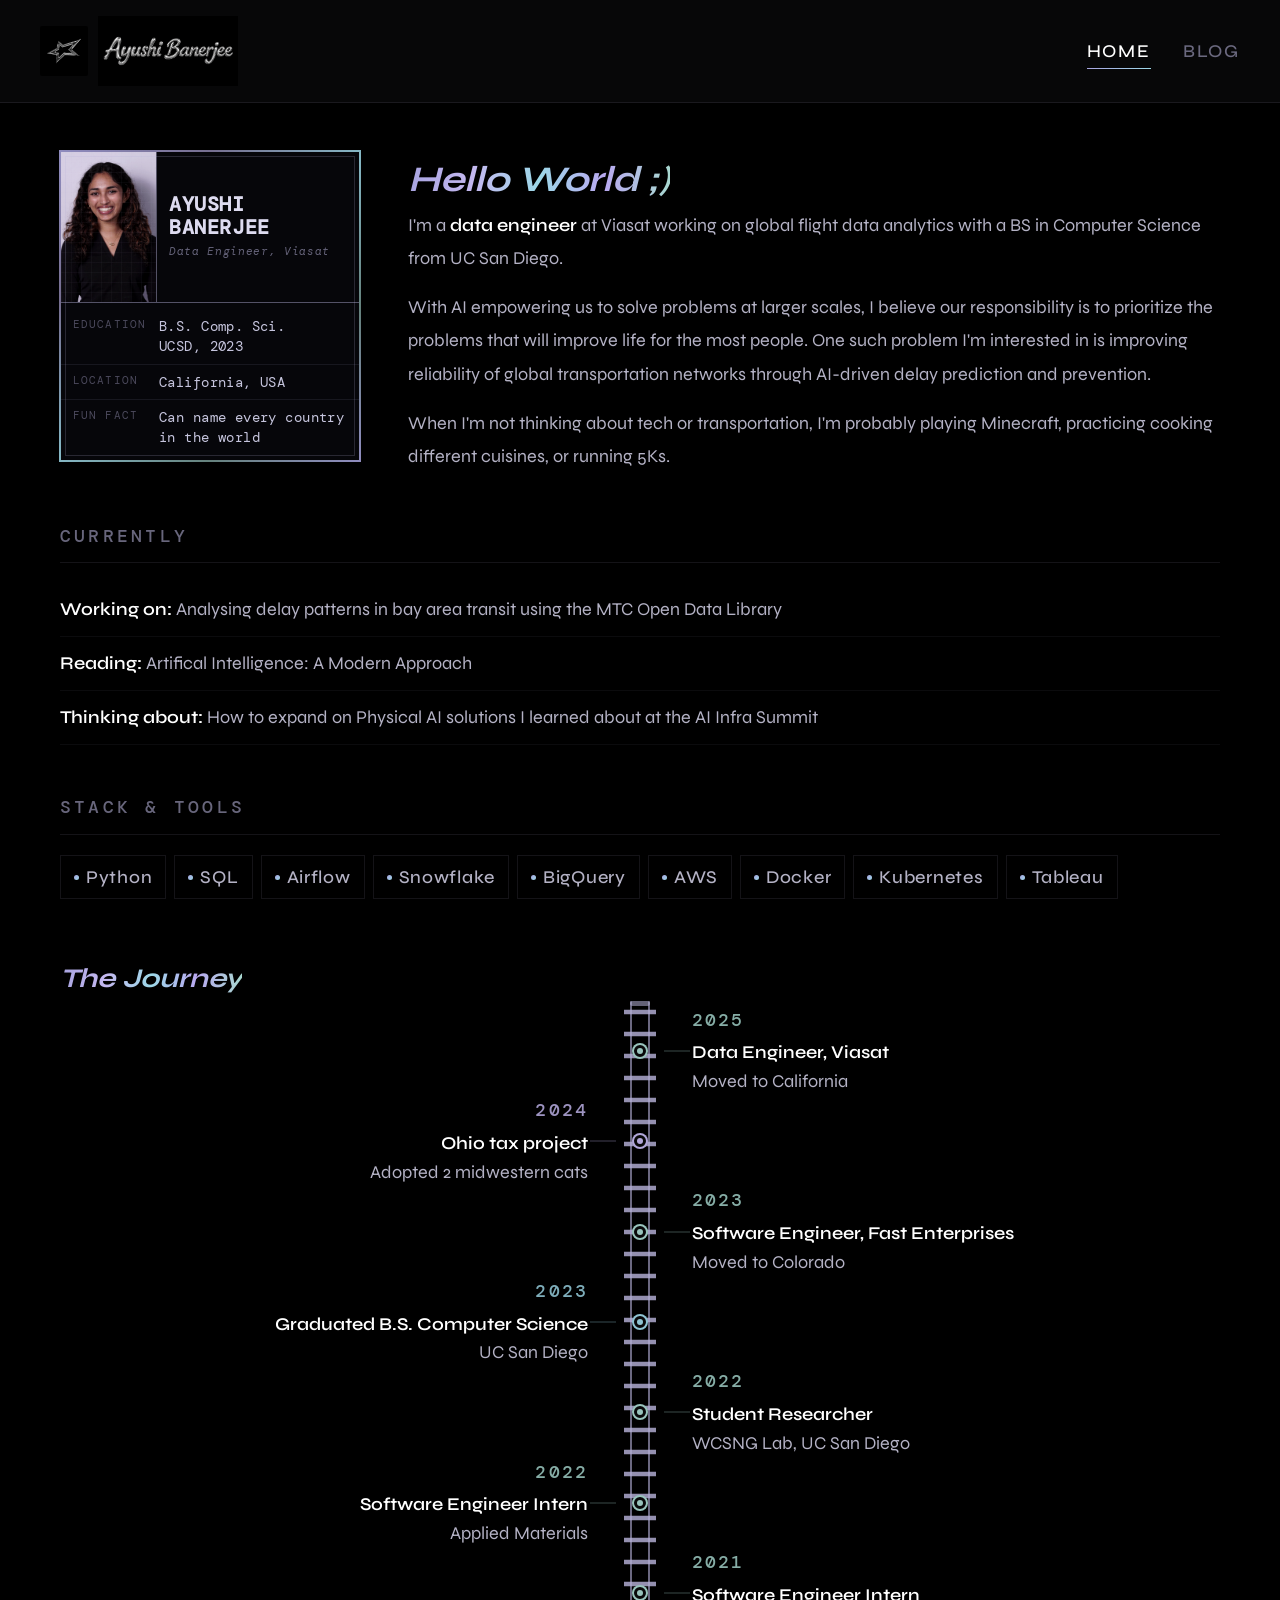
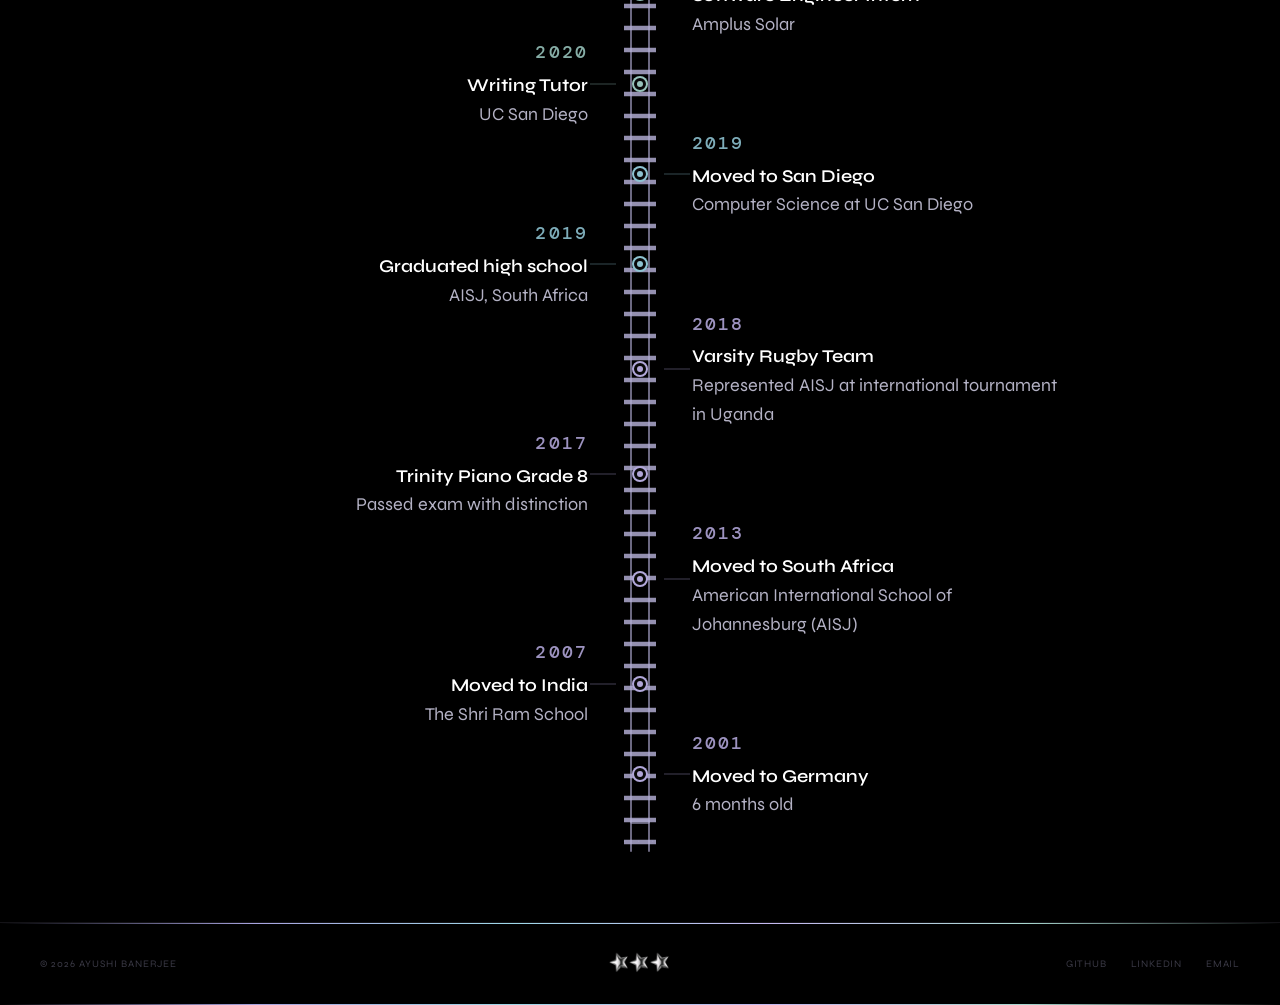
==== commit e565cb9b: "removing typo" ====
--- a/index.html
+++ b/index.html
@@ -131,7 +131,7 @@
       border: 1.5px solid transparent;
       background-clip: padding-box;
       width: 100%;
-      max-width: 280px;
+      max-width: 380px;
     }
 
     .id-card::before {
@@ -166,7 +166,7 @@
 
     .id-photo {
       border-right: 1px solid rgba(180,176,215,0.45);
-      height: 120px;
+      height: 150px;
       overflow: hidden;
       position: relative;
       flex-shrink: 0;
@@ -555,7 +555,7 @@
 
       <div class="about-section">
         <div class="about-section-hd">Currently</div>
-        <div class="now-list">bhgvlki
+        <div class="now-list">
           <div class="now-item">
             <span class="now-text"><strong>Working on:</strong> Analysing delay patterns in bay area transit using the <a href="https://mtc.ca.gov/tools-resources/data-tools/open-data-library" target="_blank">MTC Open Data Library</a></span>
           </div>
